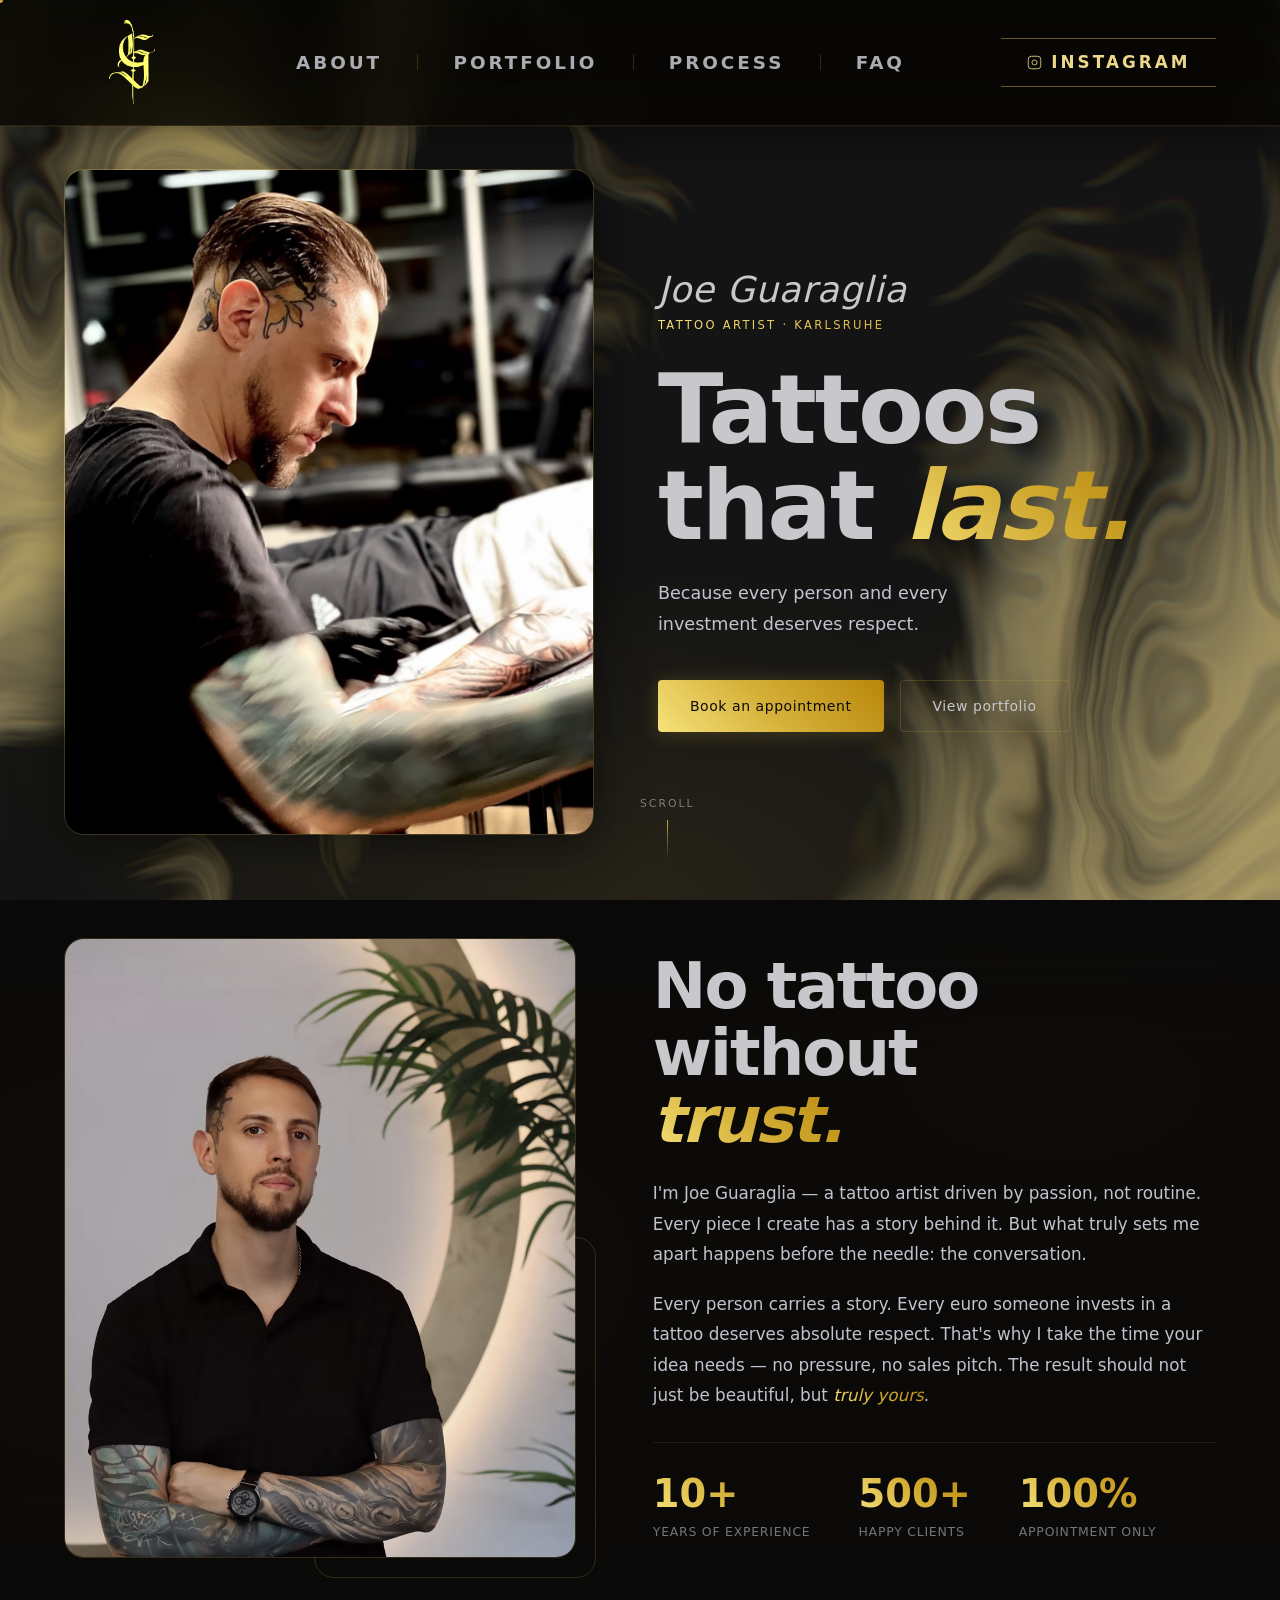
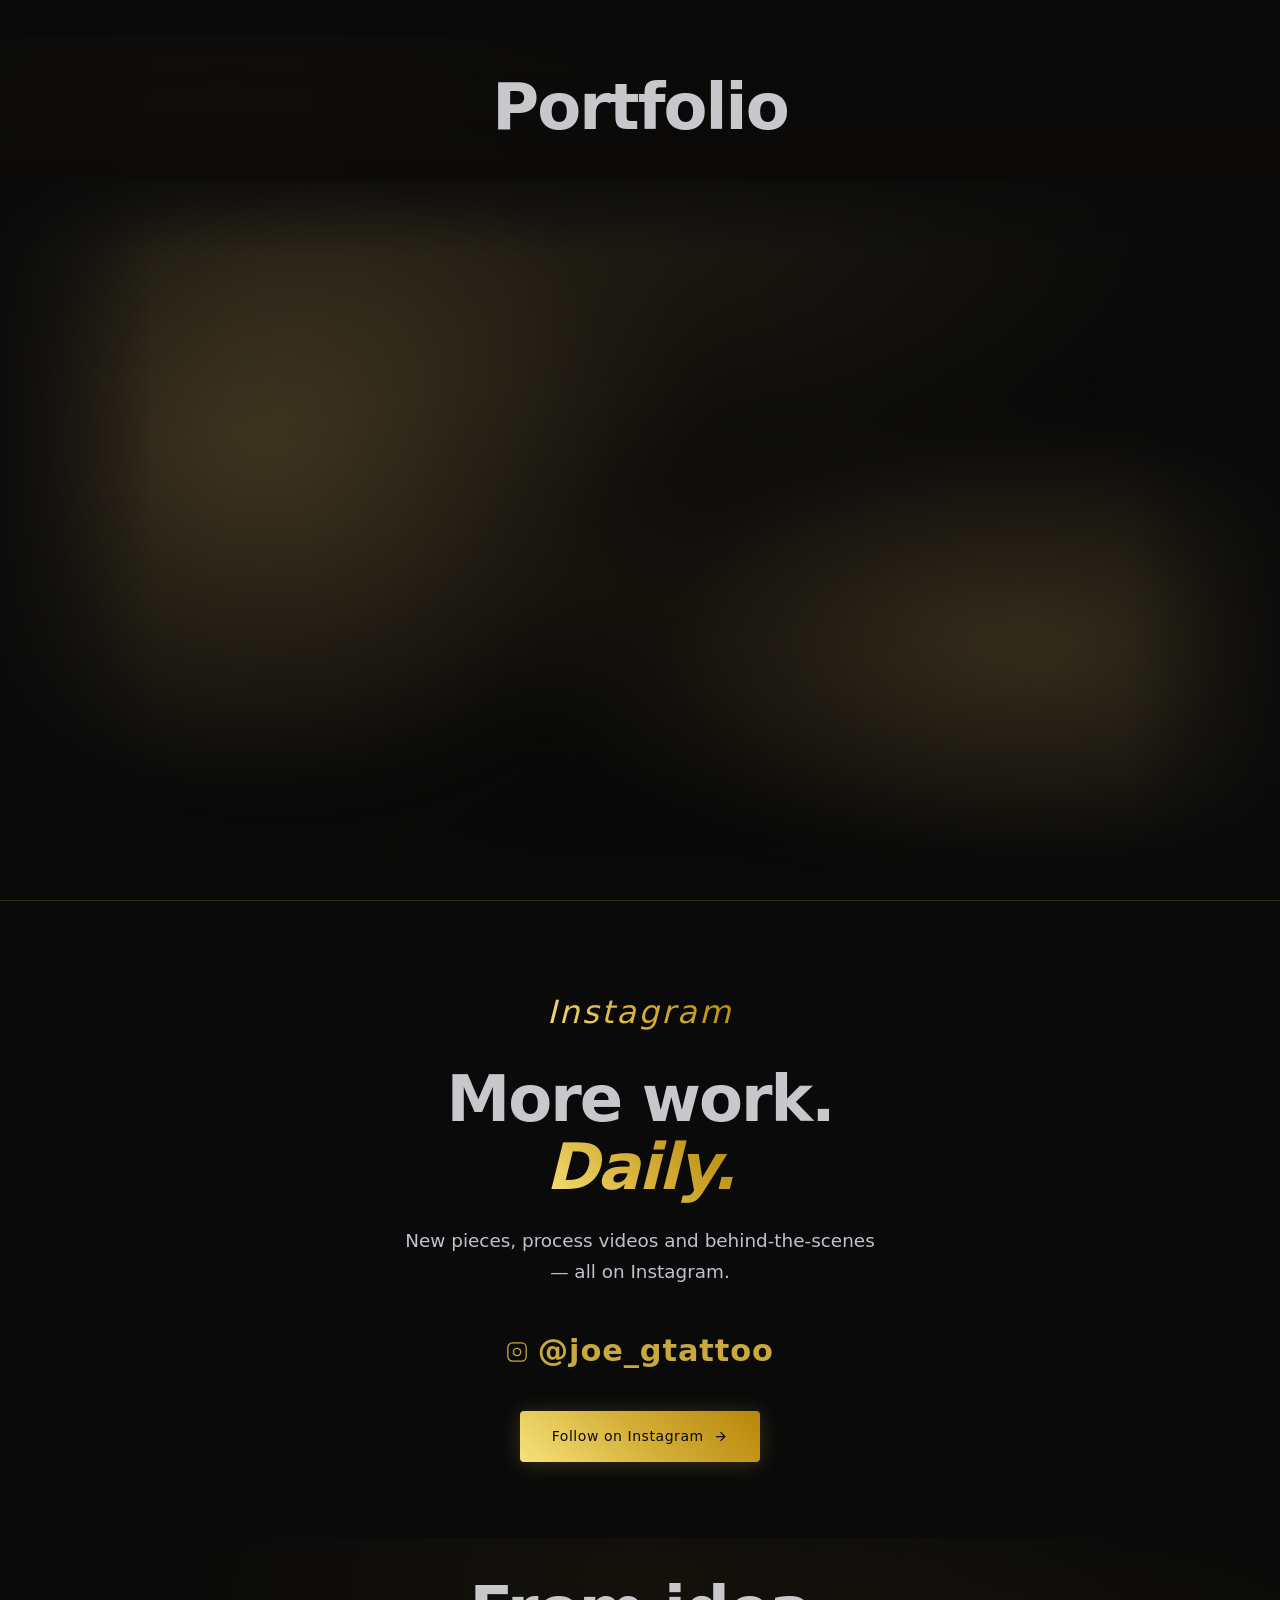
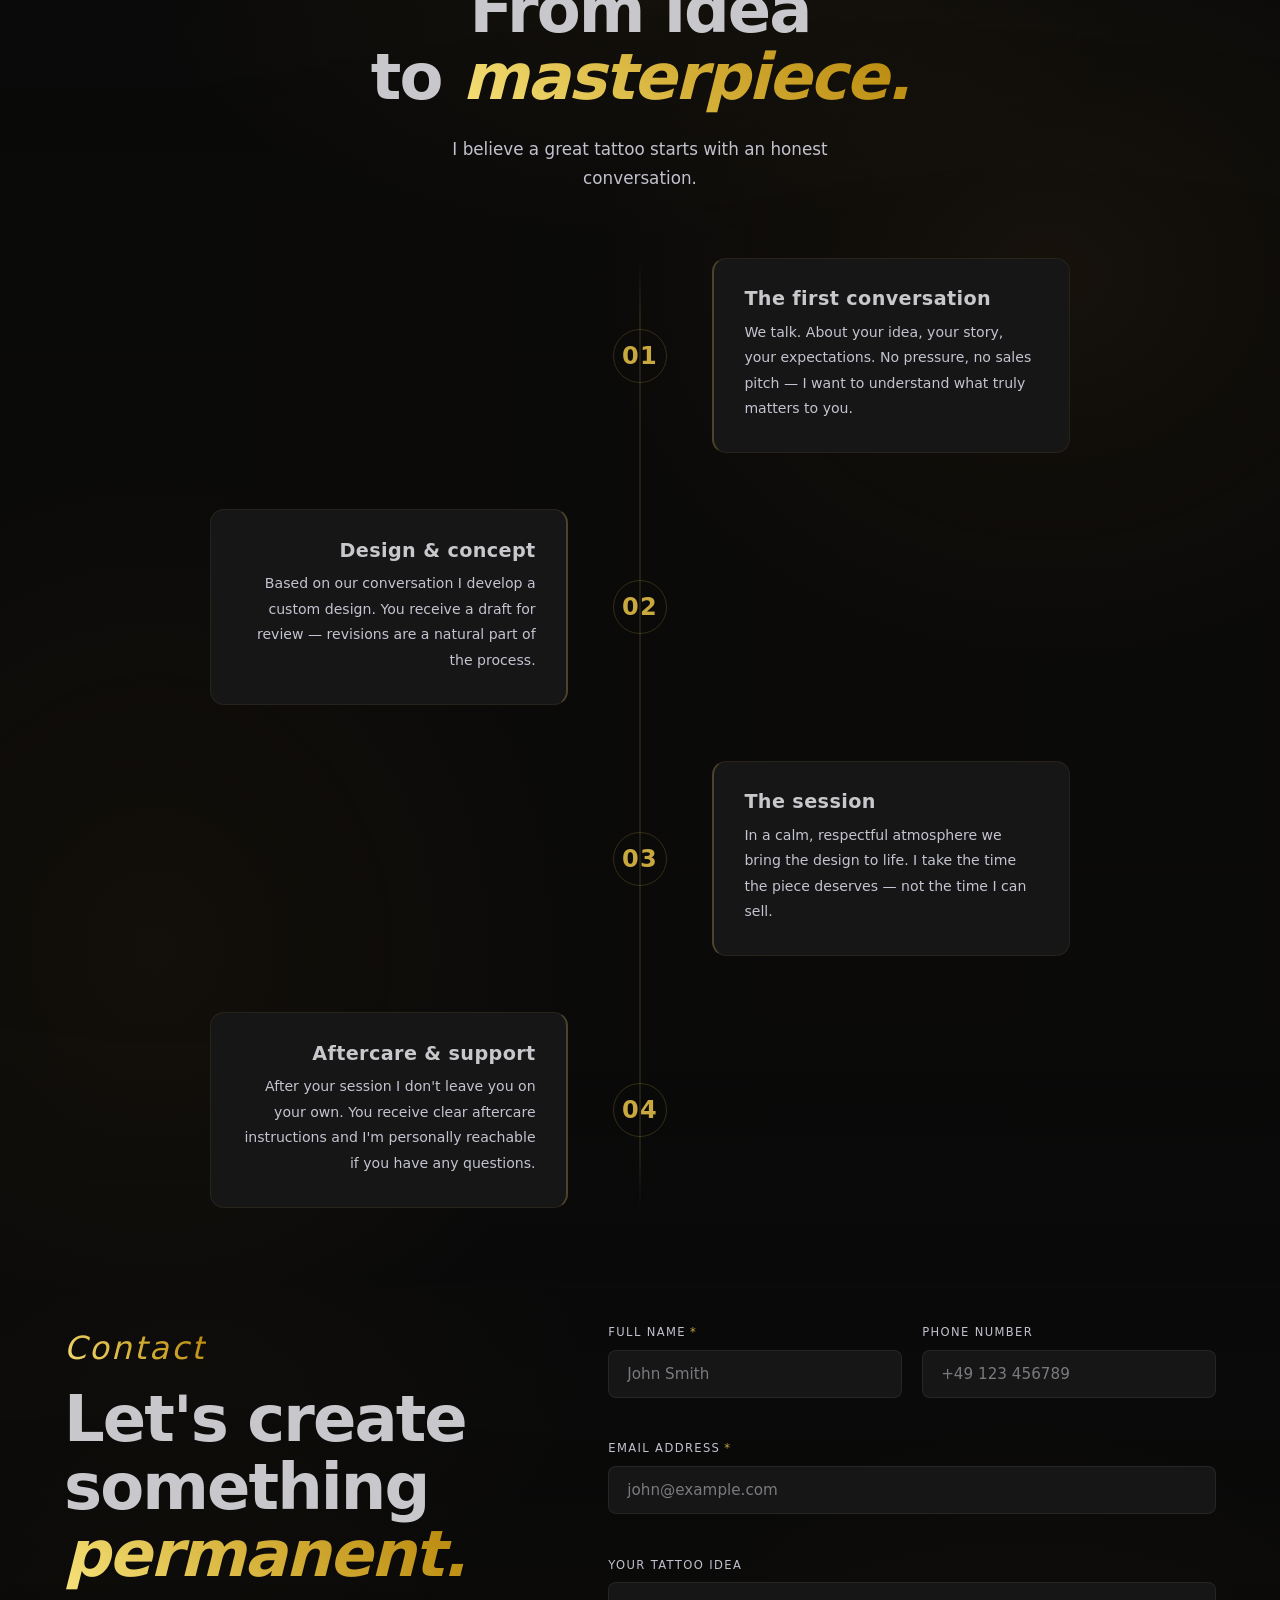
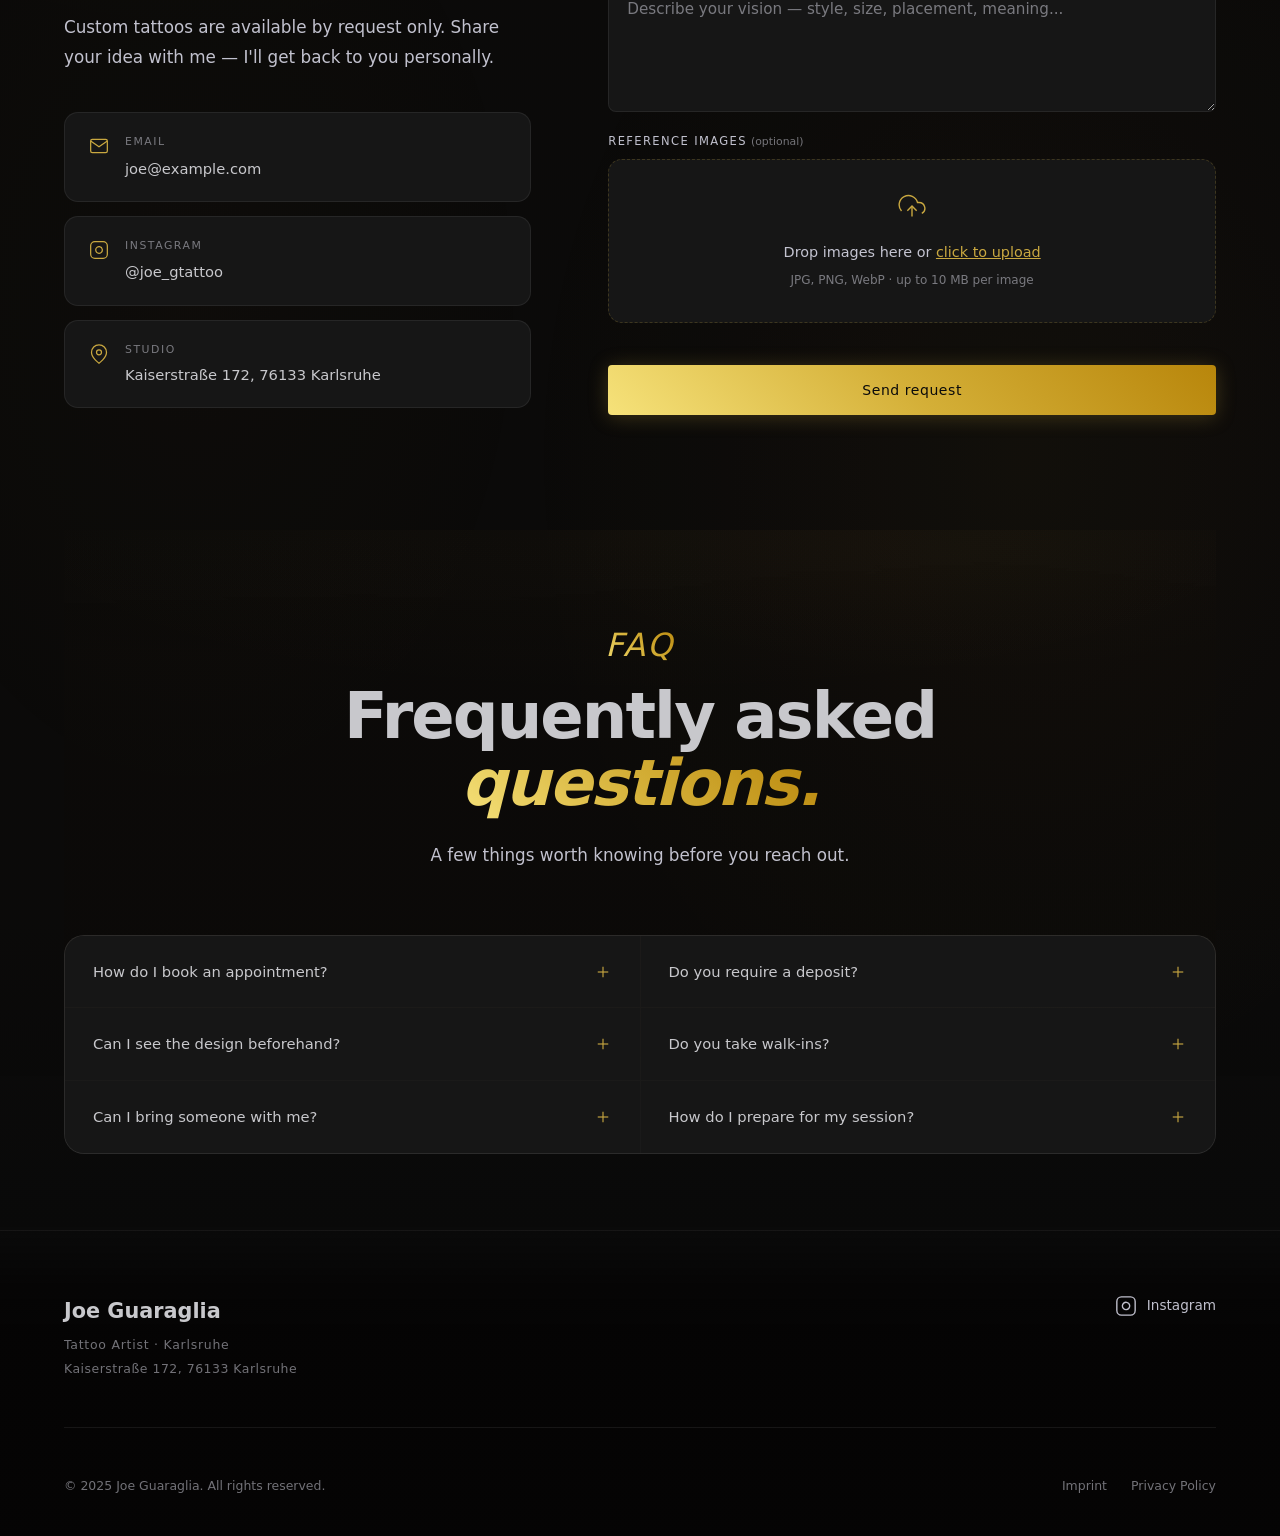
==== index.html @ ccc9caed "Initial commit: Joe Guaraglia website" ====
<!DOCTYPE html>
<html lang="en">
<head>
  <meta charset="UTF-8">
  <meta name="viewport" content="width=device-width, initial-scale=1.0">
  <title>Joe Guaraglia — Tattoo Artist</title>
  <meta name="description" content="Tattoo art by Joe Guaraglia. Appointments by request only. Because every person and every investment deserves respect.">
  <meta name="theme-color" content="#0A0A0A">

  <link rel="stylesheet" href="https://cdn.jsdelivr.net/npm/geist@1.3.1/dist/fonts/geist-sans/style.css">

  <link rel="stylesheet" href="css/style.css">

  <script type="importmap">
  {
    "imports": {
      "three": "https://cdn.jsdelivr.net/npm/three@0.169.0/build/three.module.js"
    }
  }
  </script>
</head>
<body>

  <canvas id="heroSmoke" class="hero__smoke" aria-hidden="true"></canvas>

  <!-- ======================== NAVIGATION ======================== -->
  <header class="nav" id="nav" role="banner">
    <div class="nav__container">
      <a href="#hero" class="nav__logo" aria-label="Joe Guaraglia — back to top">
        <img src="assets/images/logo/logo_joe.png" alt="Joe Guaraglia" class="nav__logo-img" width="112" height="80" loading="eager">
      </a>

      <button class="nav__toggle" id="navToggle" aria-label="Open navigation menu" aria-expanded="false" aria-controls="navLinks">
        <span></span><span></span><span></span>
      </button>

      <nav aria-label="Main navigation">
        <ul class="nav__links" id="navLinks" role="list">
          <li><a href="#about">About</a></li>
          <li><a href="#portfolio">Portfolio</a></li>
          <li><a href="#process">Process</a></li>

          <li><a href="#faq">FAQ</a></li>
          <li class="nav__mobile-cta">
            <a href="https://www.instagram.com/joe_gtattoo" target="_blank" rel="noopener noreferrer">Instagram</a>
          </li>
        </ul>
      </nav>

      <a href="https://www.instagram.com/joe_gtattoo" target="_blank" rel="noopener noreferrer" class="nav__cta nav__cta--ig" aria-label="Joe Guaraglia on Instagram">
        <svg xmlns="http://www.w3.org/2000/svg" width="15" height="15" viewBox="0 0 24 24" fill="none" stroke="currentColor" stroke-width="1.6" aria-hidden="true"><rect x="2" y="2" width="20" height="20" rx="5" ry="5"/><path d="M16 11.37A4 4 0 1 1 12.63 8 4 4 0 0 1 16 11.37z"/><line x1="17.5" y1="6.5" x2="17.51" y2="6.5"/></svg>
        <span>Instagram</span>
      </a>
    </div>
  </header>

  <main>

    <!-- ======================== HERO ======================== -->
    <section class="hero" id="hero" aria-label="Welcome">
      <div class="hero__inner hero__inner--split">
        <div class="hero__img-col hero-fade-up" style="--delay: 0.2s">
          <img src="assets/images/joe/joe-at-work.png" alt="Joe Guaraglia at work" loading="eager" fetchpriority="high" class="hero__work-img">
        </div>

        <div class="hero__content">
          <p class="hero__name hero-fade-up" style="--delay: 0.5s">Joe Guaraglia</p>
          <p class="hero__eyebrow hero-fade-up" style="--delay: 0.7s">Tattoo Artist &middot; Karlsruhe</p>
          <h1 class="hero__title hero-fade-up" style="--delay: 0.9s">
            Tattoos<br>that <em>last.</em>
          </h1>
          <p class="hero__subtitle hero-fade-up" style="--delay: 1.1s">
            Because every person and every investment&nbsp;deserves respect.
          </p>
          <div class="hero__actions hero-fade-up" style="--delay: 1.3s">
            <a href="#contact" class="btn btn--gold">Book an appointment</a>
            <a href="#portfolio" class="btn btn--ghost">View portfolio</a>
          </div>
        </div>
      </div>

      <div class="hero__scroll-hint hero-fade-up" style="--delay: 1.6s" aria-hidden="true">
        <span>Scroll</span>
        <div class="hero__scroll-line"></div>
      </div>
    </section>

    <!-- ======================== ÜBER JOE ======================== -->
    <section class="section about" id="about" aria-labelledby="about-heading">
      <div class="container">
        <div class="about__grid">

          <div class="about__image reveal-left">
            <div class="about__img-frame">
              <img src="assets/images/joe/joe-portrait.png" alt="Joe Guaraglia in the studio" loading="lazy">
            </div>
            <div class="about__img-accent" aria-hidden="true"></div>
          </div>

          <div class="about__content reveal-right">
<h2 class="section-title" id="about-heading">
              No tattoo without<br><em>trust.</em>
            </h2>
            <p class="about__text">
              I'm Joe Guaraglia — a tattoo artist driven by passion, not routine. Every piece I create
              has a story behind it. But what truly sets me apart happens before the needle: the conversation.
            </p>
            <p class="about__text">
              Every person carries a story. Every euro someone invests in a tattoo deserves absolute respect.
              That's why I take the time your idea needs — no pressure, no sales pitch. The result should
              not just be beautiful, but <em>truly yours</em>.
            </p>
            <div class="about__divider" aria-hidden="true"></div>
            <div class="about__stats" role="list">
              <div class="stat" role="listitem">
                <span class="stat__number">10+</span>
                <span class="stat__label">Years of experience</span>
              </div>
              <div class="stat" role="listitem">
                <span class="stat__number">500+</span>
                <span class="stat__label">Happy clients</span>
              </div>
              <div class="stat" role="listitem">
                <span class="stat__number">100%</span>
                <span class="stat__label">Appointment Only</span>
              </div>
            </div>
          </div>

        </div>
      </div>
    </section>

    <!-- ======================== PORTFOLIO ======================== -->
    <section class="section portfolio" id="portfolio" aria-labelledby="portfolio-heading">
      <div class="container">
        <div class="section-header reveal-up">
          <h2 class="section-title" id="portfolio-heading">Portfolio</h2>
        </div>
      </div>

      <div id="portfolio-3d" class="portfolio__3d-wrap" role="region" aria-label="3D Portfolio Gallery">
        <div class="portfolio__3d-edge" aria-hidden="true"></div>
        <div class="portfolio__3d-hint" aria-hidden="true">
          <svg width="18" height="18" viewBox="0 0 24 24" fill="none" stroke="currentColor" stroke-width="1.5">
            <path d="M12 2v10M12 12l-3-3M12 12l3-3"/>
            <circle cx="12" cy="19" r="3"/>
          </svg>
          <span>Scroll or use arrow keys to navigate</span>
        </div>
        <div class="portfolio__3d-fallback">
          <p>WebGL is not supported by your browser.</p>
        </div>
      </div>

    </section>

    <!-- ======================== INSTAGRAM ======================== -->
    <section class="section instagram" id="instagram" aria-labelledby="instagram-heading">
      <div class="instagram__bg-glow" aria-hidden="true"></div>
      <div class="container">
        <div class="instagram__cta reveal-up">
          <span class="section-label">Instagram</span>
          <h2 class="section-title instagram__title" id="instagram-heading">
            More work.<br><em>Daily.</em>
          </h2>
          <p class="instagram__sub">
            New pieces, process videos and behind-the-scenes — all on Instagram.
          </p>
          <div class="instagram__handle-row">
            <svg class="instagram__ig-icon" xmlns="http://www.w3.org/2000/svg" width="22" height="22" viewBox="0 0 24 24" fill="none" stroke="currentColor" stroke-width="1.4" aria-hidden="true"><rect x="2" y="2" width="20" height="20" rx="5" ry="5"/><path d="M16 11.37A4 4 0 1 1 12.63 8 4 4 0 0 1 16 11.37z"/><line x1="17.5" y1="6.5" x2="17.51" y2="6.5"/></svg>
            <span class="instagram__handle" aria-label="Instagram Handle: @joe_gtattoo">@joe_gtattoo</span>
          </div>
          <a href="https://www.instagram.com/joe_gtattoo" target="_blank" rel="noopener noreferrer" class="btn btn--gold instagram__btn">
            Follow on Instagram
            <svg xmlns="http://www.w3.org/2000/svg" width="15" height="15" viewBox="0 0 24 24" fill="none" stroke="currentColor" stroke-width="2" aria-hidden="true"><path d="M5 12h14"/><path d="M12 5l7 7-7 7"/></svg>
          </a>
        </div>
      </div>
    </section>

    <!-- ======================== ARBEITSWEISE ======================== -->
    <section class="section process" id="process" aria-labelledby="process-heading">
      <div class="container">
        <div class="section-header reveal-up">
          <h2 class="section-title" id="process-heading">
            From idea<br>to <em>masterpiece.</em>
          </h2>
          <p class="section-subtitle">
            I believe a great tattoo starts with an honest conversation.
          </p>
        </div>

        <div class="process__timeline">

          <!-- 01 -->
          <div class="process__row reveal-up" style="--delay: 0s">
            <div class="process__col"></div>
            <div class="process__node">
              <span class="process__num">01</span>
            </div>
            <div class="process__col">
              <article class="process__card">
                <h3>The first conversation</h3>
                <p>We talk. About your idea, your story, your expectations. No pressure, no sales pitch — I want to understand what truly matters to you.</p>
              </article>
            </div>
          </div>

          <!-- 02 -->
          <div class="process__row reveal-up" style="--delay: 0.1s">
            <div class="process__col">
              <article class="process__card process__card--left">
                <h3>Design &amp; concept</h3>
                <p>Based on our conversation I develop a custom design. You receive a draft for review — revisions are a natural part of the process.</p>
              </article>
            </div>
            <div class="process__node">
              <span class="process__num">02</span>
            </div>
            <div class="process__col"></div>
          </div>

          <!-- 03 -->
          <div class="process__row reveal-up" style="--delay: 0.2s">
            <div class="process__col"></div>
            <div class="process__node">
              <span class="process__num">03</span>
            </div>
            <div class="process__col">
              <article class="process__card">
                <h3>The session</h3>
                <p>In a calm, respectful atmosphere we bring the design to life. I take the time the piece deserves — not the time I can sell.</p>
              </article>
            </div>
          </div>

          <!-- 04 -->
          <div class="process__row reveal-up" style="--delay: 0.3s">
            <div class="process__col">
              <article class="process__card process__card--left">
                <h3>Aftercare &amp; support</h3>
                <p>After your session I don't leave you on your own. You receive clear aftercare instructions and I'm personally reachable if you have any questions.</p>
              </article>
            </div>
            <div class="process__node">
              <span class="process__num">04</span>
            </div>
            <div class="process__col"></div>
          </div>

        </div>
      </div>
    </section>


    <!-- ======================== KONTAKT ======================== -->
    <section class="section contact" id="contact" aria-labelledby="contact-heading">
      <div class="container">
        <div class="contact__grid">

          <div class="contact__left reveal-left">
            <span class="section-label">Contact</span>
            <h2 class="section-title" id="contact-heading">
              Let's create something<br><em>permanent.</em>
            </h2>
            <p class="contact__desc">
              Custom tattoos are available by request only. Share your idea with me —
              I'll get back to you personally.
            </p>
            <address class="contact__info">
              <div class="contact__info-item">
                <svg xmlns="http://www.w3.org/2000/svg" width="20" height="20" viewBox="0 0 24 24" fill="none" stroke="currentColor" stroke-width="1.5" aria-hidden="true"><path d="M4 4h16c1.1 0 2 .9 2 2v12c0 1.1-.9 2-2 2H4c-1.1 0-2-.9-2-2V6c0-1.1.9-2 2-2z"/><polyline points="22,6 12,13 2,6"/></svg>
                <div>
                  <span>Email</span>
                  <a href="mailto:joe@example.com">joe@example.com</a>
                </div>
              </div>
              <div class="contact__info-item">
                <svg xmlns="http://www.w3.org/2000/svg" width="20" height="20" viewBox="0 0 24 24" fill="none" stroke="currentColor" stroke-width="1.5" aria-hidden="true"><rect x="2" y="2" width="20" height="20" rx="5" ry="5"/><path d="M16 11.37A4 4 0 1 1 12.63 8 4 4 0 0 1 16 11.37z"/><line x1="17.5" y1="6.5" x2="17.51" y2="6.5"/></svg>
                <div>
                  <span>Instagram</span>
                  <a href="https://www.instagram.com/joe_gtattoo" target="_blank" rel="noopener noreferrer">@joe_gtattoo</a>
                </div>
              </div>
              <div class="contact__info-item">
                <svg xmlns="http://www.w3.org/2000/svg" width="20" height="20" viewBox="0 0 24 24" fill="none" stroke="currentColor" stroke-width="1.5" aria-hidden="true"><path d="M21 10c0 7-9 13-9 13s-9-6-9-13a9 9 0 0 1 18 0z"/><circle cx="12" cy="10" r="3"/></svg>
                <div>
                  <span>Studio</span>
                  <p>Kaiserstraße 172, 76133 Karlsruhe</p>
                </div>
              </div>
            </address>
          </div>

          <div class="contact__right reveal-right">
            <form class="contact__form" id="contactForm" novalidate aria-label="Appointment request form">
              <div class="form__row">
                <div class="form__group">
                  <label for="name">Full name <span aria-hidden="true">*</span></label>
                  <input type="text" id="name" name="name" placeholder="John Smith" required autocomplete="name">
                  <span class="form__error" role="alert" aria-live="polite"></span>
                </div>
                <div class="form__group">
                  <label for="phone">Phone number</label>
                  <input type="tel" id="phone" name="phone" placeholder="+49 123 456789" autocomplete="tel">
                </div>
              </div>
              <div class="form__group">
                <label for="email">Email address <span aria-hidden="true">*</span></label>
                <input type="email" id="email" name="email" placeholder="john@example.com" required autocomplete="email">
                <span class="form__error" role="alert" aria-live="polite"></span>
              </div>
              <div class="form__group">
                <label for="idea">Your tattoo idea</label>
                <textarea id="idea" name="idea" rows="4" placeholder="Describe your vision — style, size, placement, meaning..."></textarea>
              </div>
              <div class="form__group">
                <label for="reference">Reference images <span class="form__label-hint">(optional)</span></label>
                <div class="form__upload" id="uploadArea" role="button" tabindex="0" aria-label="Upload images — click or drop here">
                  <svg xmlns="http://www.w3.org/2000/svg" width="28" height="28" viewBox="0 0 24 24" fill="none" stroke="currentColor" stroke-width="1.2" aria-hidden="true"><polyline points="16 16 12 12 8 16"/><line x1="12" y1="12" x2="12" y2="21"/><path d="M20.39 18.39A5 5 0 0 0 18 9h-1.26A8 8 0 1 0 3 16.3"/></svg>
                  <p>Drop images here or <span>click to upload</span></p>
                  <p class="form__upload-hint">JPG, PNG, WebP &middot; up to 10 MB per image</p>
                  <input type="file" id="reference" name="reference" accept="image/*" multiple aria-label="Select reference images">
                </div>
                <div class="form__previews" id="filePreviews" aria-label="Preview of uploaded images" role="list"></div>
              </div>
              <button type="submit" class="btn btn--gold btn--full" id="submitBtn">
                Send request
              </button>
              <div class="form__success" id="formSuccess" role="status" aria-live="polite" hidden>
                <svg xmlns="http://www.w3.org/2000/svg" width="20" height="20" viewBox="0 0 24 24" fill="none" stroke="currentColor" stroke-width="2" aria-hidden="true"><polyline points="20 6 9 17 4 12"/></svg>
                Request received — I'll be in touch with you personally soon!
              </div>
            </form>
          </div>

        </div>

        <!-- ============= FAQ ============= -->
        <div class="faq" id="faq" aria-labelledby="faq-heading">
          <div class="faq__header reveal-up">
            <span class="section-label">FAQ</span>
            <h2 class="section-title" id="faq-heading">
              Frequently asked<br><em>questions.</em>
            </h2>
            <p class="section-subtitle">A few things worth knowing before you reach out.</p>
          </div>

          <div class="faq__grid reveal-up" style="--delay: 0.1s">
            <div class="faq__item">
              <button class="faq__question" aria-expanded="false" aria-controls="faq-1">
                How do I book an appointment?
                <svg class="faq__icon" xmlns="http://www.w3.org/2000/svg" width="18" height="18" viewBox="0 0 24 24" fill="none" stroke="currentColor" stroke-width="1.5" aria-hidden="true"><line x1="12" y1="5" x2="12" y2="19"/><line x1="5" y1="12" x2="19" y2="12"/></svg>
              </button>
              <div class="faq__answer" id="faq-1" role="region">
                <p>Fill out the contact form on this page or message me directly on Instagram. After your inquiry I'll get back to you personally to discuss all the details.</p>
              </div>
            </div>

            <div class="faq__item">
              <button class="faq__question" aria-expanded="false" aria-controls="faq-2">
                Do you require a deposit?
                <svg class="faq__icon" xmlns="http://www.w3.org/2000/svg" width="18" height="18" viewBox="0 0 24 24" fill="none" stroke="currentColor" stroke-width="1.5" aria-hidden="true"><line x1="12" y1="5" x2="12" y2="19"/><line x1="5" y1="12" x2="19" y2="12"/></svg>
              </button>
              <div class="faq__answer" id="faq-2" role="region">
                <p>Yes, for custom designs I require a deposit to secure your appointment. It is of course deducted from the total price.</p>
              </div>
            </div>

            <div class="faq__item">
              <button class="faq__question" aria-expanded="false" aria-controls="faq-3">
                Can I see the design beforehand?
                <svg class="faq__icon" xmlns="http://www.w3.org/2000/svg" width="18" height="18" viewBox="0 0 24 24" fill="none" stroke="currentColor" stroke-width="1.5" aria-hidden="true"><line x1="12" y1="5" x2="12" y2="19"/><line x1="5" y1="12" x2="19" y2="12"/></svg>
              </button>
              <div class="faq__answer" id="faq-3" role="region">
                <p>Yes. I'll share the draft before your session and we can make adjustments together until you're completely satisfied.</p>
              </div>
            </div>

            <div class="faq__item">
              <button class="faq__question" aria-expanded="false" aria-controls="faq-4">
                Do you take walk-ins?
                <svg class="faq__icon" xmlns="http://www.w3.org/2000/svg" width="18" height="18" viewBox="0 0 24 24" fill="none" stroke="currentColor" stroke-width="1.5" aria-hidden="true"><line x1="12" y1="5" x2="12" y2="19"/><line x1="5" y1="12" x2="19" y2="12"/></svg>
              </button>
              <div class="faq__answer" id="faq-4" role="region">
                <p>I generally work by appointment only. On rare occasions short-notice slots become available — your best bet is to ask on Instagram.</p>
              </div>
            </div>

            <div class="faq__item">
              <button class="faq__question" aria-expanded="false" aria-controls="faq-5">
                Can I bring someone with me?
                <svg class="faq__icon" xmlns="http://www.w3.org/2000/svg" width="18" height="18" viewBox="0 0 24 24" fill="none" stroke="currentColor" stroke-width="1.5" aria-hidden="true"><line x1="12" y1="5" x2="12" y2="19"/><line x1="5" y1="12" x2="19" y2="12"/></svg>
              </button>
              <div class="faq__answer" id="faq-5" role="region">
                <p>Yes, one guest is very welcome. I deliberately create a relaxed and calm atmosphere — you should feel comfortable.</p>
              </div>
            </div>

            <div class="faq__item">
              <button class="faq__question" aria-expanded="false" aria-controls="faq-6">
                How do I prepare for my session?
                <svg class="faq__icon" xmlns="http://www.w3.org/2000/svg" width="18" height="18" viewBox="0 0 24 24" fill="none" stroke="currentColor" stroke-width="1.5" aria-hidden="true"><line x1="12" y1="5" x2="12" y2="19"/><line x1="5" y1="12" x2="19" y2="12"/></svg>
              </button>
              <div class="faq__answer" id="faq-6" role="region">
                <p>Come well-rested, fed and hydrated. Wear comfortable clothing that gives easy access to the area. We'll go over everything else together beforehand.</p>
              </div>
            </div>
          </div>
        </div>

      </div>
    </section>

  </main>

  <!-- ======================== FOOTER ======================== -->
  <footer class="footer" role="contentinfo">
    <div class="container">
      <div class="footer__top">
        <div class="footer__brand">
          <p class="footer__logo">Joe Guaraglia</p>
          <p class="footer__tagline">Tattoo Artist &middot; Karlsruhe</p>
          <p class="footer__address">Kaiserstraße 172, 76133 Karlsruhe</p>
        </div>
        <div class="footer__social">
          <a href="https://www.instagram.com/joe_gtattoo" target="_blank" rel="noopener noreferrer" aria-label="Follow Joe Guaraglia on Instagram">
            <svg xmlns="http://www.w3.org/2000/svg" width="22" height="22" viewBox="0 0 24 24" fill="none" stroke="currentColor" stroke-width="1.5" aria-hidden="true"><rect x="2" y="2" width="20" height="20" rx="5" ry="5"/><path d="M16 11.37A4 4 0 1 1 12.63 8 4 4 0 0 1 16 11.37z"/><line x1="17.5" y1="6.5" x2="17.51" y2="6.5"/></svg>
            Instagram
          </a>
        </div>
      </div>
      <div class="footer__bottom">
        <p>&copy; 2025 Joe Guaraglia. All rights reserved.</p>
        <div class="footer__links">
          <a href="#">Imprint</a>
          <a href="#">Privacy Policy</a>
        </div>
      </div>
    </div>
  </footer>

  <!-- ======================== LIGHTBOX ======================== -->
  <div id="portfolio-lightbox" class="portfolio__lb" role="dialog" aria-modal="true" aria-label="Tattoo full view">
    <button class="portfolio__lb-close" aria-label="Close">
      <svg viewBox="0 0 24 24" fill="none" stroke="currentColor" stroke-width="1.5" width="22" height="22">
        <line x1="18" y1="6" x2="6" y2="18"/><line x1="6" y1="6" x2="18" y2="18"/>
      </svg>
    </button>
    <button class="portfolio__lb-nav portfolio__lb-prev" aria-label="Previous image">
      <svg viewBox="0 0 24 24" fill="none" stroke="currentColor" stroke-width="1.5" width="28" height="28">
        <polyline points="15 18 9 12 15 6"/>
      </svg>
    </button>
    <img class="portfolio__lb-img" src="" alt="Tattoo detail view" loading="lazy">
    <button class="portfolio__lb-nav portfolio__lb-next" aria-label="Next image">
      <svg viewBox="0 0 24 24" fill="none" stroke="currentColor" stroke-width="1.5" width="28" height="28">
        <polyline points="9 18 15 12 9 6"/>
      </svg>
    </button>
    <span class="portfolio__lb-counter" aria-live="polite"></span>
  </div>

  <script src="js/smoke-background.js" defer></script>
  <script src="js/hero.js" defer></script>
  <script src="js/nav.js" defer></script>
  <script type="module" src="js/portfolio-3d.js"></script>
  <script src="js/scroll-reveal.js" defer></script>
  <script src="js/faq.js" defer></script>
  <script src="js/form.js" defer></script>
  <script src="js/cursor.js" defer></script>
</body>
</html>
---- css/style.css ----
@import 'tokens.css';
@import 'base.css';
@import 'nav.css';
@import 'hero.css';
@import 'about.css';
@import 'portfolio.css';
@import 'lightbox.css';
@import 'process.css';
@import 'instagram.css';
@import 'contact.css';
@import 'faq.css';
@import 'footer.css';
@import 'responsive.css';
@import 'cursor.css';
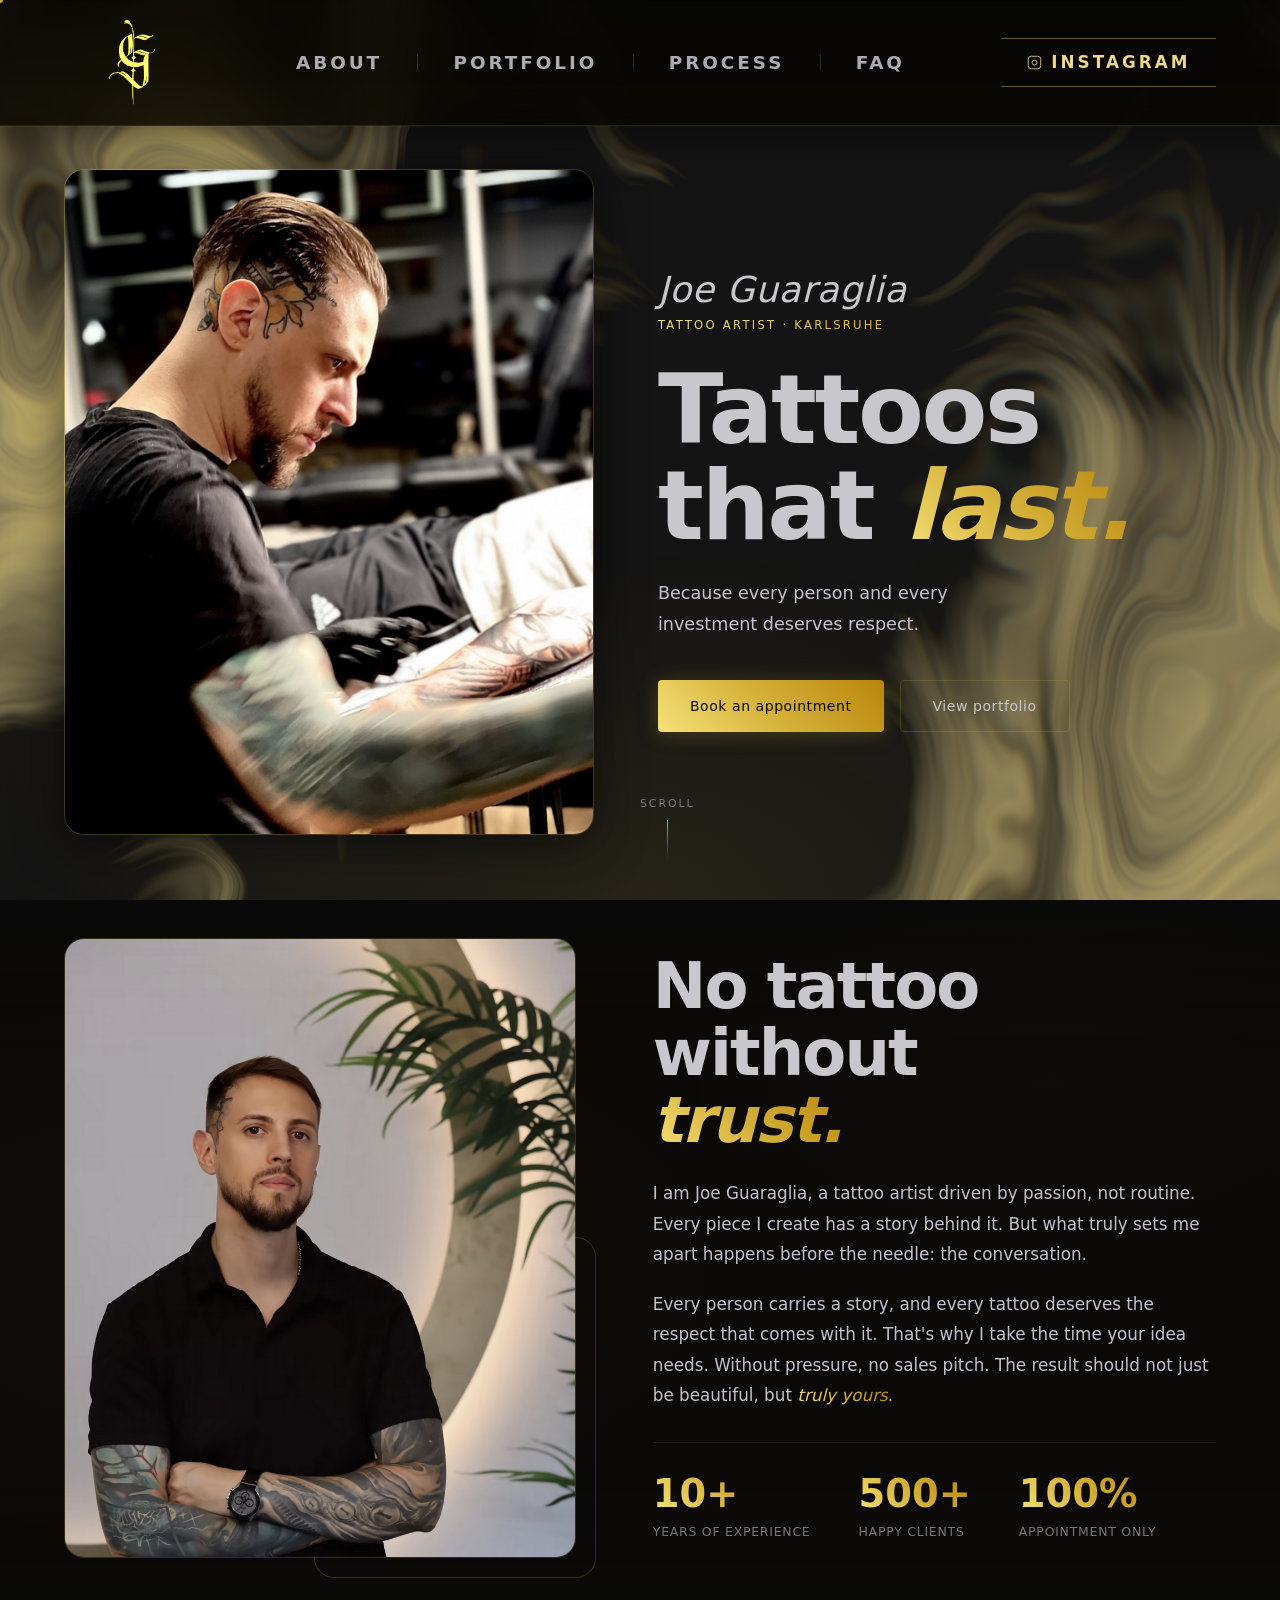
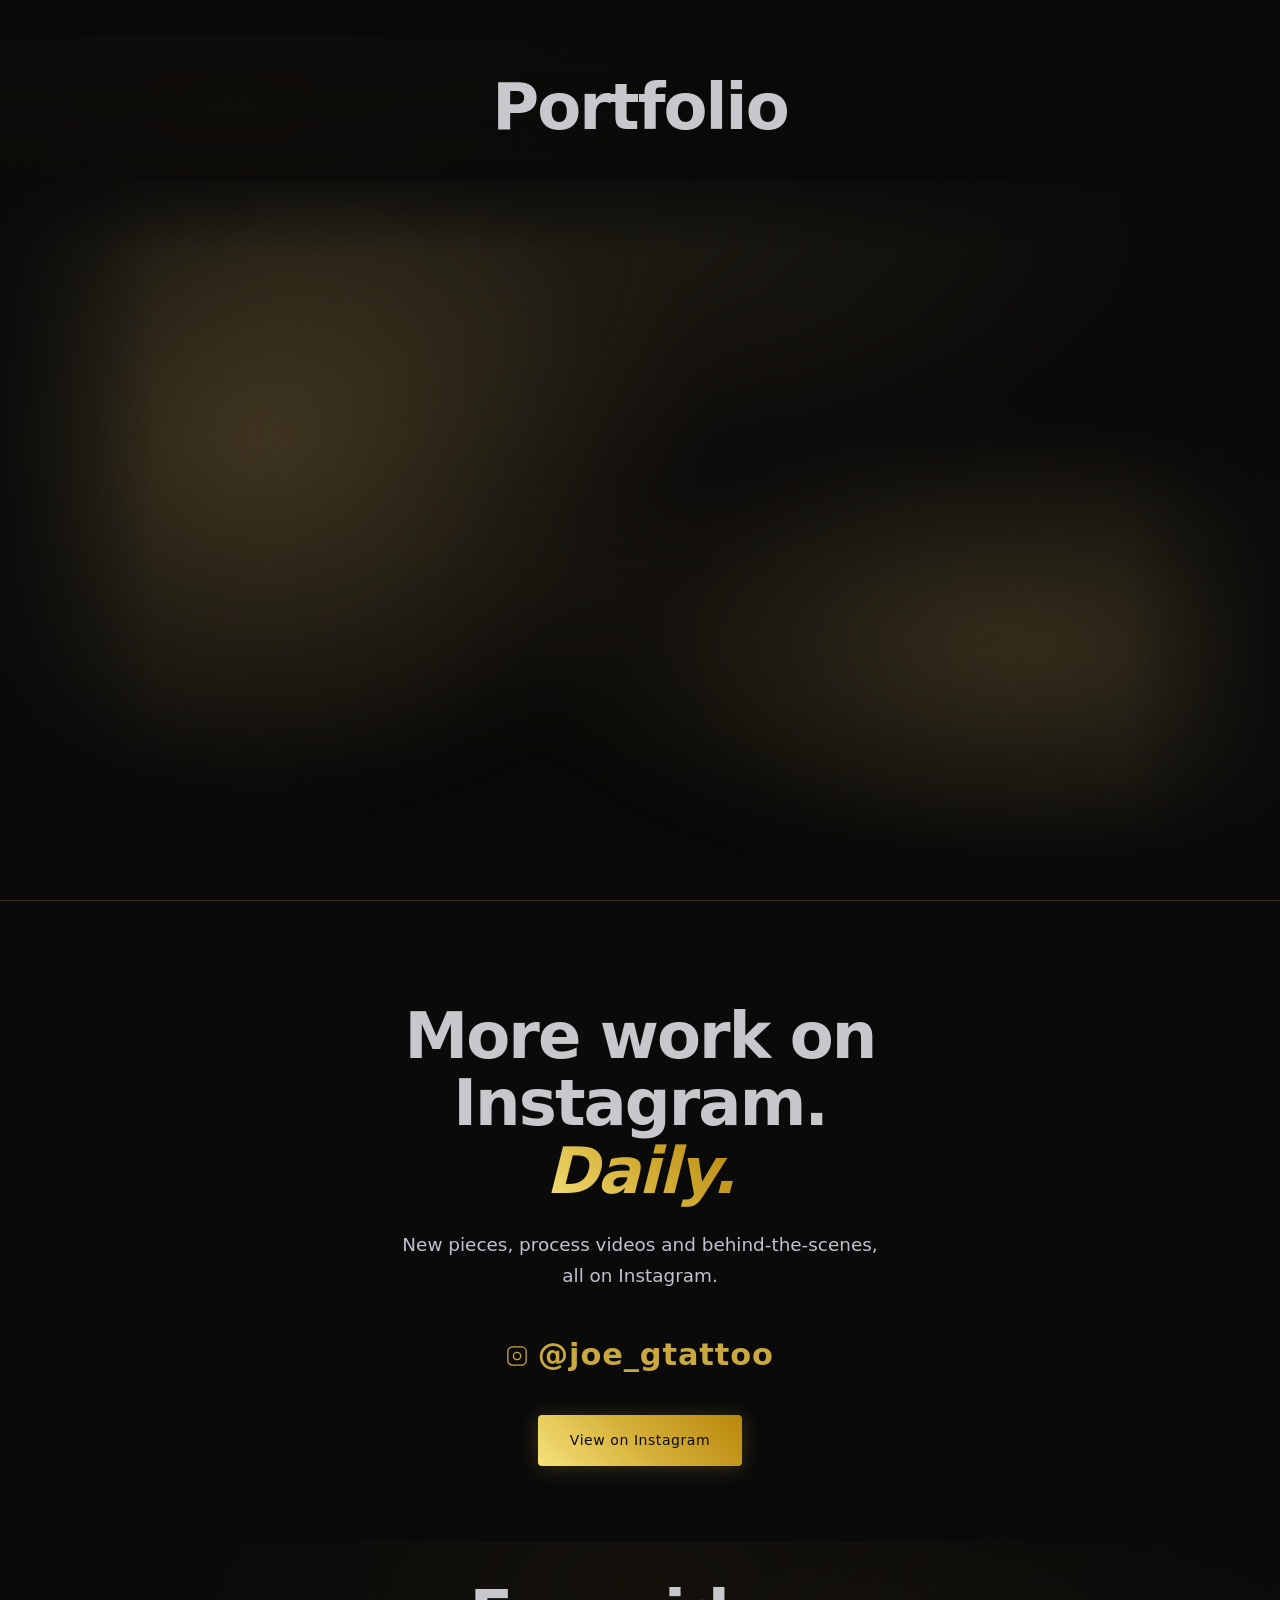
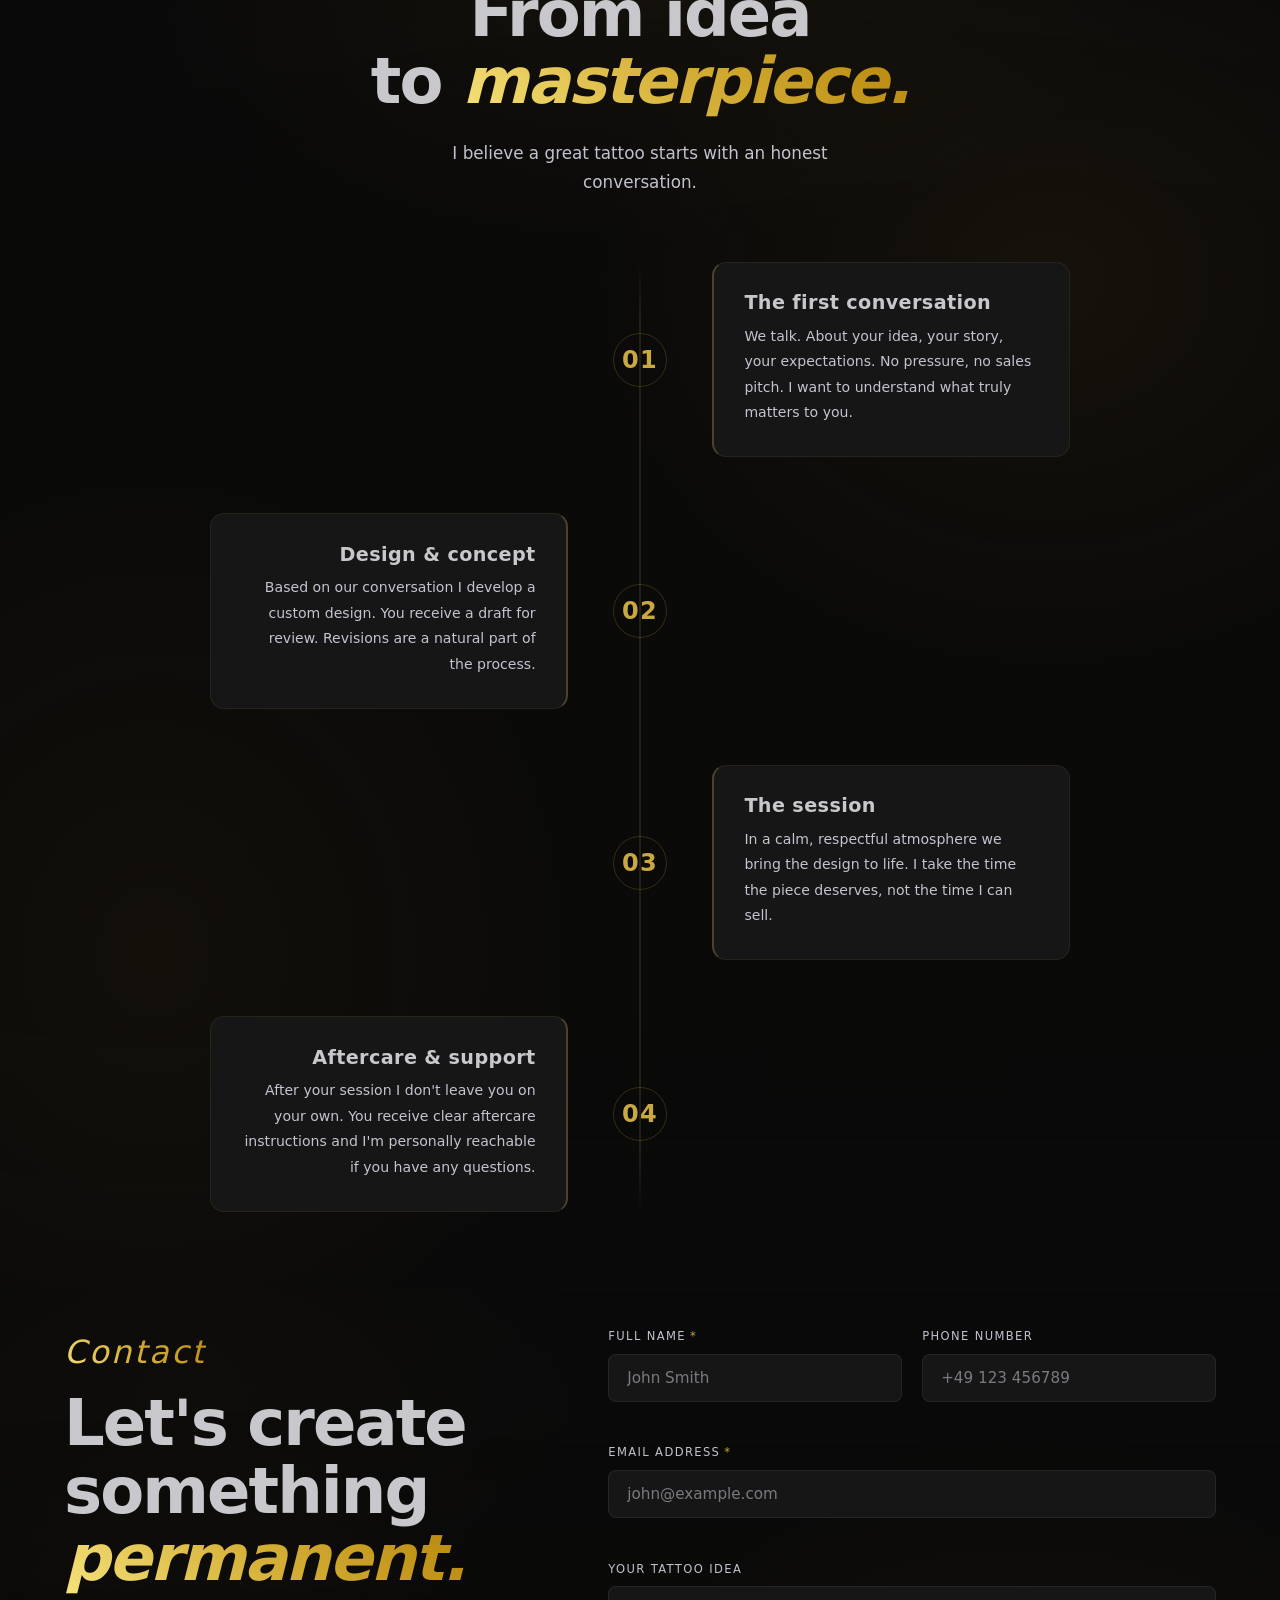
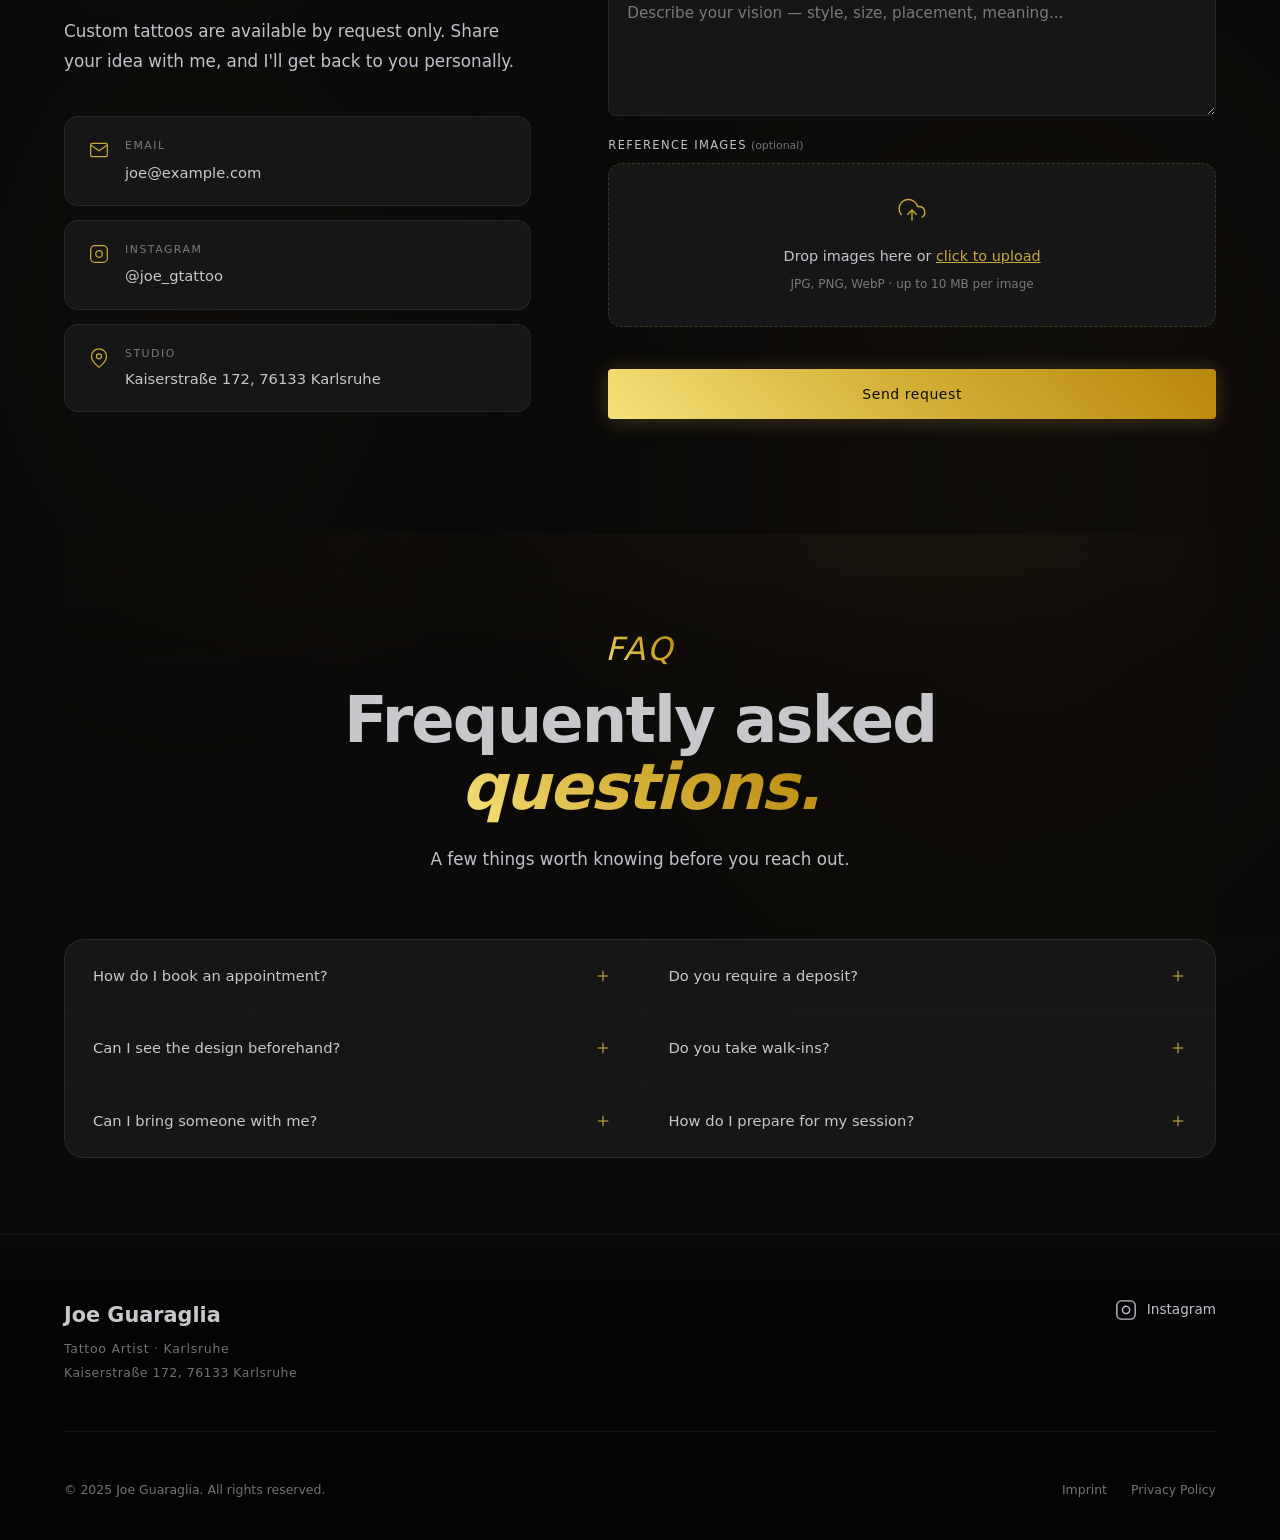
==== commit 10dc93da: "- changes to wordings - changes to instagram button on nav bar and instagram section" ====
--- a/index.html
+++ b/index.html
@@ -42,7 +42,10 @@
 
           <li><a href="#faq">FAQ</a></li>
           <li class="nav__mobile-cta">
-            <a href="https://www.instagram.com/joe_gtattoo" target="_blank" rel="noopener noreferrer">Instagram</a>
+            <a href="https://www.instagram.com/joe_gtattoo" target="_blank" rel="noopener noreferrer">
+              <svg xmlns="http://www.w3.org/2000/svg" width="15" height="15" viewBox="0 0 24 24" fill="none" stroke="currentColor" stroke-width="1.6" aria-hidden="true"><rect x="2" y="2" width="20" height="20" rx="5" ry="5"/><path d="M16 11.37A4 4 0 1 1 12.63 8 4 4 0 0 1 16 11.37z"/><line x1="17.5" y1="6.5" x2="17.51" y2="6.5"/></svg>
+              <span>Instagram</span>
+            </a>
           </li>
         </ul>
       </nav>
@@ -102,12 +105,12 @@
               No tattoo without<br><em>trust.</em>
             </h2>
             <p class="about__text">
-              I'm Joe Guaraglia — a tattoo artist driven by passion, not routine. Every piece I create
+              I am Joe Guaraglia, a tattoo artist driven by passion, not routine. Every piece I create
               has a story behind it. But what truly sets me apart happens before the needle: the conversation.
             </p>
             <p class="about__text">
-              Every person carries a story. Every euro someone invests in a tattoo deserves absolute respect.
-              That's why I take the time your idea needs — no pressure, no sales pitch. The result should
+              Every person carries a story, and every tattoo deserves the respect that comes with it.
+              That's why I take the time your idea needs. Without pressure, no sales pitch. The result should
               not just be beautiful, but <em>truly yours</em>.
             </p>
             <div class="about__divider" aria-hidden="true"></div>
@@ -160,20 +163,18 @@
       <div class="instagram__bg-glow" aria-hidden="true"></div>
       <div class="container">
         <div class="instagram__cta reveal-up">
-          <span class="section-label">Instagram</span>
           <h2 class="section-title instagram__title" id="instagram-heading">
-            More work.<br><em>Daily.</em>
+            More work on Instagram.<br><em>Daily.</em>
           </h2>
           <p class="instagram__sub">
-            New pieces, process videos and behind-the-scenes — all on Instagram.
+            New pieces, process videos and behind-the-scenes, all on Instagram.
           </p>
           <div class="instagram__handle-row">
             <svg class="instagram__ig-icon" xmlns="http://www.w3.org/2000/svg" width="22" height="22" viewBox="0 0 24 24" fill="none" stroke="currentColor" stroke-width="1.4" aria-hidden="true"><rect x="2" y="2" width="20" height="20" rx="5" ry="5"/><path d="M16 11.37A4 4 0 1 1 12.63 8 4 4 0 0 1 16 11.37z"/><line x1="17.5" y1="6.5" x2="17.51" y2="6.5"/></svg>
             <span class="instagram__handle" aria-label="Instagram Handle: @joe_gtattoo">@joe_gtattoo</span>
           </div>
           <a href="https://www.instagram.com/joe_gtattoo" target="_blank" rel="noopener noreferrer" class="btn btn--gold instagram__btn">
-            Follow on Instagram
-            <svg xmlns="http://www.w3.org/2000/svg" width="15" height="15" viewBox="0 0 24 24" fill="none" stroke="currentColor" stroke-width="2" aria-hidden="true"><path d="M5 12h14"/><path d="M12 5l7 7-7 7"/></svg>
+            View on Instagram
           </a>
         </div>
       </div>
@@ -202,7 +203,7 @@
             <div class="process__col">
               <article class="process__card">
                 <h3>The first conversation</h3>
-                <p>We talk. About your idea, your story, your expectations. No pressure, no sales pitch — I want to understand what truly matters to you.</p>
+                <p>We talk. About your idea, your story, your expectations. No pressure, no sales pitch. I want to understand what truly matters to you.</p>
               </article>
             </div>
           </div>
@@ -212,7 +213,7 @@
             <div class="process__col">
               <article class="process__card process__card--left">
                 <h3>Design &amp; concept</h3>
-                <p>Based on our conversation I develop a custom design. You receive a draft for review — revisions are a natural part of the process.</p>
+                <p>Based on our conversation I develop a custom design. You receive a draft for review. Revisions are a natural part of the process.</p>
               </article>
             </div>
             <div class="process__node">
@@ -230,7 +231,7 @@
             <div class="process__col">
               <article class="process__card">
                 <h3>The session</h3>
-                <p>In a calm, respectful atmosphere we bring the design to life. I take the time the piece deserves — not the time I can sell.</p>
+                <p>In a calm, respectful atmosphere we bring the design to life. I take the time the piece deserves, not the time I can sell.</p>
               </article>
             </div>
           </div>
@@ -265,8 +266,7 @@
               Let's create something<br><em>permanent.</em>
             </h2>
             <p class="contact__desc">
-              Custom tattoos are available by request only. Share your idea with me —
-              I'll get back to you personally.
+              Custom tattoos are available by request only. Share your idea with me, and I'll get back to you personally.
             </p>
             <address class="contact__info">
               <div class="contact__info-item">
@@ -384,7 +384,7 @@
                 <svg class="faq__icon" xmlns="http://www.w3.org/2000/svg" width="18" height="18" viewBox="0 0 24 24" fill="none" stroke="currentColor" stroke-width="1.5" aria-hidden="true"><line x1="12" y1="5" x2="12" y2="19"/><line x1="5" y1="12" x2="19" y2="12"/></svg>
               </button>
               <div class="faq__answer" id="faq-4" role="region">
-                <p>I generally work by appointment only. On rare occasions short-notice slots become available — your best bet is to ask on Instagram.</p>
+                <p>I generally work by appointment only. On rare occasions short-notice slots become available, your best bet is to ask on Instagram.</p>
               </div>
             </div>
 
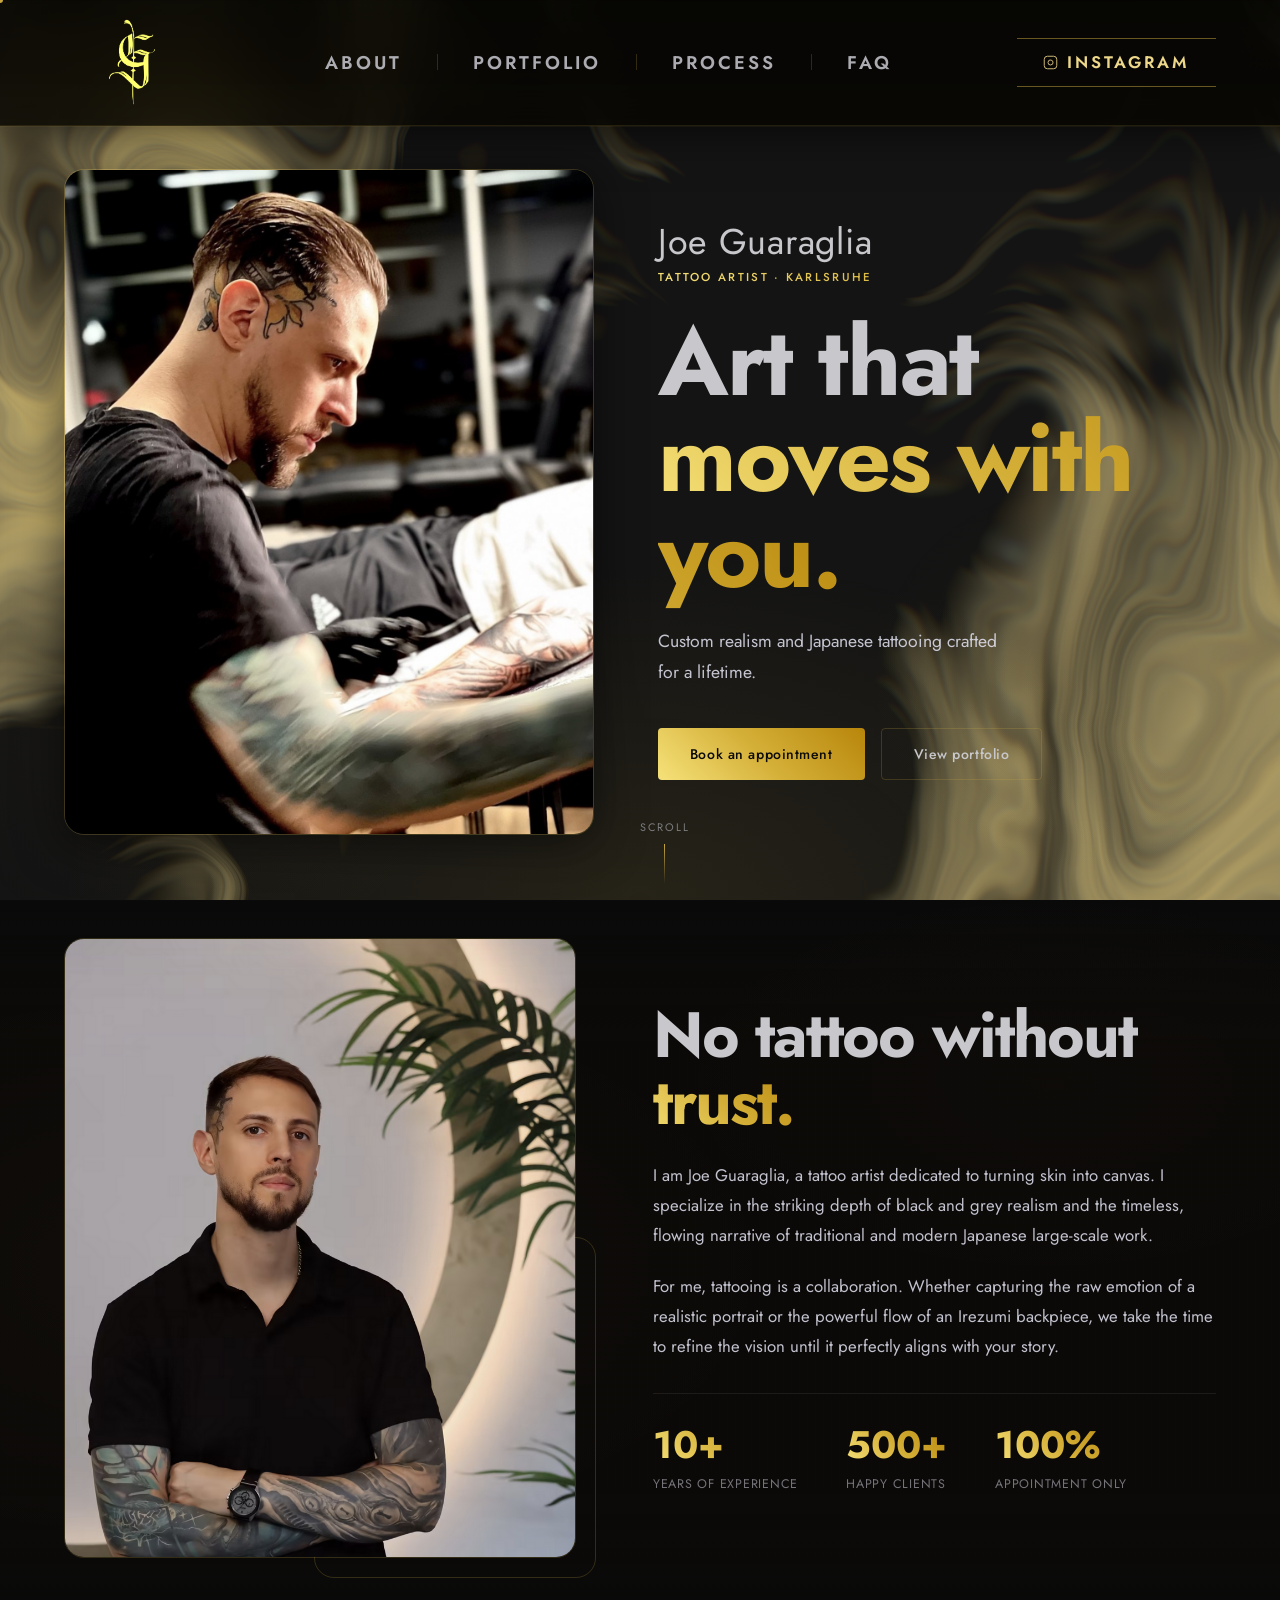
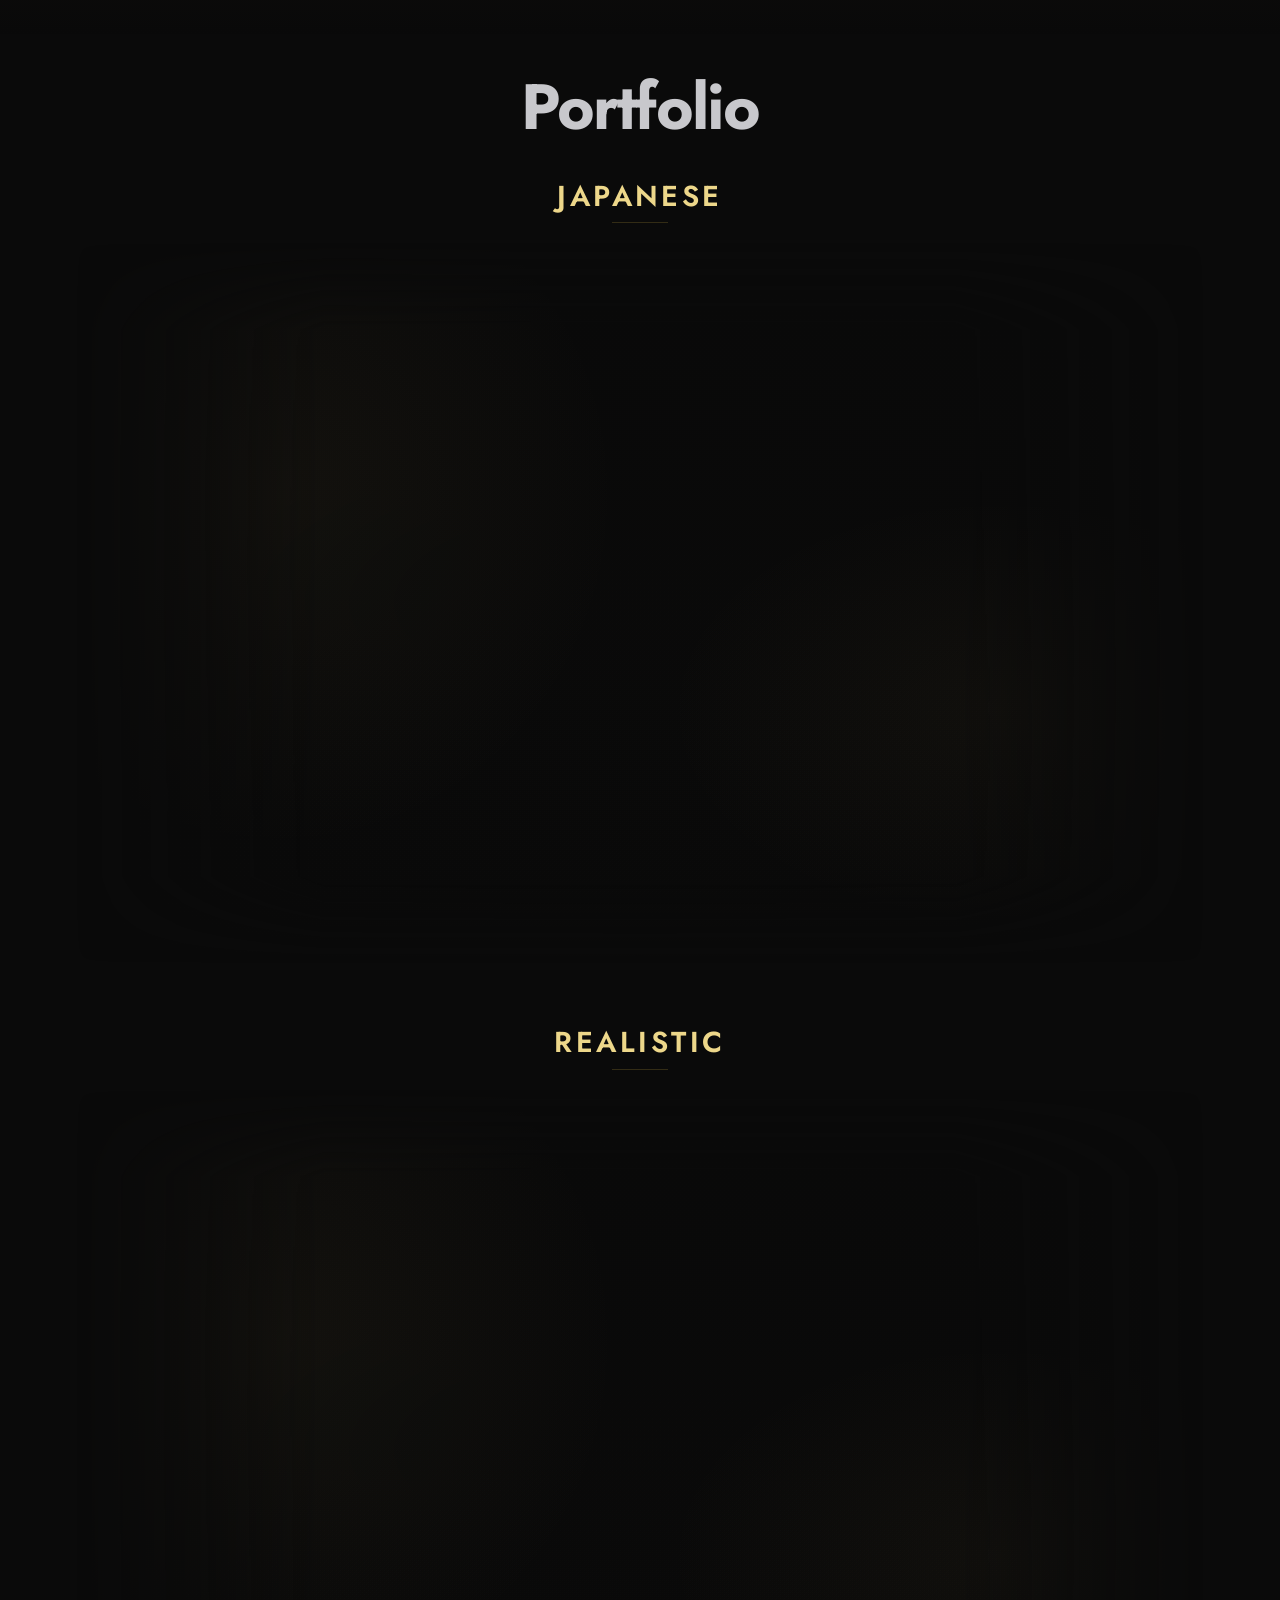
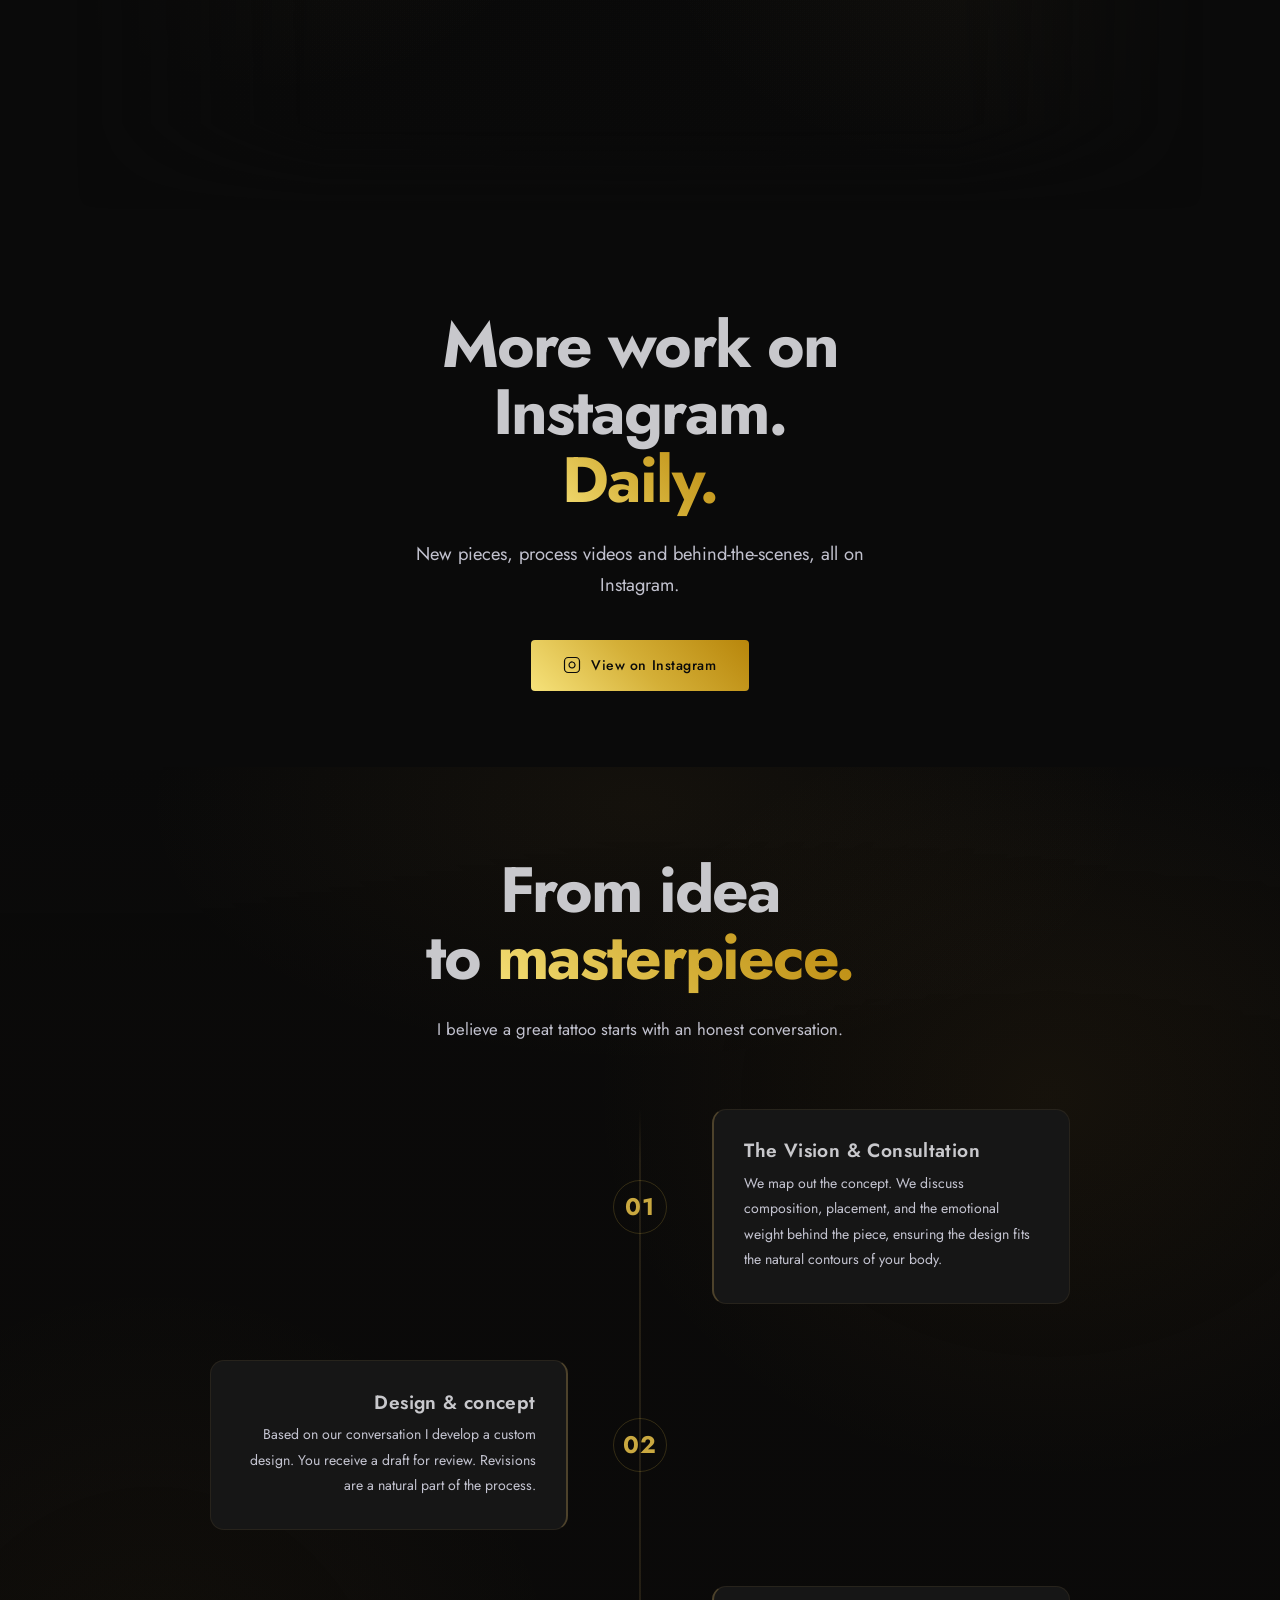
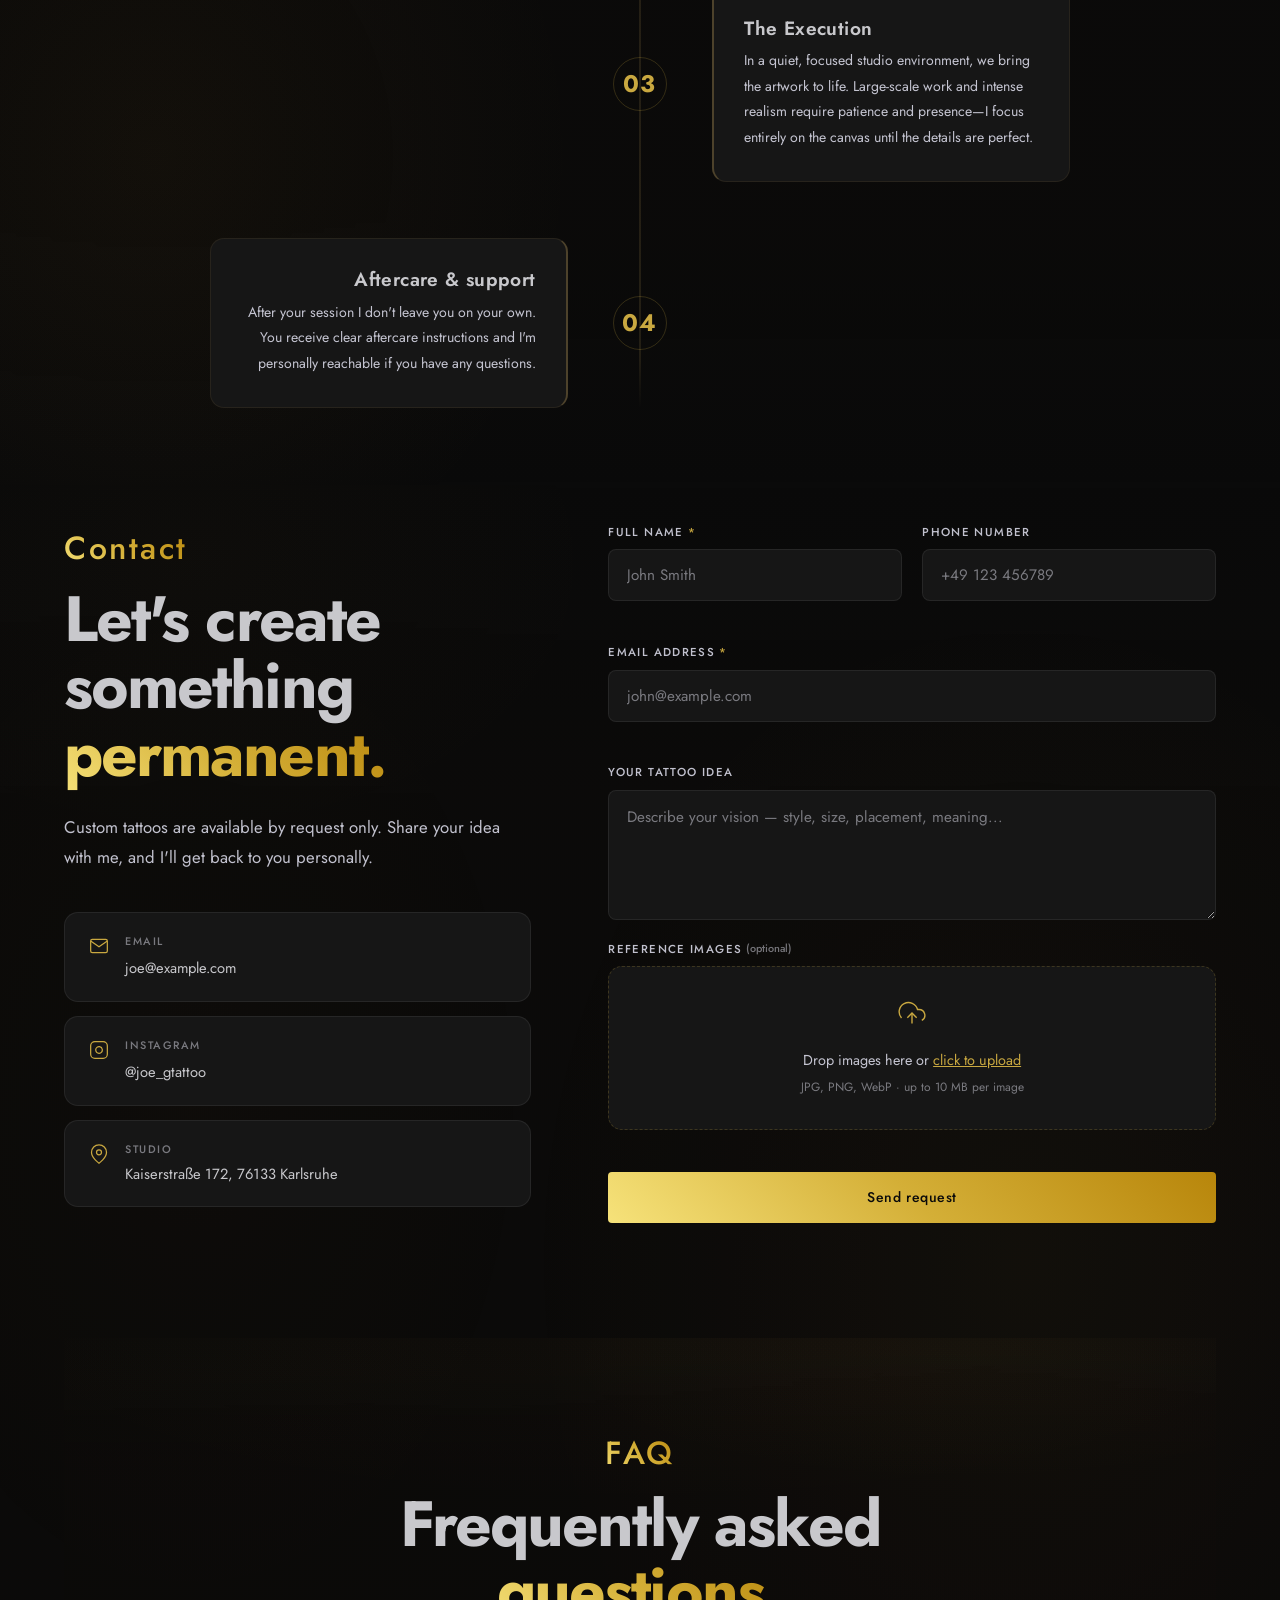
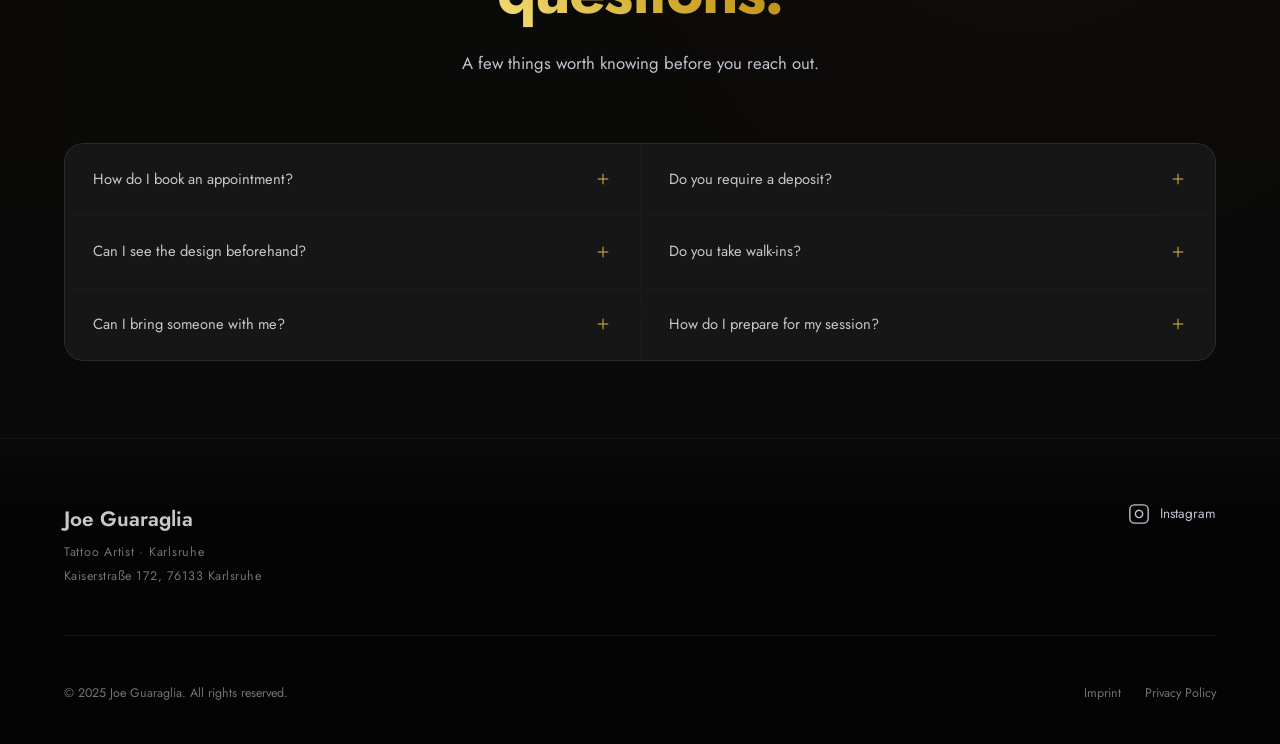
==== commit 756b370c: "changes to texts, font design, portfolio area" ====
--- a/index.html
+++ b/index.html
@@ -7,7 +7,9 @@
   <meta name="description" content="Tattoo art by Joe Guaraglia. Appointments by request only. Because every person and every investment deserves respect.">
   <meta name="theme-color" content="#0A0A0A">
 
-  <link rel="stylesheet" href="https://cdn.jsdelivr.net/npm/geist@1.3.1/dist/fonts/geist-sans/style.css">
+  <link rel="preconnect" href="https://fonts.googleapis.com">
+  <link rel="preconnect" href="https://fonts.gstatic.com" crossorigin>
+  <link rel="stylesheet" href="https://fonts.googleapis.com/css2?family=Jost:ital,wght@0,300;0,400;0,500;0,600;0,700;1,400&display=swap">
 
   <link rel="stylesheet" href="css/style.css">
 
@@ -70,10 +72,10 @@
           <p class="hero__name hero-fade-up" style="--delay: 0.5s">Joe Guaraglia</p>
           <p class="hero__eyebrow hero-fade-up" style="--delay: 0.7s">Tattoo Artist &middot; Karlsruhe</p>
           <h1 class="hero__title hero-fade-up" style="--delay: 0.9s">
-            Tattoos<br>that <em>last.</em>
+            Art that <em>moves with you.</em>
           </h1>
           <p class="hero__subtitle hero-fade-up" style="--delay: 1.1s">
-            Because every person and every investment&nbsp;deserves respect.
+            Custom realism and Japanese tattooing crafted for a lifetime.
           </p>
           <div class="hero__actions hero-fade-up" style="--delay: 1.3s">
             <a href="#contact" class="btn btn--gold">Book an appointment</a>
@@ -105,13 +107,10 @@
               No tattoo without<br><em>trust.</em>
             </h2>
             <p class="about__text">
-              I am Joe Guaraglia, a tattoo artist driven by passion, not routine. Every piece I create
-              has a story behind it. But what truly sets me apart happens before the needle: the conversation.
+              I am Joe Guaraglia, a tattoo artist dedicated to turning skin into canvas. I specialize in the striking depth of black and grey realism and the timeless, flowing narrative of traditional and modern Japanese large-scale work.
             </p>
             <p class="about__text">
-              Every person carries a story, and every tattoo deserves the respect that comes with it.
-              That's why I take the time your idea needs. Without pressure, no sales pitch. The result should
-              not just be beautiful, but <em>truly yours</em>.
+              For me, tattooing is a collaboration. Whether capturing the raw emotion of a realistic portrait or the powerful flow of an Irezumi backpiece, we take the time to refine the vision until it perfectly aligns with your story.
             </p>
             <div class="about__divider" aria-hidden="true"></div>
             <div class="about__stats" role="list">
@@ -142,17 +141,43 @@
         </div>
       </div>
 
-      <div id="portfolio-3d" class="portfolio__3d-wrap" role="region" aria-label="3D Portfolio Gallery">
-        <div class="portfolio__3d-edge" aria-hidden="true"></div>
-        <div class="portfolio__3d-hint" aria-hidden="true">
-          <svg width="18" height="18" viewBox="0 0 24 24" fill="none" stroke="currentColor" stroke-width="1.5">
-            <path d="M12 2v10M12 12l-3-3M12 12l3-3"/>
-            <circle cx="12" cy="19" r="3"/>
-          </svg>
-          <span>Scroll or use arrow keys to navigate</span>
-        </div>
-        <div class="portfolio__3d-fallback">
-          <p>WebGL is not supported by your browser.</p>
+      <!-- Japanese -->
+      <div class="portfolio__block reveal-up">
+        <div class="container">
+          <h3 class="portfolio__block-title">Japanese</h3>
+        </div>
+        <div id="portfolio-japanese" class="portfolio__3d-wrap" role="region" aria-label="Japanese Tattoo Gallery">
+          <div class="portfolio__3d-edge" aria-hidden="true"></div>
+          <div class="portfolio__3d-hint" aria-hidden="true">
+            <svg width="18" height="18" viewBox="0 0 24 24" fill="none" stroke="currentColor" stroke-width="1.5">
+              <path d="M12 2v10M12 12l-3-3M12 12l3-3"/>
+              <circle cx="12" cy="19" r="3"/>
+            </svg>
+            <span>Scroll or use arrow keys to navigate</span>
+          </div>
+          <div class="portfolio__3d-fallback">
+            <p>WebGL is not supported by your browser.</p>
+          </div>
+        </div>
+      </div>
+
+      <!-- Realistic -->
+      <div class="portfolio__block reveal-up">
+        <div class="container">
+          <h3 class="portfolio__block-title">Realistic</h3>
+        </div>
+        <div id="portfolio-realistic" class="portfolio__3d-wrap" role="region" aria-label="Realistic Tattoo Gallery">
+          <div class="portfolio__3d-edge" aria-hidden="true"></div>
+          <div class="portfolio__3d-hint" aria-hidden="true">
+            <svg width="18" height="18" viewBox="0 0 24 24" fill="none" stroke="currentColor" stroke-width="1.5">
+              <path d="M12 2v10M12 12l-3-3M12 12l3-3"/>
+              <circle cx="12" cy="19" r="3"/>
+            </svg>
+            <span>Scroll or use arrow keys to navigate</span>
+          </div>
+          <div class="portfolio__3d-fallback">
+            <p>WebGL is not supported by your browser.</p>
+          </div>
         </div>
       </div>
 
@@ -169,11 +194,8 @@
           <p class="instagram__sub">
             New pieces, process videos and behind-the-scenes, all on Instagram.
           </p>
-          <div class="instagram__handle-row">
-            <svg class="instagram__ig-icon" xmlns="http://www.w3.org/2000/svg" width="22" height="22" viewBox="0 0 24 24" fill="none" stroke="currentColor" stroke-width="1.4" aria-hidden="true"><rect x="2" y="2" width="20" height="20" rx="5" ry="5"/><path d="M16 11.37A4 4 0 1 1 12.63 8 4 4 0 0 1 16 11.37z"/><line x1="17.5" y1="6.5" x2="17.51" y2="6.5"/></svg>
-            <span class="instagram__handle" aria-label="Instagram Handle: @joe_gtattoo">@joe_gtattoo</span>
-          </div>
           <a href="https://www.instagram.com/joe_gtattoo" target="_blank" rel="noopener noreferrer" class="btn btn--gold instagram__btn">
+            <svg xmlns="http://www.w3.org/2000/svg" width="18" height="18" viewBox="0 0 24 24" fill="none" stroke="currentColor" stroke-width="1.6" aria-hidden="true"><rect x="2" y="2" width="20" height="20" rx="5" ry="5"/><path d="M16 11.37A4 4 0 1 1 12.63 8 4 4 0 0 1 16 11.37z"/><line x1="17.5" y1="6.5" x2="17.51" y2="6.5"/></svg>
             View on Instagram
           </a>
         </div>
@@ -202,8 +224,8 @@
             </div>
             <div class="process__col">
               <article class="process__card">
-                <h3>The first conversation</h3>
-                <p>We talk. About your idea, your story, your expectations. No pressure, no sales pitch. I want to understand what truly matters to you.</p>
+                <h3>The Vision &amp; Consultation</h3>
+                <p>We map out the concept. We discuss composition, placement, and the emotional weight behind the piece, ensuring the design fits the natural contours of your body.</p>
               </article>
             </div>
           </div>
@@ -230,8 +252,8 @@
             </div>
             <div class="process__col">
               <article class="process__card">
-                <h3>The session</h3>
-                <p>In a calm, respectful atmosphere we bring the design to life. I take the time the piece deserves, not the time I can sell.</p>
+                <h3>The Execution</h3>
+                <p>In a quiet, focused studio environment, we bring the artwork to life. Large-scale work and intense realism require patience and presence—I focus entirely on the canvas until the details are perfect.</p>
               </article>
             </div>
           </div>
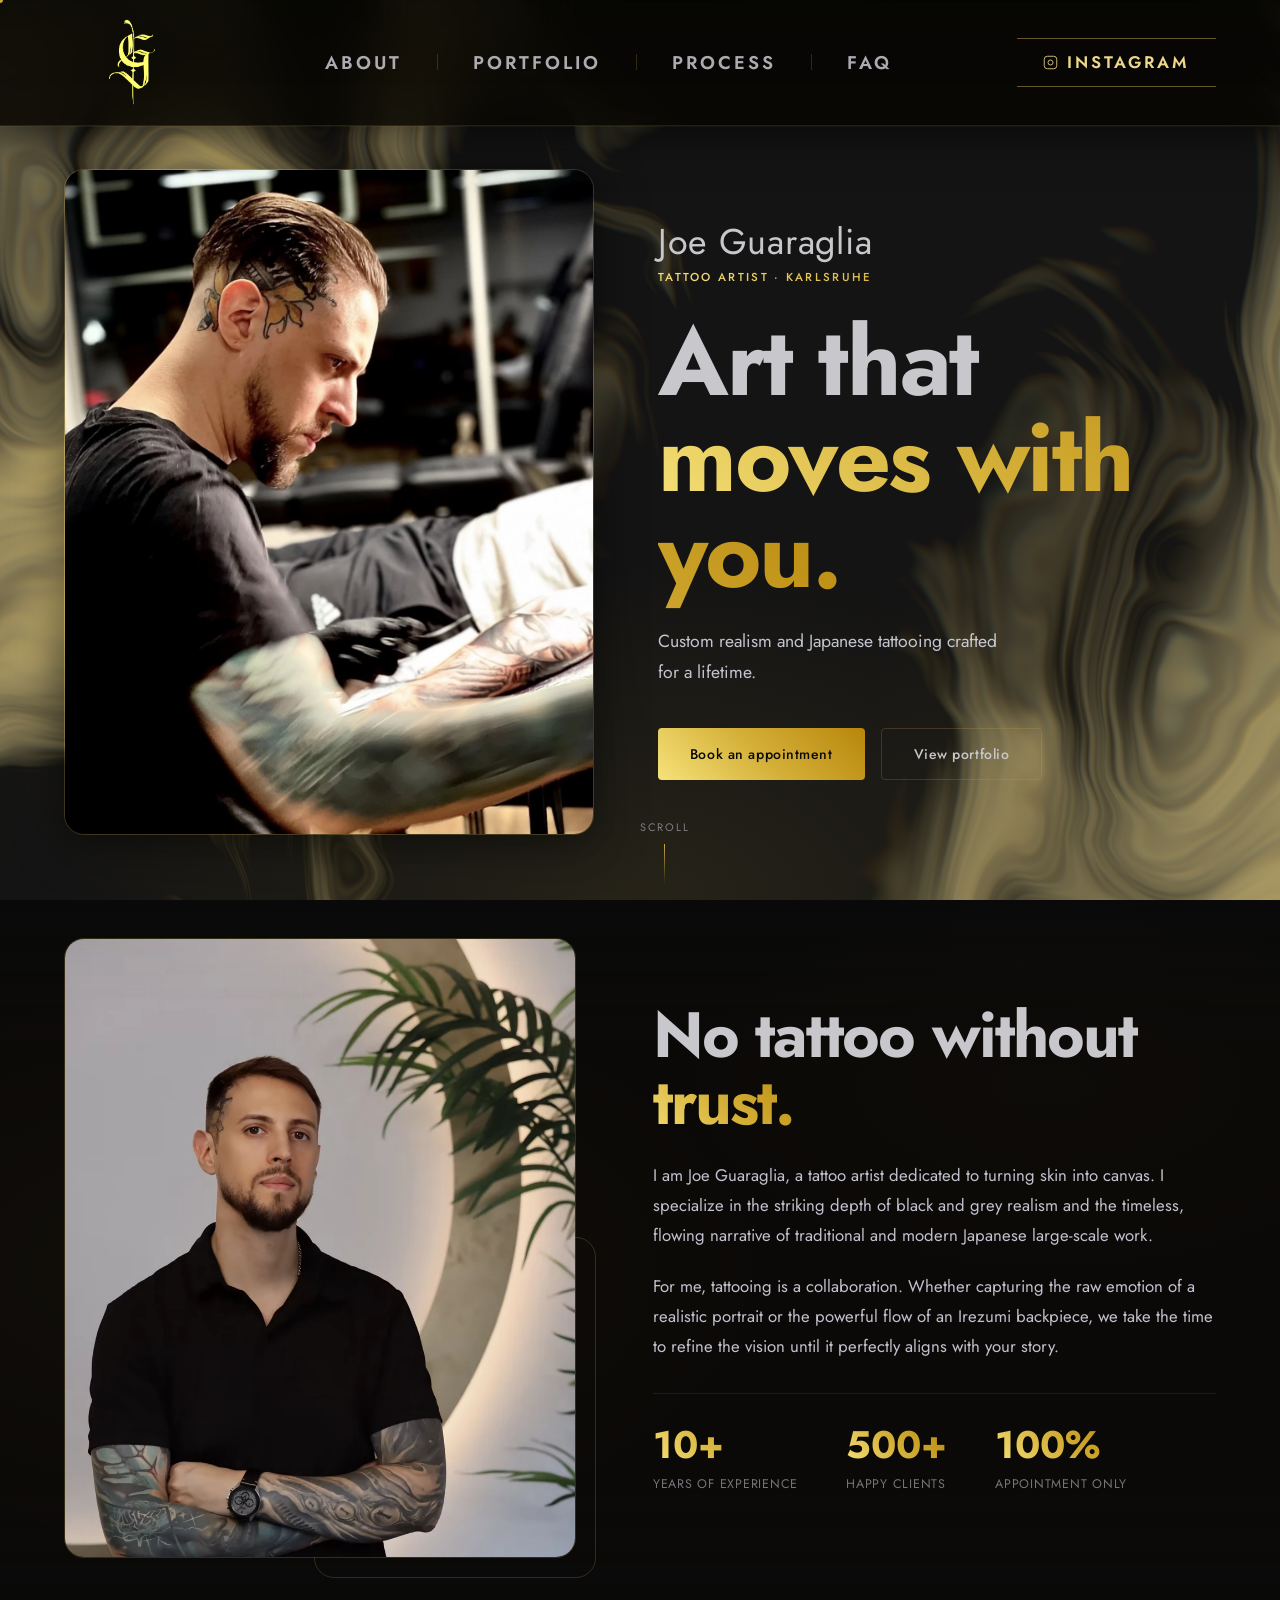
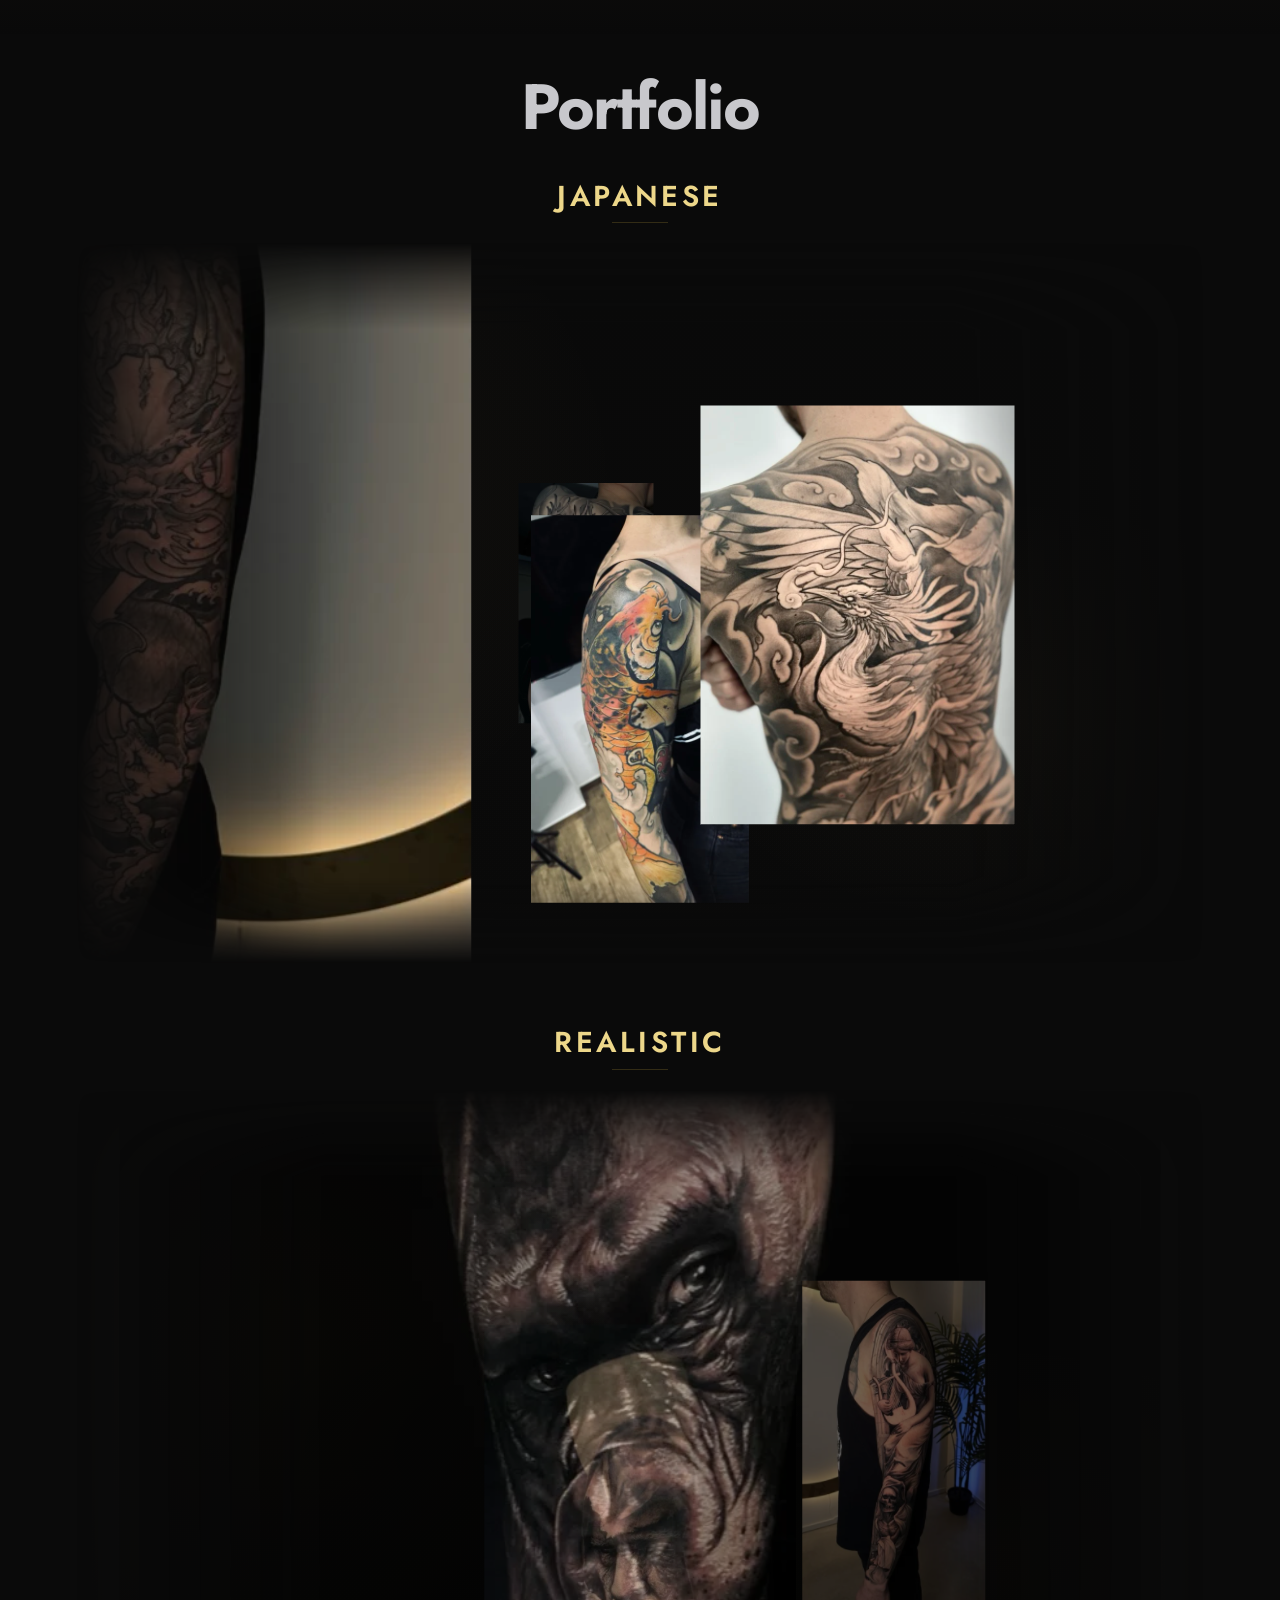
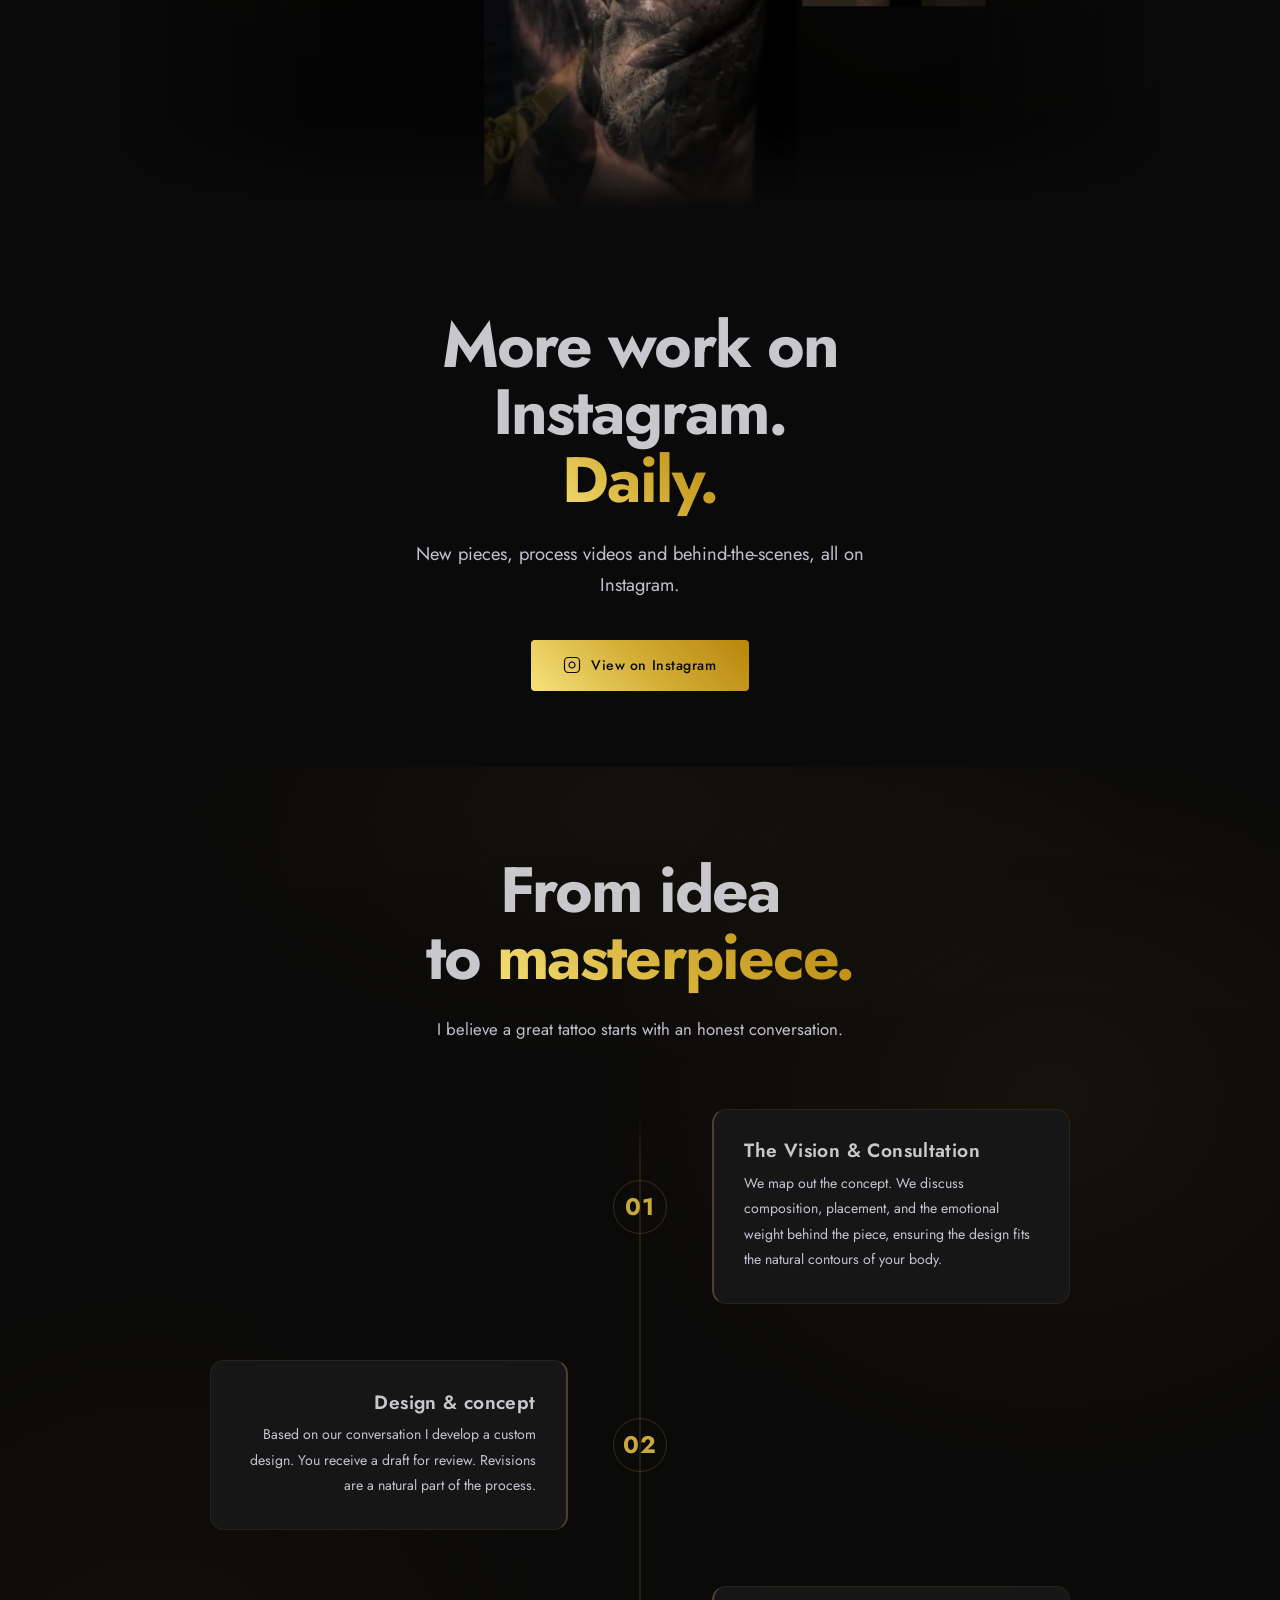
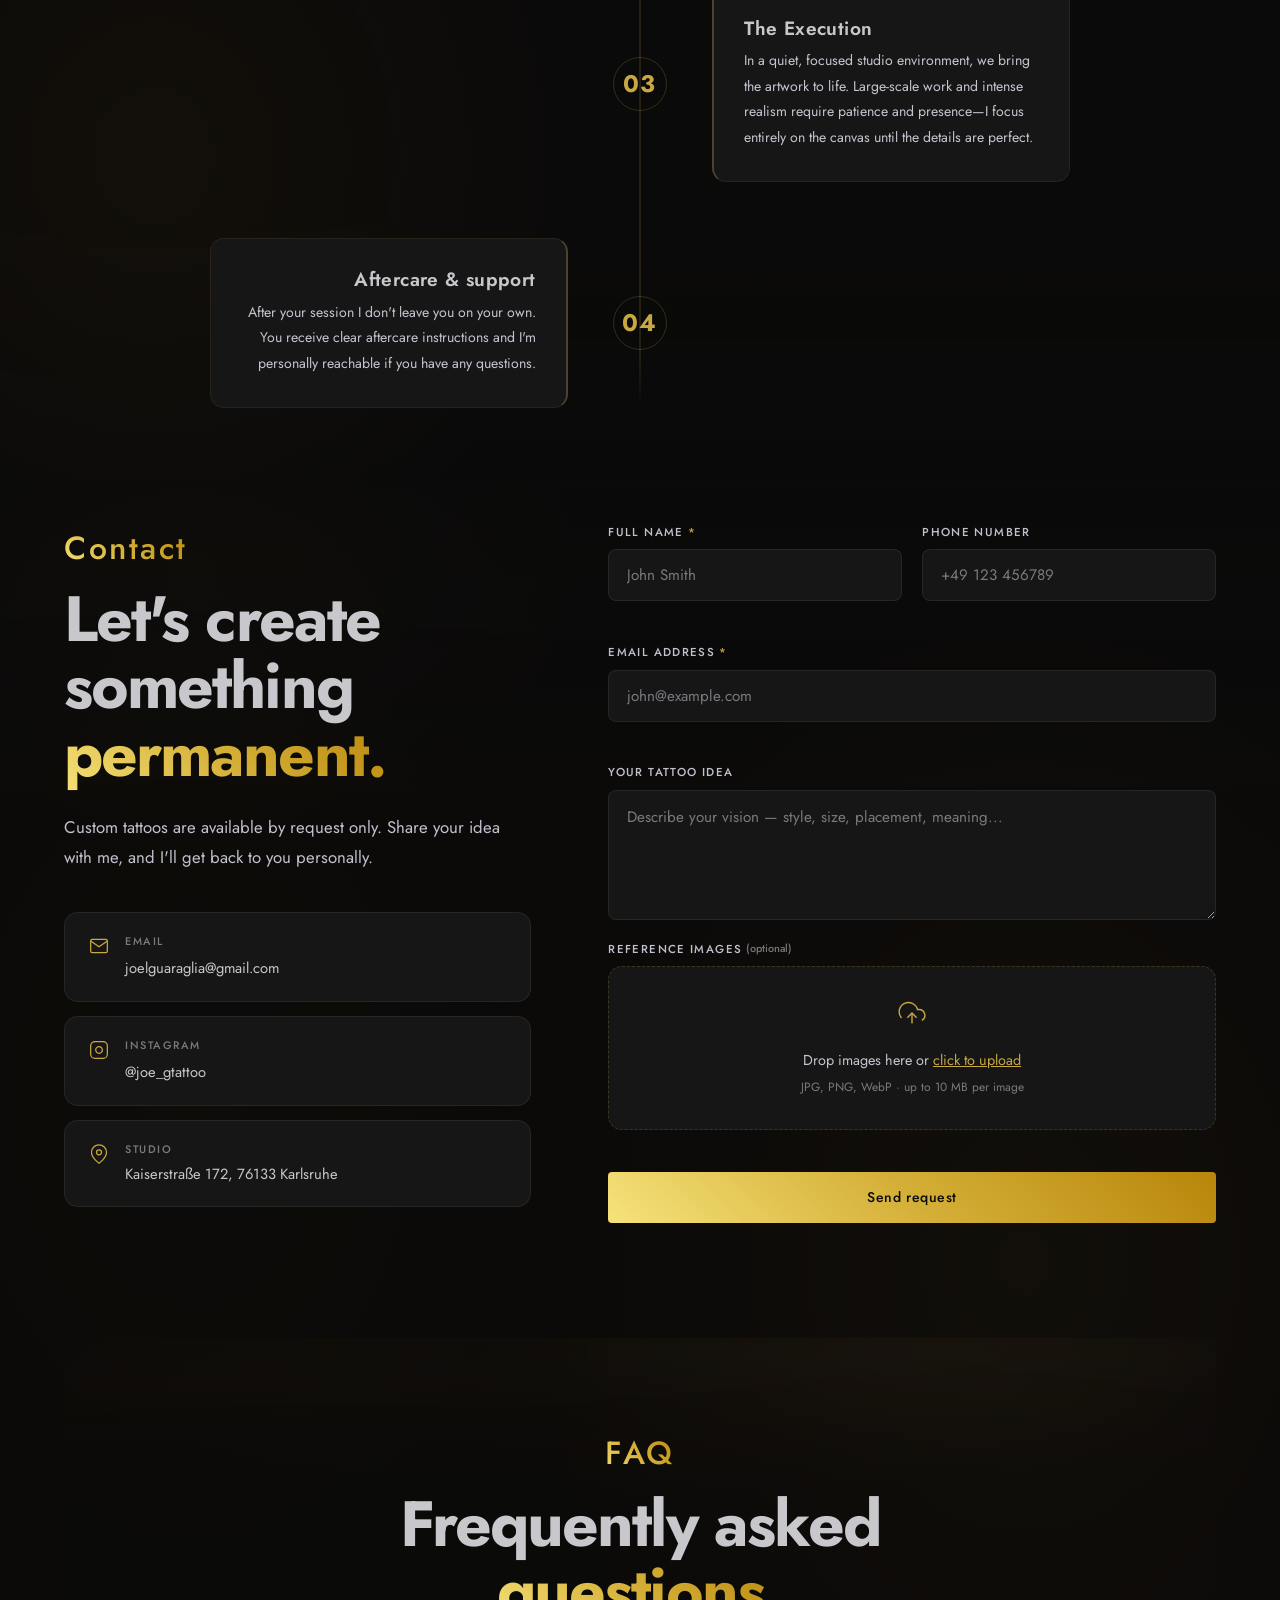
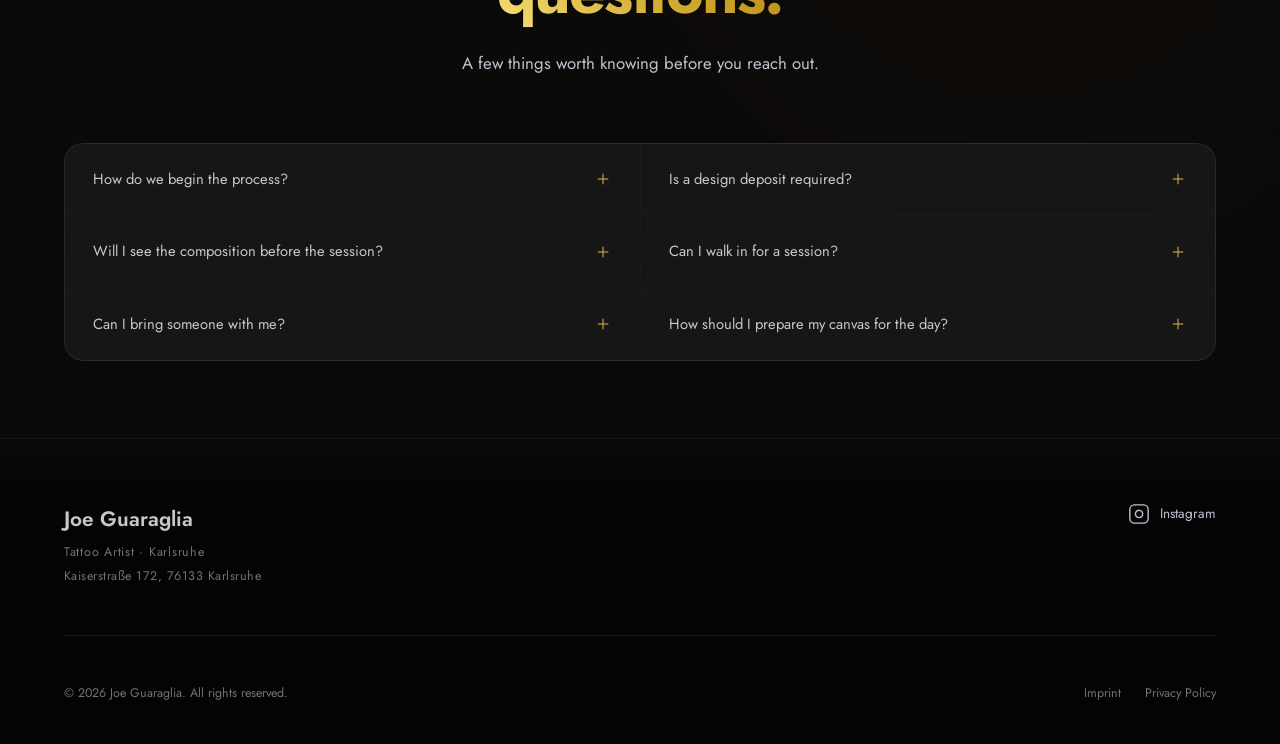
==== commit fa31f601: "go-live fixes with checklist, faq section changes, privacy and imprint route,..." ====
--- a/index.html
+++ b/index.html
@@ -1,26 +1,71 @@
 <!DOCTYPE html>
 <html lang="en">
+
 <head>
   <meta charset="UTF-8">
   <meta name="viewport" content="width=device-width, initial-scale=1.0">
-  <title>Joe Guaraglia — Tattoo Artist</title>
-  <meta name="description" content="Tattoo art by Joe Guaraglia. Appointments by request only. Because every person and every investment deserves respect.">
+  <title>Joe Guaraglia — Tattoo Artist Karlsruhe</title>
+  <meta name="description"
+    content="Custom realism and Japanese tattooing by Joe Guaraglia in Karlsruhe. Appointments by request only. Because every person and every investment deserves respect.">
   <meta name="theme-color" content="#0A0A0A">
 
-  <link rel="preconnect" href="https://fonts.googleapis.com">
-  <link rel="preconnect" href="https://fonts.gstatic.com" crossorigin>
-  <link rel="stylesheet" href="https://fonts.googleapis.com/css2?family=Jost:ital,wght@0,300;0,400;0,500;0,600;0,700;1,400&display=swap">
+  <!-- OpenGraph / Social Sharing -->
+  <meta property="og:title" content="Joe Guaraglia — Tattoo Artist">
+  <meta property="og:description" content="Custom realism and Japanese tattooing crafted for a lifetime. Appointments by request only.">
+  <meta property="og:image" content="https://[domain]/assets/images/joe/joe-at-work.webp">
+  <meta property="og:url" content="https://[domain]">
+  <meta property="og:type" content="website">
+  <meta property="og:locale" content="de_DE">
+  <meta name="twitter:card" content="summary_large_image">
+
+  <!-- Canonical -->
+  <link rel="canonical" href="https://[domain]">
+
+  <link rel="icon" href="assets/images/logo/logo_joe.png" type="image/png">
+  <link rel="apple-touch-icon" href="assets/images/logo/logo_joe.png">
+
+
+
+  <script type="application/ld+json">
+  {
+    "@context": "https://schema.org",
+    "@type": "TattooParlor",
+    "name": "Joe Guaraglia — Tattoo Artist",
+    "description": "Custom realism and Japanese tattooing in Karlsruhe. Appointments by request only.",
+    "url": "https://[domain]",
+    "telephone": "",
+    "email": "joelguaraglia@gmail.com",
+    "address": {
+      "@type": "PostalAddress",
+      "streetAddress": "Kaiserstraße 172",
+      "addressLocality": "Karlsruhe",
+      "postalCode": "76133",
+      "addressCountry": "DE"
+    },
+    "geo": {
+      "@type": "GeoCoordinates",
+      "latitude": 49.0069,
+      "longitude": 8.4037
+    },
+    "sameAs": [
+      "https://www.instagram.com/joe_gtattoo"
+    ],
+    "image": "https://[domain]/assets/images/joe/joe-at-work.webp",
+    "priceRange": "€€€"
+  }
+  </script>
 
   <link rel="stylesheet" href="css/style.css">
 
   <script type="importmap">
   {
     "imports": {
-      "three": "https://cdn.jsdelivr.net/npm/three@0.169.0/build/three.module.js"
+      "three": "./assets/vendor/three.module.js"
     }
   }
   </script>
 </head>
+
 <body>
 
   <canvas id="heroSmoke" class="hero__smoke" aria-hidden="true"></canvas>
@@ -29,10 +74,12 @@
   <header class="nav" id="nav" role="banner">
     <div class="nav__container">
       <a href="#hero" class="nav__logo" aria-label="Joe Guaraglia — back to top">
-        <img src="assets/images/logo/logo_joe.png" alt="Joe Guaraglia" class="nav__logo-img" width="112" height="80" loading="eager">
+        <img src="assets/images/logo/logo_joe.png" alt="Joe Guaraglia" class="nav__logo-img" width="112" height="80"
+          loading="eager">
       </a>
 
-      <button class="nav__toggle" id="navToggle" aria-label="Open navigation menu" aria-expanded="false" aria-controls="navLinks">
+      <button class="nav__toggle" id="navToggle" aria-label="Open navigation menu" aria-expanded="false"
+        aria-controls="navLinks">
         <span></span><span></span><span></span>
       </button>
 
@@ -45,15 +92,26 @@
           <li><a href="#faq">FAQ</a></li>
           <li class="nav__mobile-cta">
             <a href="https://www.instagram.com/joe_gtattoo" target="_blank" rel="noopener noreferrer">
-              <svg xmlns="http://www.w3.org/2000/svg" width="15" height="15" viewBox="0 0 24 24" fill="none" stroke="currentColor" stroke-width="1.6" aria-hidden="true"><rect x="2" y="2" width="20" height="20" rx="5" ry="5"/><path d="M16 11.37A4 4 0 1 1 12.63 8 4 4 0 0 1 16 11.37z"/><line x1="17.5" y1="6.5" x2="17.51" y2="6.5"/></svg>
+              <svg xmlns="http://www.w3.org/2000/svg" width="15" height="15" viewBox="0 0 24 24" fill="none"
+                stroke="currentColor" stroke-width="1.6" aria-hidden="true">
+                <rect x="2" y="2" width="20" height="20" rx="5" ry="5" />
+                <path d="M16 11.37A4 4 0 1 1 12.63 8 4 4 0 0 1 16 11.37z" />
+                <line x1="17.5" y1="6.5" x2="17.51" y2="6.5" />
+              </svg>
               <span>Instagram</span>
             </a>
           </li>
         </ul>
       </nav>
 
-      <a href="https://www.instagram.com/joe_gtattoo" target="_blank" rel="noopener noreferrer" class="nav__cta nav__cta--ig" aria-label="Joe Guaraglia on Instagram">
-        <svg xmlns="http://www.w3.org/2000/svg" width="15" height="15" viewBox="0 0 24 24" fill="none" stroke="currentColor" stroke-width="1.6" aria-hidden="true"><rect x="2" y="2" width="20" height="20" rx="5" ry="5"/><path d="M16 11.37A4 4 0 1 1 12.63 8 4 4 0 0 1 16 11.37z"/><line x1="17.5" y1="6.5" x2="17.51" y2="6.5"/></svg>
+      <a href="https://www.instagram.com/joe_gtattoo" target="_blank" rel="noopener noreferrer"
+        class="nav__cta nav__cta--ig" aria-label="Joe Guaraglia on Instagram">
+        <svg xmlns="http://www.w3.org/2000/svg" width="15" height="15" viewBox="0 0 24 24" fill="none"
+          stroke="currentColor" stroke-width="1.6" aria-hidden="true">
+          <rect x="2" y="2" width="20" height="20" rx="5" ry="5" />
+          <path d="M16 11.37A4 4 0 1 1 12.63 8 4 4 0 0 1 16 11.37z" />
+          <line x1="17.5" y1="6.5" x2="17.51" y2="6.5" />
+        </svg>
         <span>Instagram</span>
       </a>
     </div>
@@ -65,7 +123,11 @@
     <section class="hero" id="hero" aria-label="Welcome">
       <div class="hero__inner hero__inner--split">
         <div class="hero__img-col hero-fade-up" style="--delay: 0.2s">
-          <img src="assets/images/joe/joe-at-work.png" alt="Joe Guaraglia at work" loading="eager" fetchpriority="high" class="hero__work-img">
+          <picture>
+            <source srcset="assets/images/joe/joe-at-work.webp" type="image/webp">
+            <img src="assets/images/joe/joe-at-work.png" alt="Joe Guaraglia at work" loading="eager" fetchpriority="high"
+              class="hero__work-img">
+          </picture>
         </div>
 
         <div class="hero__content">
@@ -97,20 +159,27 @@
 
           <div class="about__image reveal-left">
             <div class="about__img-frame">
-              <img src="assets/images/joe/joe-portrait.png" alt="Joe Guaraglia in the studio" loading="lazy">
+              <picture>
+                <source srcset="assets/images/joe/joe-portrait.webp" type="image/webp">
+                <img src="assets/images/joe/joe-portrait.png" alt="Joe Guaraglia in the studio" loading="lazy">
+              </picture>
             </div>
             <div class="about__img-accent" aria-hidden="true"></div>
           </div>
 
           <div class="about__content reveal-right">
-<h2 class="section-title" id="about-heading">
+            <h2 class="section-title" id="about-heading">
               No tattoo without<br><em>trust.</em>
             </h2>
             <p class="about__text">
-              I am Joe Guaraglia, a tattoo artist dedicated to turning skin into canvas. I specialize in the striking depth of black and grey realism and the timeless, flowing narrative of traditional and modern Japanese large-scale work.
+              I am Joe Guaraglia, a tattoo artist dedicated to turning skin into canvas. I specialize in the striking
+              depth of black and grey realism and the timeless, flowing narrative of traditional and modern Japanese
+              large-scale work.
             </p>
             <p class="about__text">
-              For me, tattooing is a collaboration. Whether capturing the raw emotion of a realistic portrait or the powerful flow of an Irezumi backpiece, we take the time to refine the vision until it perfectly aligns with your story.
+              For me, tattooing is a collaboration. Whether capturing the raw emotion of a realistic portrait or the
+              powerful flow of an Irezumi backpiece, we take the time to refine the vision until it perfectly aligns
+              with your story.
             </p>
             <div class="about__divider" aria-hidden="true"></div>
             <div class="about__stats" role="list">
@@ -150,8 +219,8 @@
           <div class="portfolio__3d-edge" aria-hidden="true"></div>
           <div class="portfolio__3d-hint" aria-hidden="true">
             <svg width="18" height="18" viewBox="0 0 24 24" fill="none" stroke="currentColor" stroke-width="1.5">
-              <path d="M12 2v10M12 12l-3-3M12 12l3-3"/>
-              <circle cx="12" cy="19" r="3"/>
+              <path d="M12 2v10M12 12l-3-3M12 12l3-3" />
+              <circle cx="12" cy="19" r="3" />
             </svg>
             <span>Scroll or use arrow keys to navigate</span>
           </div>
@@ -170,8 +239,8 @@
           <div class="portfolio__3d-edge" aria-hidden="true"></div>
           <div class="portfolio__3d-hint" aria-hidden="true">
             <svg width="18" height="18" viewBox="0 0 24 24" fill="none" stroke="currentColor" stroke-width="1.5">
-              <path d="M12 2v10M12 12l-3-3M12 12l3-3"/>
-              <circle cx="12" cy="19" r="3"/>
+              <path d="M12 2v10M12 12l-3-3M12 12l3-3" />
+              <circle cx="12" cy="19" r="3" />
             </svg>
             <span>Scroll or use arrow keys to navigate</span>
           </div>
@@ -194,8 +263,14 @@
           <p class="instagram__sub">
             New pieces, process videos and behind-the-scenes, all on Instagram.
           </p>
-          <a href="https://www.instagram.com/joe_gtattoo" target="_blank" rel="noopener noreferrer" class="btn btn--gold instagram__btn">
-            <svg xmlns="http://www.w3.org/2000/svg" width="18" height="18" viewBox="0 0 24 24" fill="none" stroke="currentColor" stroke-width="1.6" aria-hidden="true"><rect x="2" y="2" width="20" height="20" rx="5" ry="5"/><path d="M16 11.37A4 4 0 1 1 12.63 8 4 4 0 0 1 16 11.37z"/><line x1="17.5" y1="6.5" x2="17.51" y2="6.5"/></svg>
+          <a href="https://www.instagram.com/joe_gtattoo" target="_blank" rel="noopener noreferrer"
+            class="btn btn--gold instagram__btn">
+            <svg xmlns="http://www.w3.org/2000/svg" width="18" height="18" viewBox="0 0 24 24" fill="none"
+              stroke="currentColor" stroke-width="1.6" aria-hidden="true">
+              <rect x="2" y="2" width="20" height="20" rx="5" ry="5" />
+              <path d="M16 11.37A4 4 0 1 1 12.63 8 4 4 0 0 1 16 11.37z" />
+              <line x1="17.5" y1="6.5" x2="17.51" y2="6.5" />
+            </svg>
             View on Instagram
           </a>
         </div>
@@ -225,7 +300,8 @@
             <div class="process__col">
               <article class="process__card">
                 <h3>The Vision &amp; Consultation</h3>
-                <p>We map out the concept. We discuss composition, placement, and the emotional weight behind the piece, ensuring the design fits the natural contours of your body.</p>
+                <p>We map out the concept. We discuss composition, placement, and the emotional weight behind the piece,
+                  ensuring the design fits the natural contours of your body.</p>
               </article>
             </div>
           </div>
@@ -235,7 +311,8 @@
             <div class="process__col">
               <article class="process__card process__card--left">
                 <h3>Design &amp; concept</h3>
-                <p>Based on our conversation I develop a custom design. You receive a draft for review. Revisions are a natural part of the process.</p>
+                <p>Based on our conversation I develop a custom design. You receive a draft for review. Revisions are a
+                  natural part of the process.</p>
               </article>
             </div>
             <div class="process__node">
@@ -253,7 +330,9 @@
             <div class="process__col">
               <article class="process__card">
                 <h3>The Execution</h3>
-                <p>In a quiet, focused studio environment, we bring the artwork to life. Large-scale work and intense realism require patience and presence—I focus entirely on the canvas until the details are perfect.</p>
+                <p>In a quiet, focused studio environment, we bring the artwork to life. Large-scale work and intense
+                  realism require patience and presence—I focus entirely on the canvas until the details are perfect.
+                </p>
               </article>
             </div>
           </div>
@@ -263,7 +342,8 @@
             <div class="process__col">
               <article class="process__card process__card--left">
                 <h3>Aftercare &amp; support</h3>
-                <p>After your session I don't leave you on your own. You receive clear aftercare instructions and I'm personally reachable if you have any questions.</p>
+                <p>After your session I don't leave you on your own. You receive clear aftercare instructions and I'm
+                  personally reachable if you have any questions.</p>
               </article>
             </div>
             <div class="process__node">
@@ -288,25 +368,40 @@
               Let's create something<br><em>permanent.</em>
             </h2>
             <p class="contact__desc">
-              Custom tattoos are available by request only. Share your idea with me, and I'll get back to you personally.
+              Custom tattoos are available by request only. Share your idea with me, and I'll get back to you
+              personally.
             </p>
             <address class="contact__info">
               <div class="contact__info-item">
-                <svg xmlns="http://www.w3.org/2000/svg" width="20" height="20" viewBox="0 0 24 24" fill="none" stroke="currentColor" stroke-width="1.5" aria-hidden="true"><path d="M4 4h16c1.1 0 2 .9 2 2v12c0 1.1-.9 2-2 2H4c-1.1 0-2-.9-2-2V6c0-1.1.9-2 2-2z"/><polyline points="22,6 12,13 2,6"/></svg>
+                <svg xmlns="http://www.w3.org/2000/svg" width="20" height="20" viewBox="0 0 24 24" fill="none"
+                  stroke="currentColor" stroke-width="1.5" aria-hidden="true">
+                  <path d="M4 4h16c1.1 0 2 .9 2 2v12c0 1.1-.9 2-2 2H4c-1.1 0-2-.9-2-2V6c0-1.1.9-2 2-2z" />
+                  <polyline points="22,6 12,13 2,6" />
+                </svg>
                 <div>
                   <span>Email</span>
-                  <a href="mailto:joe@example.com">joe@example.com</a>
+                  <a href="mailto:joelguaraglia@gmail.com">joelguaraglia@gmail.com</a>
                 </div>
               </div>
               <div class="contact__info-item">
-                <svg xmlns="http://www.w3.org/2000/svg" width="20" height="20" viewBox="0 0 24 24" fill="none" stroke="currentColor" stroke-width="1.5" aria-hidden="true"><rect x="2" y="2" width="20" height="20" rx="5" ry="5"/><path d="M16 11.37A4 4 0 1 1 12.63 8 4 4 0 0 1 16 11.37z"/><line x1="17.5" y1="6.5" x2="17.51" y2="6.5"/></svg>
+                <svg xmlns="http://www.w3.org/2000/svg" width="20" height="20" viewBox="0 0 24 24" fill="none"
+                  stroke="currentColor" stroke-width="1.5" aria-hidden="true">
+                  <rect x="2" y="2" width="20" height="20" rx="5" ry="5" />
+                  <path d="M16 11.37A4 4 0 1 1 12.63 8 4 4 0 0 1 16 11.37z" />
+                  <line x1="17.5" y1="6.5" x2="17.51" y2="6.5" />
+                </svg>
                 <div>
                   <span>Instagram</span>
-                  <a href="https://www.instagram.com/joe_gtattoo" target="_blank" rel="noopener noreferrer">@joe_gtattoo</a>
+                  <a href="https://www.instagram.com/joe_gtattoo" target="_blank"
+                    rel="noopener noreferrer">@joe_gtattoo</a>
                 </div>
               </div>
               <div class="contact__info-item">
-                <svg xmlns="http://www.w3.org/2000/svg" width="20" height="20" viewBox="0 0 24 24" fill="none" stroke="currentColor" stroke-width="1.5" aria-hidden="true"><path d="M21 10c0 7-9 13-9 13s-9-6-9-13a9 9 0 0 1 18 0z"/><circle cx="12" cy="10" r="3"/></svg>
+                <svg xmlns="http://www.w3.org/2000/svg" width="20" height="20" viewBox="0 0 24 24" fill="none"
+                  stroke="currentColor" stroke-width="1.5" aria-hidden="true">
+                  <path d="M21 10c0 7-9 13-9 13s-9-6-9-13a9 9 0 0 1 18 0z" />
+                  <circle cx="12" cy="10" r="3" />
+                </svg>
                 <div>
                   <span>Studio</span>
                   <p>Kaiserstraße 172, 76133 Karlsruhe</p>
@@ -330,20 +425,29 @@
               </div>
               <div class="form__group">
                 <label for="email">Email address <span aria-hidden="true">*</span></label>
-                <input type="email" id="email" name="email" placeholder="john@example.com" required autocomplete="email">
+                <input type="email" id="email" name="email" placeholder="john@example.com" required
+                  autocomplete="email">
                 <span class="form__error" role="alert" aria-live="polite"></span>
               </div>
               <div class="form__group">
                 <label for="idea">Your tattoo idea</label>
-                <textarea id="idea" name="idea" rows="4" placeholder="Describe your vision — style, size, placement, meaning..."></textarea>
+                <textarea id="idea" name="idea" rows="4"
+                  placeholder="Describe your vision — style, size, placement, meaning..."></textarea>
               </div>
               <div class="form__group">
                 <label for="reference">Reference images <span class="form__label-hint">(optional)</span></label>
-                <div class="form__upload" id="uploadArea" role="button" tabindex="0" aria-label="Upload images — click or drop here">
-                  <svg xmlns="http://www.w3.org/2000/svg" width="28" height="28" viewBox="0 0 24 24" fill="none" stroke="currentColor" stroke-width="1.2" aria-hidden="true"><polyline points="16 16 12 12 8 16"/><line x1="12" y1="12" x2="12" y2="21"/><path d="M20.39 18.39A5 5 0 0 0 18 9h-1.26A8 8 0 1 0 3 16.3"/></svg>
+                <div class="form__upload" id="uploadArea" role="button" tabindex="0"
+                  aria-label="Upload images — click or drop here">
+                  <svg xmlns="http://www.w3.org/2000/svg" width="28" height="28" viewBox="0 0 24 24" fill="none"
+                    stroke="currentColor" stroke-width="1.2" aria-hidden="true">
+                    <polyline points="16 16 12 12 8 16" />
+                    <line x1="12" y1="12" x2="12" y2="21" />
+                    <path d="M20.39 18.39A5 5 0 0 0 18 9h-1.26A8 8 0 1 0 3 16.3" />
+                  </svg>
                   <p>Drop images here or <span>click to upload</span></p>
                   <p class="form__upload-hint">JPG, PNG, WebP &middot; up to 10 MB per image</p>
-                  <input type="file" id="reference" name="reference" accept="image/*" multiple aria-label="Select reference images">
+                  <input type="file" id="reference" name="reference" accept="image/*" multiple
+                    aria-label="Select reference images">
                 </div>
                 <div class="form__previews" id="filePreviews" aria-label="Preview of uploaded images" role="list"></div>
               </div>
@@ -351,7 +455,10 @@
                 Send request
               </button>
               <div class="form__success" id="formSuccess" role="status" aria-live="polite" hidden>
-                <svg xmlns="http://www.w3.org/2000/svg" width="20" height="20" viewBox="0 0 24 24" fill="none" stroke="currentColor" stroke-width="2" aria-hidden="true"><polyline points="20 6 9 17 4 12"/></svg>
+                <svg xmlns="http://www.w3.org/2000/svg" width="20" height="20" viewBox="0 0 24 24" fill="none"
+                  stroke="currentColor" stroke-width="2" aria-hidden="true">
+                  <polyline points="20 6 9 17 4 12" />
+                </svg>
                 Request received — I'll be in touch with you personally soon!
               </div>
             </form>
@@ -372,61 +479,118 @@
           <div class="faq__grid reveal-up" style="--delay: 0.1s">
             <div class="faq__item">
               <button class="faq__question" aria-expanded="false" aria-controls="faq-1">
-                How do I book an appointment?
-                <svg class="faq__icon" xmlns="http://www.w3.org/2000/svg" width="18" height="18" viewBox="0 0 24 24" fill="none" stroke="currentColor" stroke-width="1.5" aria-hidden="true"><line x1="12" y1="5" x2="12" y2="19"/><line x1="5" y1="12" x2="19" y2="12"/></svg>
+                How do we begin the process?
+                <svg class="faq__icon" xmlns="http://www.w3.org/2000/svg" width="18" height="18" viewBox="0 0 24 24"
+                  fill="none" stroke="currentColor" stroke-width="1.5" aria-hidden="true">
+                  <line x1="12" y1="5" x2="12" y2="19" />
+                  <line x1="5" y1="12" x2="19" y2="12" />
+                </svg>
               </button>
               <div class="faq__answer" id="faq-1" role="region">
-                <p>Fill out the contact form on this page or message me directly on Instagram. After your inquiry I'll get back to you personally to discuss all the details.</p>
+                <p>You can
+                  initiate a project by sharing your concept via the
+                  contact section below or through Instagram. Tell
+                  me about your placement, desired style
+                  (Realism or Japanese), and the vision you
+                  have. I review each concept personally to
+                  ensure we are a perfect fit creatively.</p>
               </div>
             </div>
 
             <div class="faq__item">
               <button class="faq__question" aria-expanded="false" aria-controls="faq-2">
-                Do you require a deposit?
-                <svg class="faq__icon" xmlns="http://www.w3.org/2000/svg" width="18" height="18" viewBox="0 0 24 24" fill="none" stroke="currentColor" stroke-width="1.5" aria-hidden="true"><line x1="12" y1="5" x2="12" y2="19"/><line x1="5" y1="12" x2="19" y2="12"/></svg>
+                Is a design deposit required?
+                <svg class="faq__icon" xmlns="http://www.w3.org/2000/svg" width="18" height="18" viewBox="0 0 24 24"
+                  fill="none" stroke="currentColor" stroke-width="1.5" aria-hidden="true">
+                  <line x1="12" y1="5" x2="12" y2="19" />
+                  <line x1="5" y1="12" x2="19" y2="12" />
+                </svg>
               </button>
               <div class="faq__answer" id="faq-2" role="region">
-                <p>Yes, for custom designs I require a deposit to secure your appointment. It is of course deducted from the total price.</p>
+                <p>Yes. To reserve
+                  dates in the calendar and dedicate studio time
+                  to creating your custom design, an artistic
+                  deposit is required. This commitment goes
+                  directly toward securing the drawing phase and
+                  your scheduled tattoo sessions.</p>
               </div>
             </div>
 
             <div class="faq__item">
               <button class="faq__question" aria-expanded="false" aria-controls="faq-3">
-                Can I see the design beforehand?
-                <svg class="faq__icon" xmlns="http://www.w3.org/2000/svg" width="18" height="18" viewBox="0 0 24 24" fill="none" stroke="currentColor" stroke-width="1.5" aria-hidden="true"><line x1="12" y1="5" x2="12" y2="19"/><line x1="5" y1="12" x2="19" y2="12"/></svg>
+                Will I see the composition before the
+                session?
+                <svg class="faq__icon" xmlns="http://www.w3.org/2000/svg" width="18" height="18" viewBox="0 0 24 24"
+                  fill="none" stroke="currentColor" stroke-width="1.5" aria-hidden="true">
+                  <line x1="12" y1="5" x2="12" y2="19" />
+                  <line x1="5" y1="12" x2="19" y2="12" />
+                </svg>
               </button>
               <div class="faq__answer" id="faq-3" role="region">
-                <p>Yes. I'll share the draft before your session and we can make adjustments together until you're completely satisfied.</p>
+                <p>Absolutely. Large-scale Japanese
+                  work and intricate realism require absolute
+                  precision. We will review the concept and flow
+                  together before the needle touches your skin,
+                  ensuring the design fits perfectly with your
+                  anatomy and vision.</p>
               </div>
             </div>
 
             <div class="faq__item">
               <button class="faq__question" aria-expanded="false" aria-controls="faq-4">
-                Do you take walk-ins?
-                <svg class="faq__icon" xmlns="http://www.w3.org/2000/svg" width="18" height="18" viewBox="0 0 24 24" fill="none" stroke="currentColor" stroke-width="1.5" aria-hidden="true"><line x1="12" y1="5" x2="12" y2="19"/><line x1="5" y1="12" x2="19" y2="12"/></svg>
+                Can I walk in for a session?
+                <svg class="faq__icon" xmlns="http://www.w3.org/2000/svg" width="18" height="18" viewBox="0 0 24 24"
+                  fill="none" stroke="currentColor" stroke-width="1.5" aria-hidden="true">
+                  <line x1="12" y1="5" x2="12" y2="19" />
+                  <line x1="5" y1="12" x2="19" y2="12" />
+                </svg>
               </button>
               <div class="faq__answer" id="faq-4" role="region">
-                <p>I generally work by appointment only. On rare occasions short-notice slots become available, your best bet is to ask on Instagram.</p>
+                <p>To maintain the
+                  focus required for intricate realism and
+                  large-scale tattooing, I work strictly by
+                  appointment. If an unexpected opening arises
+                  in the studio, I will announce it immediately on
+                  Instagram.</p>
               </div>
             </div>
 
             <div class="faq__item">
               <button class="faq__question" aria-expanded="false" aria-controls="faq-5">
                 Can I bring someone with me?
-                <svg class="faq__icon" xmlns="http://www.w3.org/2000/svg" width="18" height="18" viewBox="0 0 24 24" fill="none" stroke="currentColor" stroke-width="1.5" aria-hidden="true"><line x1="12" y1="5" x2="12" y2="19"/><line x1="5" y1="12" x2="19" y2="12"/></svg>
+                <svg class="faq__icon" xmlns="http://www.w3.org/2000/svg" width="18" height="18" viewBox="0 0 24 24"
+                  fill="none" stroke="currentColor" stroke-width="1.5" aria-hidden="true">
+                  <line x1="12" y1="5" x2="12" y2="19" />
+                  <line x1="5" y1="12" x2="19" y2="12" />
+                </svg>
               </button>
               <div class="faq__answer" id="faq-5" role="region">
-                <p>Yes, one guest is very welcome. I deliberately create a relaxed and calm atmosphere — you should feel comfortable.</p>
+                <p>You are
+                  welcome to bring one guest. I intentionally
+                  cultivate a quiet, focused, and calm atmosphere
+                  in the studio—this space is designed for
+                  patience, comfort, and deep focus during
+                  intense sessions.</p>
               </div>
             </div>
 
             <div class="faq__item">
               <button class="faq__question" aria-expanded="false" aria-controls="faq-6">
-                How do I prepare for my session?
-                <svg class="faq__icon" xmlns="http://www.w3.org/2000/svg" width="18" height="18" viewBox="0 0 24 24" fill="none" stroke="currentColor" stroke-width="1.5" aria-hidden="true"><line x1="12" y1="5" x2="12" y2="19"/><line x1="5" y1="12" x2="19" y2="12"/></svg>
+                How should I prepare my canvas for the
+                day?
+                <svg class="faq__icon" xmlns="http://www.w3.org/2000/svg" width="18" height="18" viewBox="0 0 24 24"
+                  fill="none" stroke="currentColor" stroke-width="1.5" aria-hidden="true">
+                  <line x1="12" y1="5" x2="12" y2="19" />
+                  <line x1="5" y1="12" x2="19" y2="12" />
+                </svg>
               </button>
               <div class="faq__answer" id="faq-6" role="region">
-                <p>Come well-rested, fed and hydrated. Wear comfortable clothing that gives easy access to the area. We'll go over everything else together beforehand.</p>
+                <p>Arrive well-rested, fully hydrated, and
+                  having eaten a solid meal. Wear loose,
+                  comfortable clothing that allows easy,
+                  unrestricted access to the area we are
+                  tattooing. A prepared mind and body make a
+                  profound difference during a long session.</p>
               </div>
             </div>
           </div>
@@ -447,17 +611,23 @@
           <p class="footer__address">Kaiserstraße 172, 76133 Karlsruhe</p>
         </div>
         <div class="footer__social">
-          <a href="https://www.instagram.com/joe_gtattoo" target="_blank" rel="noopener noreferrer" aria-label="Follow Joe Guaraglia on Instagram">
-            <svg xmlns="http://www.w3.org/2000/svg" width="22" height="22" viewBox="0 0 24 24" fill="none" stroke="currentColor" stroke-width="1.5" aria-hidden="true"><rect x="2" y="2" width="20" height="20" rx="5" ry="5"/><path d="M16 11.37A4 4 0 1 1 12.63 8 4 4 0 0 1 16 11.37z"/><line x1="17.5" y1="6.5" x2="17.51" y2="6.5"/></svg>
+          <a href="https://www.instagram.com/joe_gtattoo" target="_blank" rel="noopener noreferrer"
+            aria-label="Follow Joe Guaraglia on Instagram">
+            <svg xmlns="http://www.w3.org/2000/svg" width="22" height="22" viewBox="0 0 24 24" fill="none"
+              stroke="currentColor" stroke-width="1.5" aria-hidden="true">
+              <rect x="2" y="2" width="20" height="20" rx="5" ry="5" />
+              <path d="M16 11.37A4 4 0 1 1 12.63 8 4 4 0 0 1 16 11.37z" />
+              <line x1="17.5" y1="6.5" x2="17.51" y2="6.5" />
+            </svg>
             Instagram
           </a>
         </div>
       </div>
       <div class="footer__bottom">
-        <p>&copy; 2025 Joe Guaraglia. All rights reserved.</p>
+        <p>&copy; 2026 Joe Guaraglia. All rights reserved.</p>
         <div class="footer__links">
-          <a href="#">Imprint</a>
-          <a href="#">Privacy Policy</a>
+          <a href="imprint.html">Imprint</a>
+          <a href="privacy.html">Privacy Policy</a>
         </div>
       </div>
     </div>
@@ -467,18 +637,19 @@
   <div id="portfolio-lightbox" class="portfolio__lb" role="dialog" aria-modal="true" aria-label="Tattoo full view">
     <button class="portfolio__lb-close" aria-label="Close">
       <svg viewBox="0 0 24 24" fill="none" stroke="currentColor" stroke-width="1.5" width="22" height="22">
-        <line x1="18" y1="6" x2="6" y2="18"/><line x1="6" y1="6" x2="18" y2="18"/>
+        <line x1="18" y1="6" x2="6" y2="18" />
+        <line x1="6" y1="6" x2="18" y2="18" />
       </svg>
     </button>
     <button class="portfolio__lb-nav portfolio__lb-prev" aria-label="Previous image">
       <svg viewBox="0 0 24 24" fill="none" stroke="currentColor" stroke-width="1.5" width="28" height="28">
-        <polyline points="15 18 9 12 15 6"/>
+        <polyline points="15 18 9 12 15 6" />
       </svg>
     </button>
-    <img class="portfolio__lb-img" src="" alt="Tattoo detail view" loading="lazy">
+    <img class="portfolio__lb-img" src="" alt="Tattoo detail view">
     <button class="portfolio__lb-nav portfolio__lb-next" aria-label="Next image">
       <svg viewBox="0 0 24 24" fill="none" stroke="currentColor" stroke-width="1.5" width="28" height="28">
-        <polyline points="9 18 15 12 9 6"/>
+        <polyline points="9 18 15 12 9 6" />
       </svg>
     </button>
     <span class="portfolio__lb-counter" aria-live="polite"></span>
@@ -493,4 +664,5 @@
   <script src="js/form.js" defer></script>
   <script src="js/cursor.js" defer></script>
 </body>
-</html>
+
+</html>
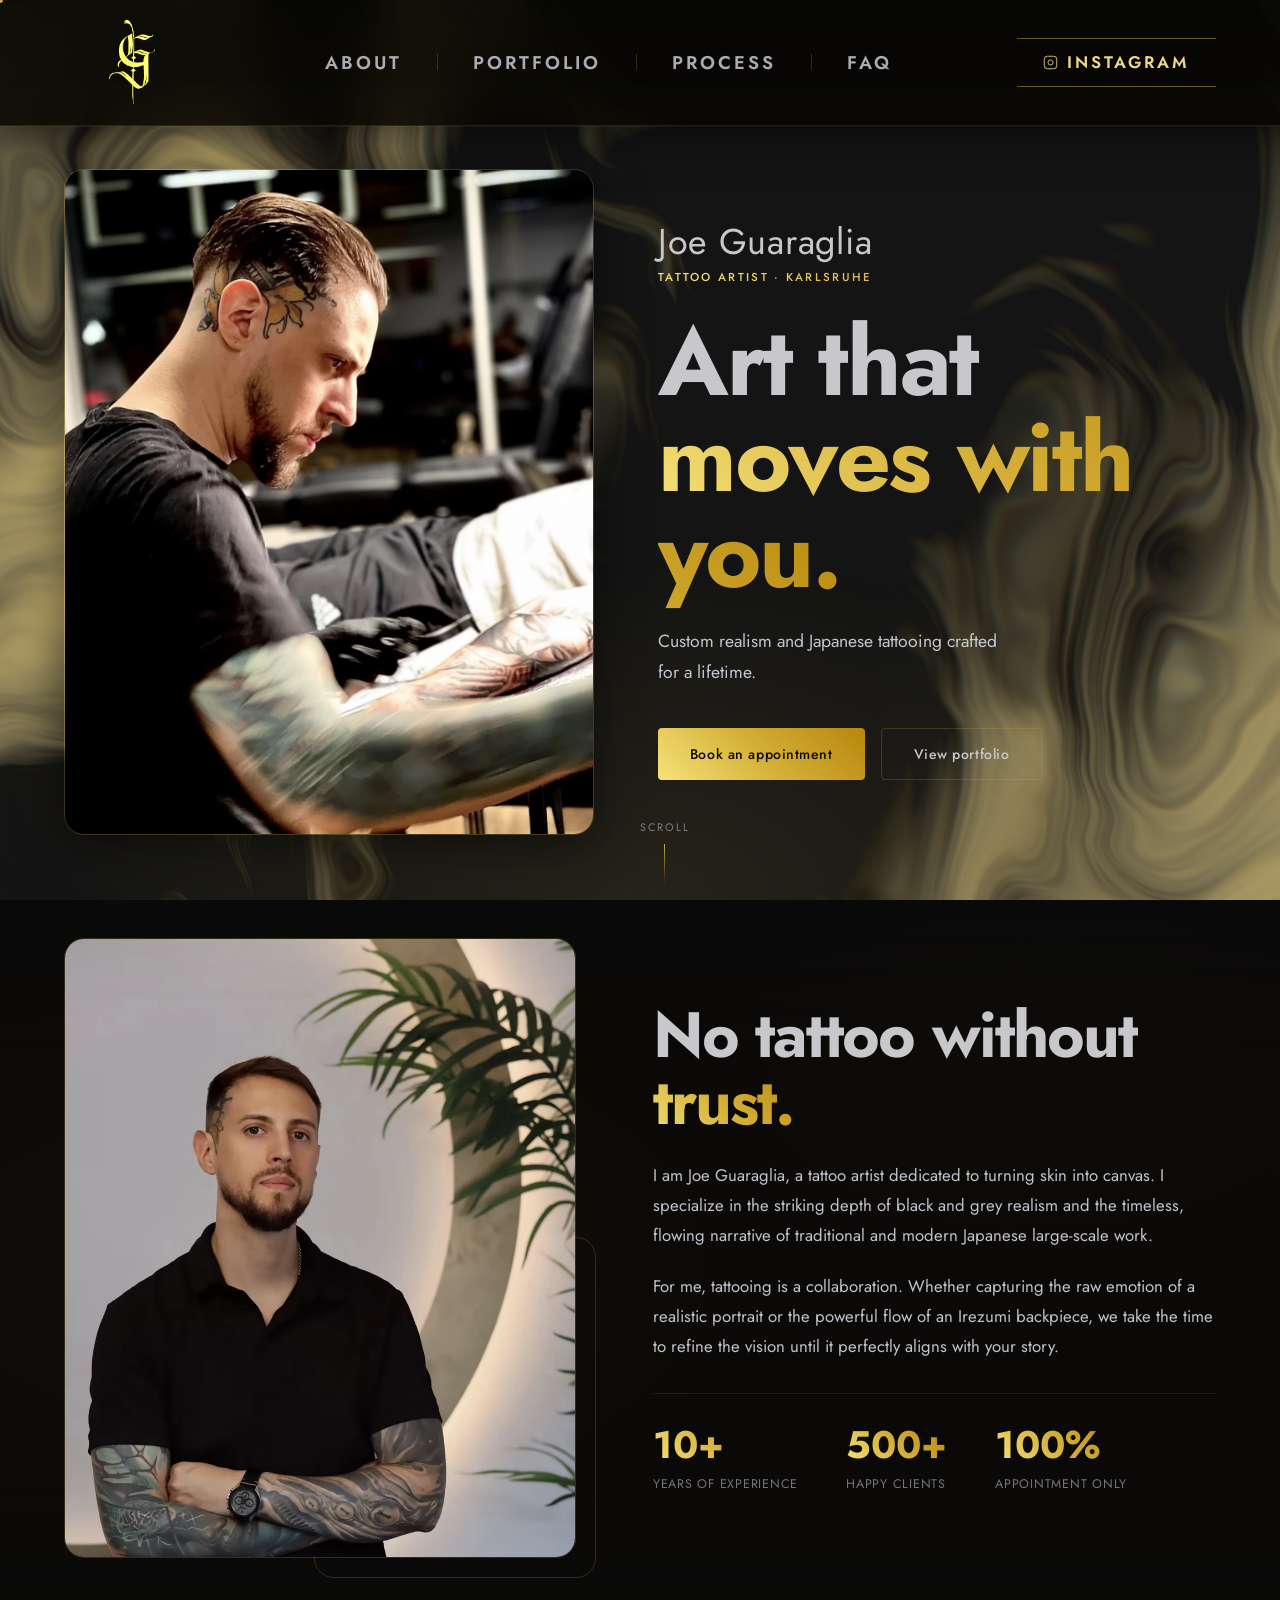
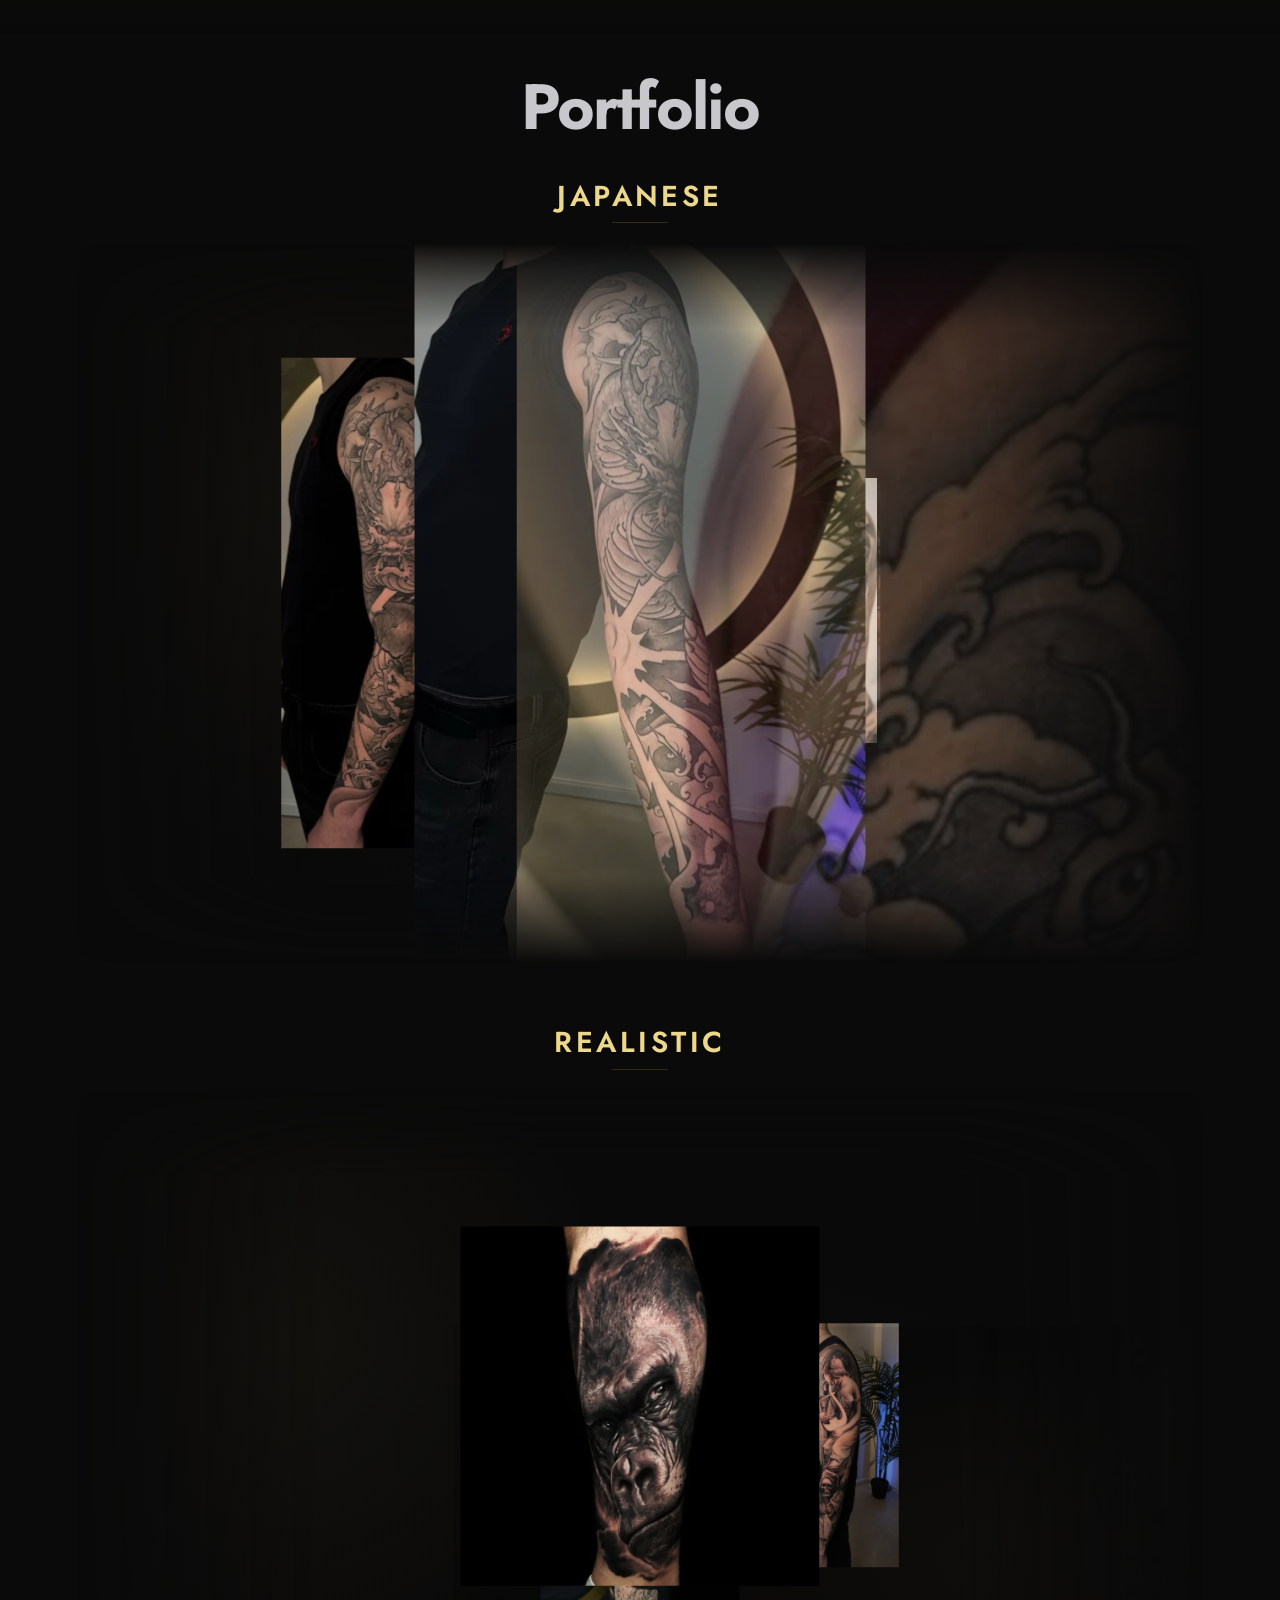
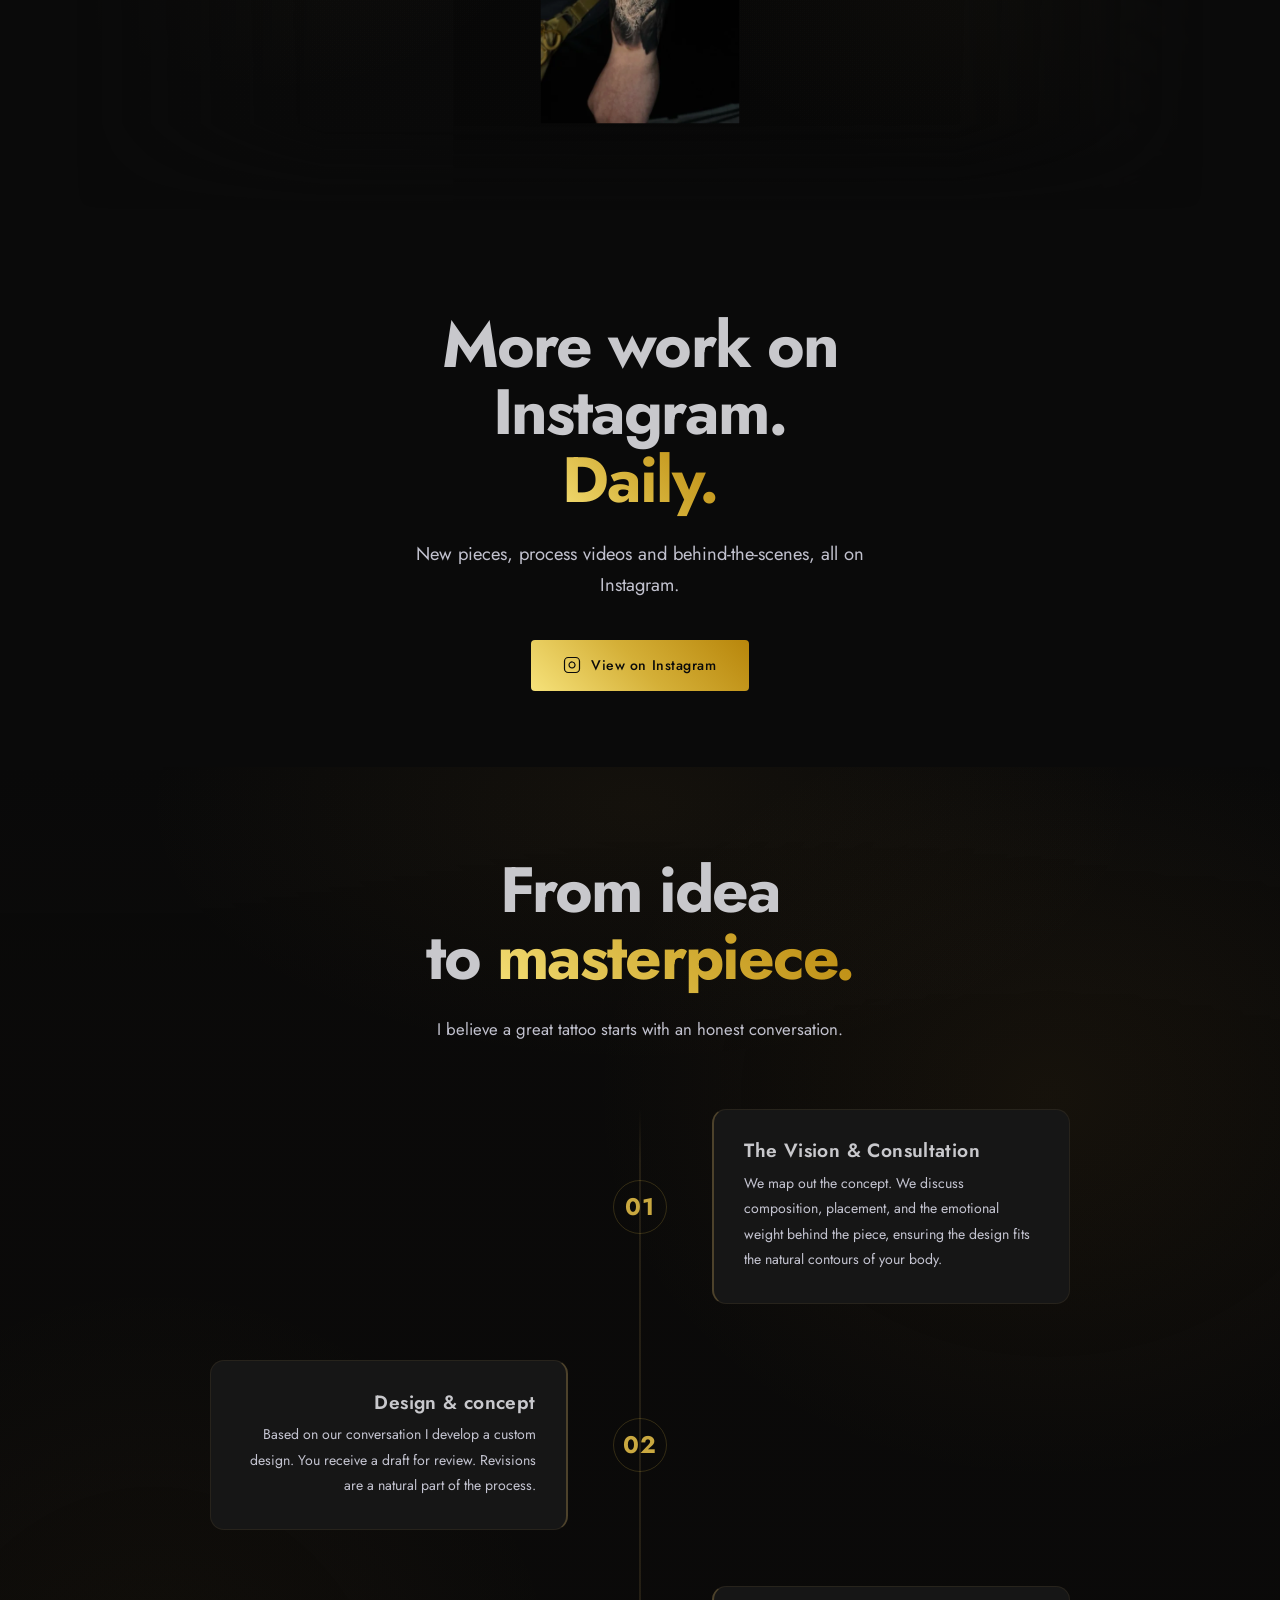
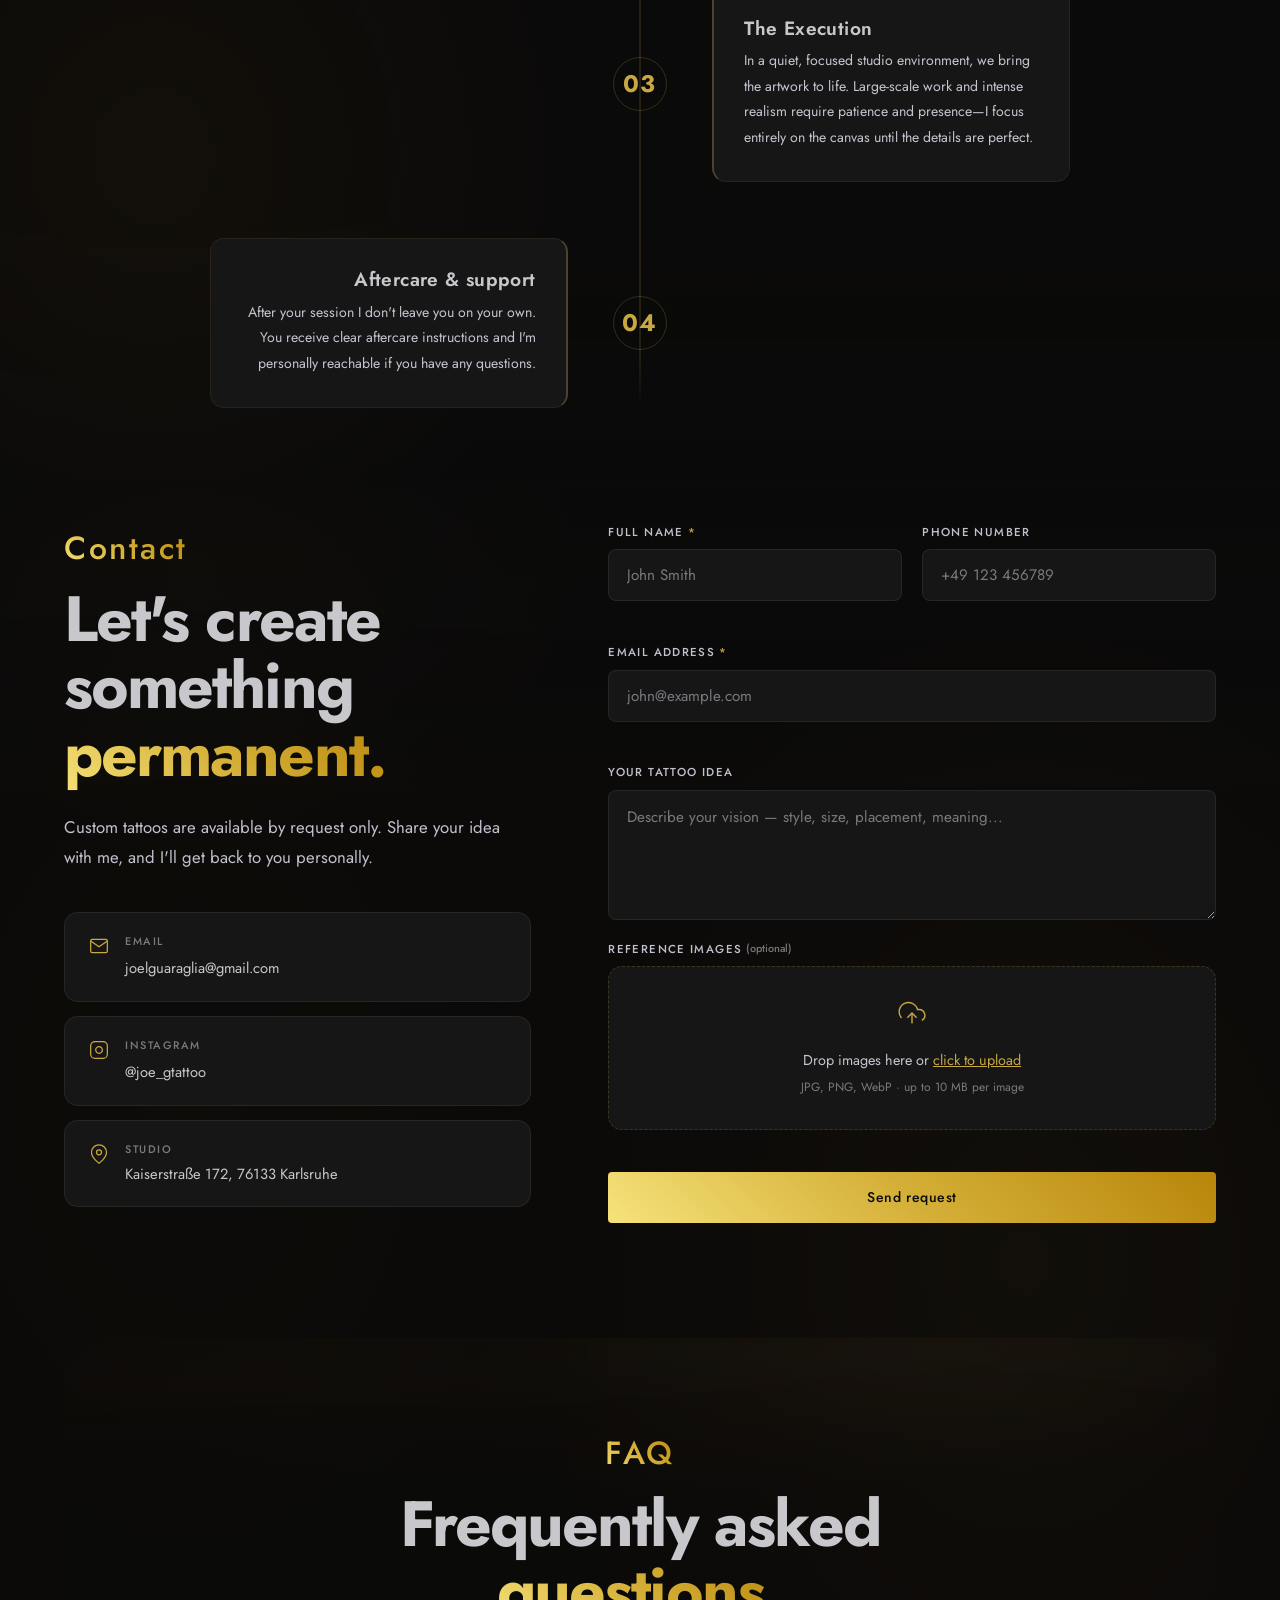
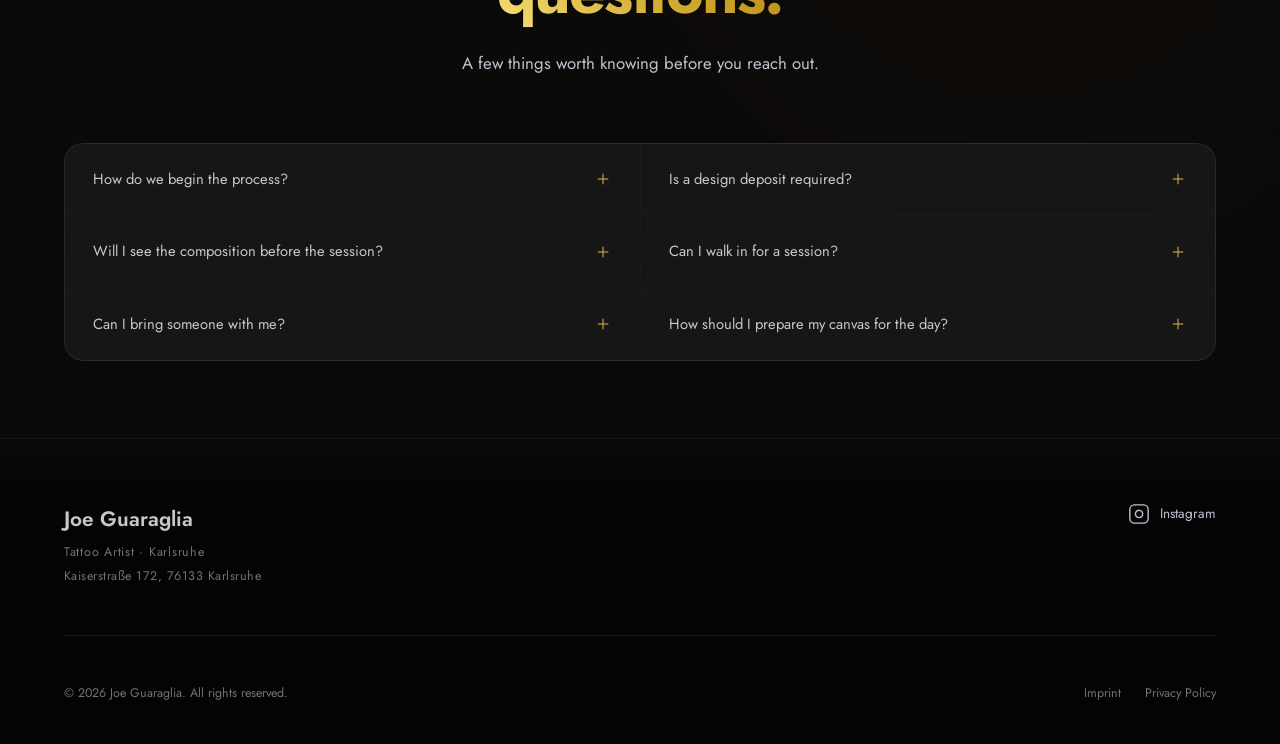
==== commit b93db7d5: "add php email server" ====
--- a/index.html
+++ b/index.html
@@ -12,17 +12,17 @@
   <!-- OpenGraph / Social Sharing -->
   <meta property="og:title" content="Joe Guaraglia — Tattoo Artist">
   <meta property="og:description" content="Custom realism and Japanese tattooing crafted for a lifetime. Appointments by request only.">
-  <meta property="og:image" content="https://[domain]/assets/images/joe/joe-at-work.webp">
-  <meta property="og:url" content="https://[domain]">
+  <meta property="og:image" content="https://joegtattoo.com/assets/images/joe/joe-at-work.webp">
+  <meta property="og:url" content="https://joegtattoo.com">
   <meta property="og:type" content="website">
   <meta property="og:locale" content="de_DE">
   <meta name="twitter:card" content="summary_large_image">
 
   <!-- Canonical -->
-  <link rel="canonical" href="https://[domain]">
-
-  <link rel="icon" href="assets/images/logo/logo_joe.png" type="image/png">
-  <link rel="apple-touch-icon" href="assets/images/logo/logo_joe.png">
+  <link rel="canonical" href="https://joegtattoo.com">
+
+  <link rel="icon" href="assets/images/logo/favicon-gold.png" type="image/png">
+  <link rel="apple-touch-icon" href="assets/images/logo/favicon-gold.png">
 
 
 
@@ -32,7 +32,7 @@
     "@type": "TattooParlor",
     "name": "Joe Guaraglia — Tattoo Artist",
     "description": "Custom realism and Japanese tattooing in Karlsruhe. Appointments by request only.",
-    "url": "https://[domain]",
+    "url": "https://joegtattoo.com",
     "telephone": "",
     "email": "joelguaraglia@gmail.com",
     "address": {
@@ -50,7 +50,7 @@
     "sameAs": [
       "https://www.instagram.com/joe_gtattoo"
     ],
-    "image": "https://[domain]/assets/images/joe/joe-at-work.webp",
+    "image": "https://joegtattoo.com/assets/images/joe/joe-at-work.webp",
     "priceRange": "€€€"
   }
   </script>
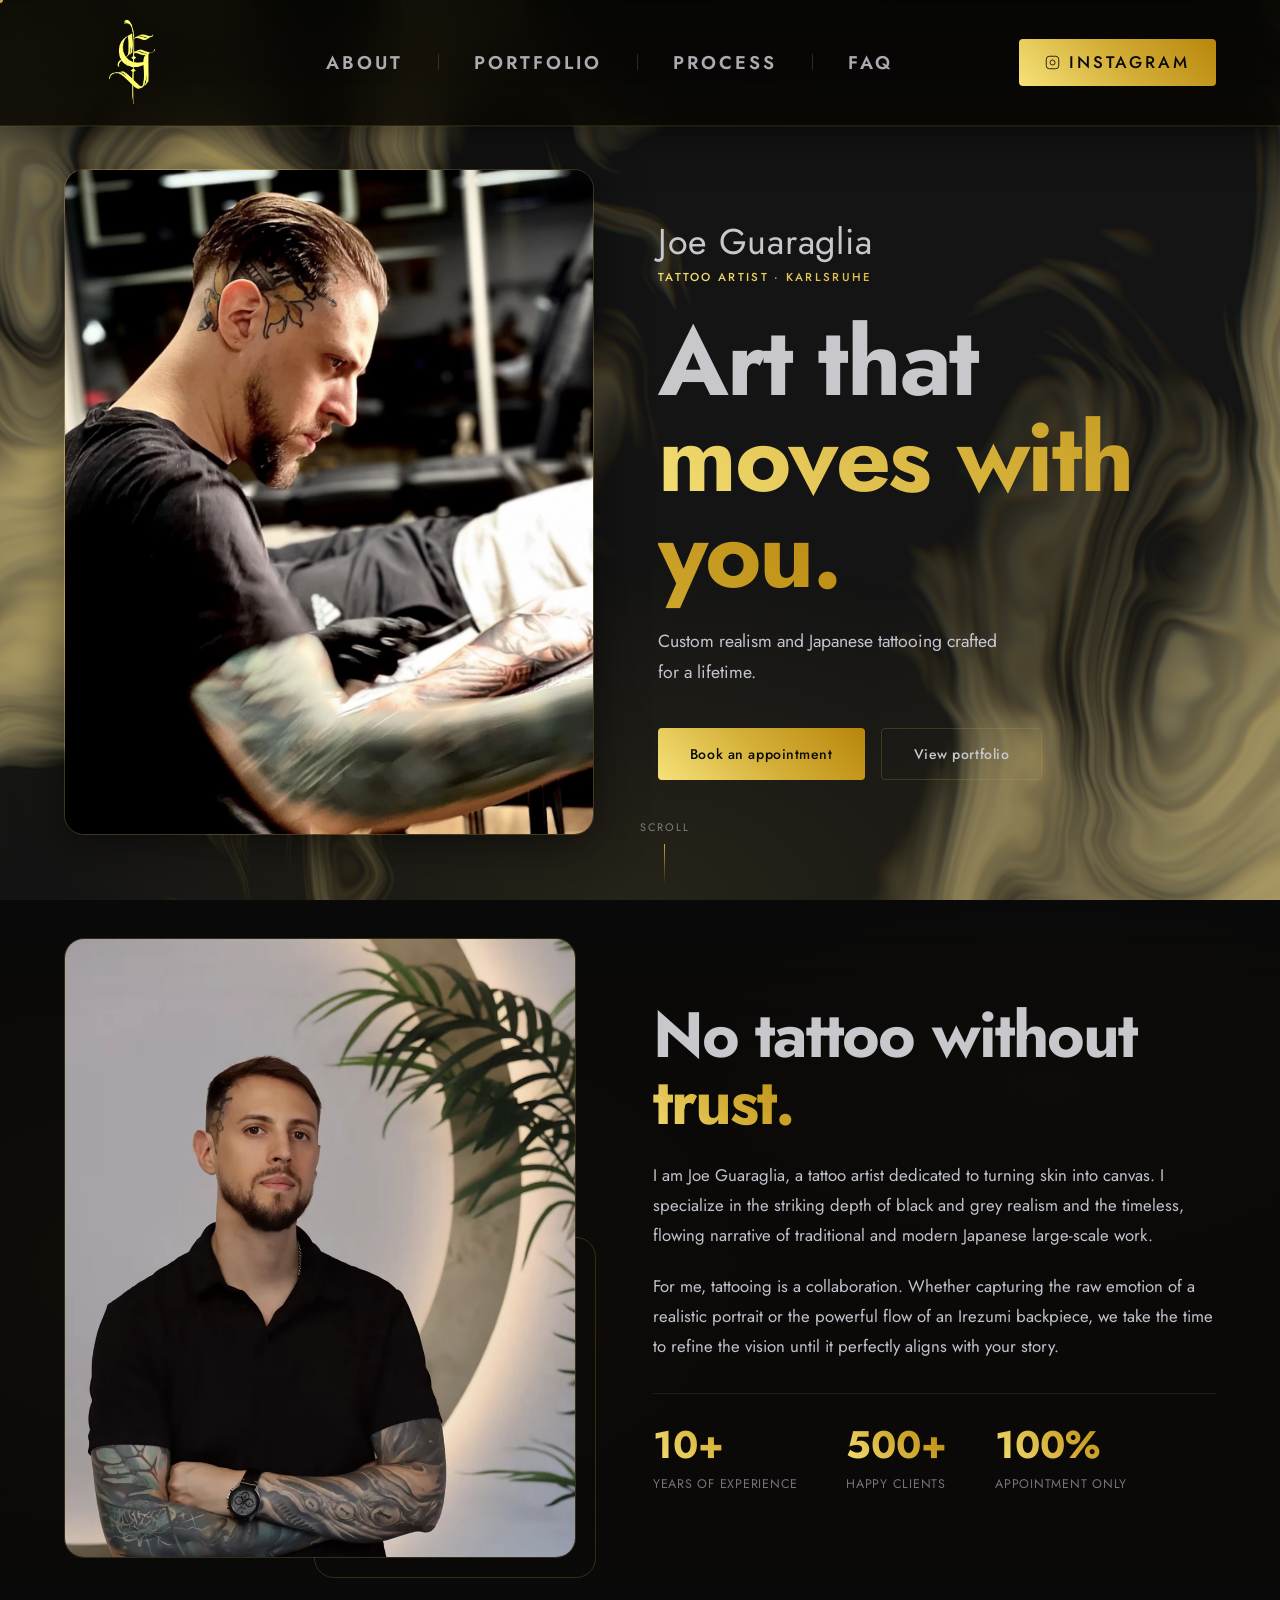
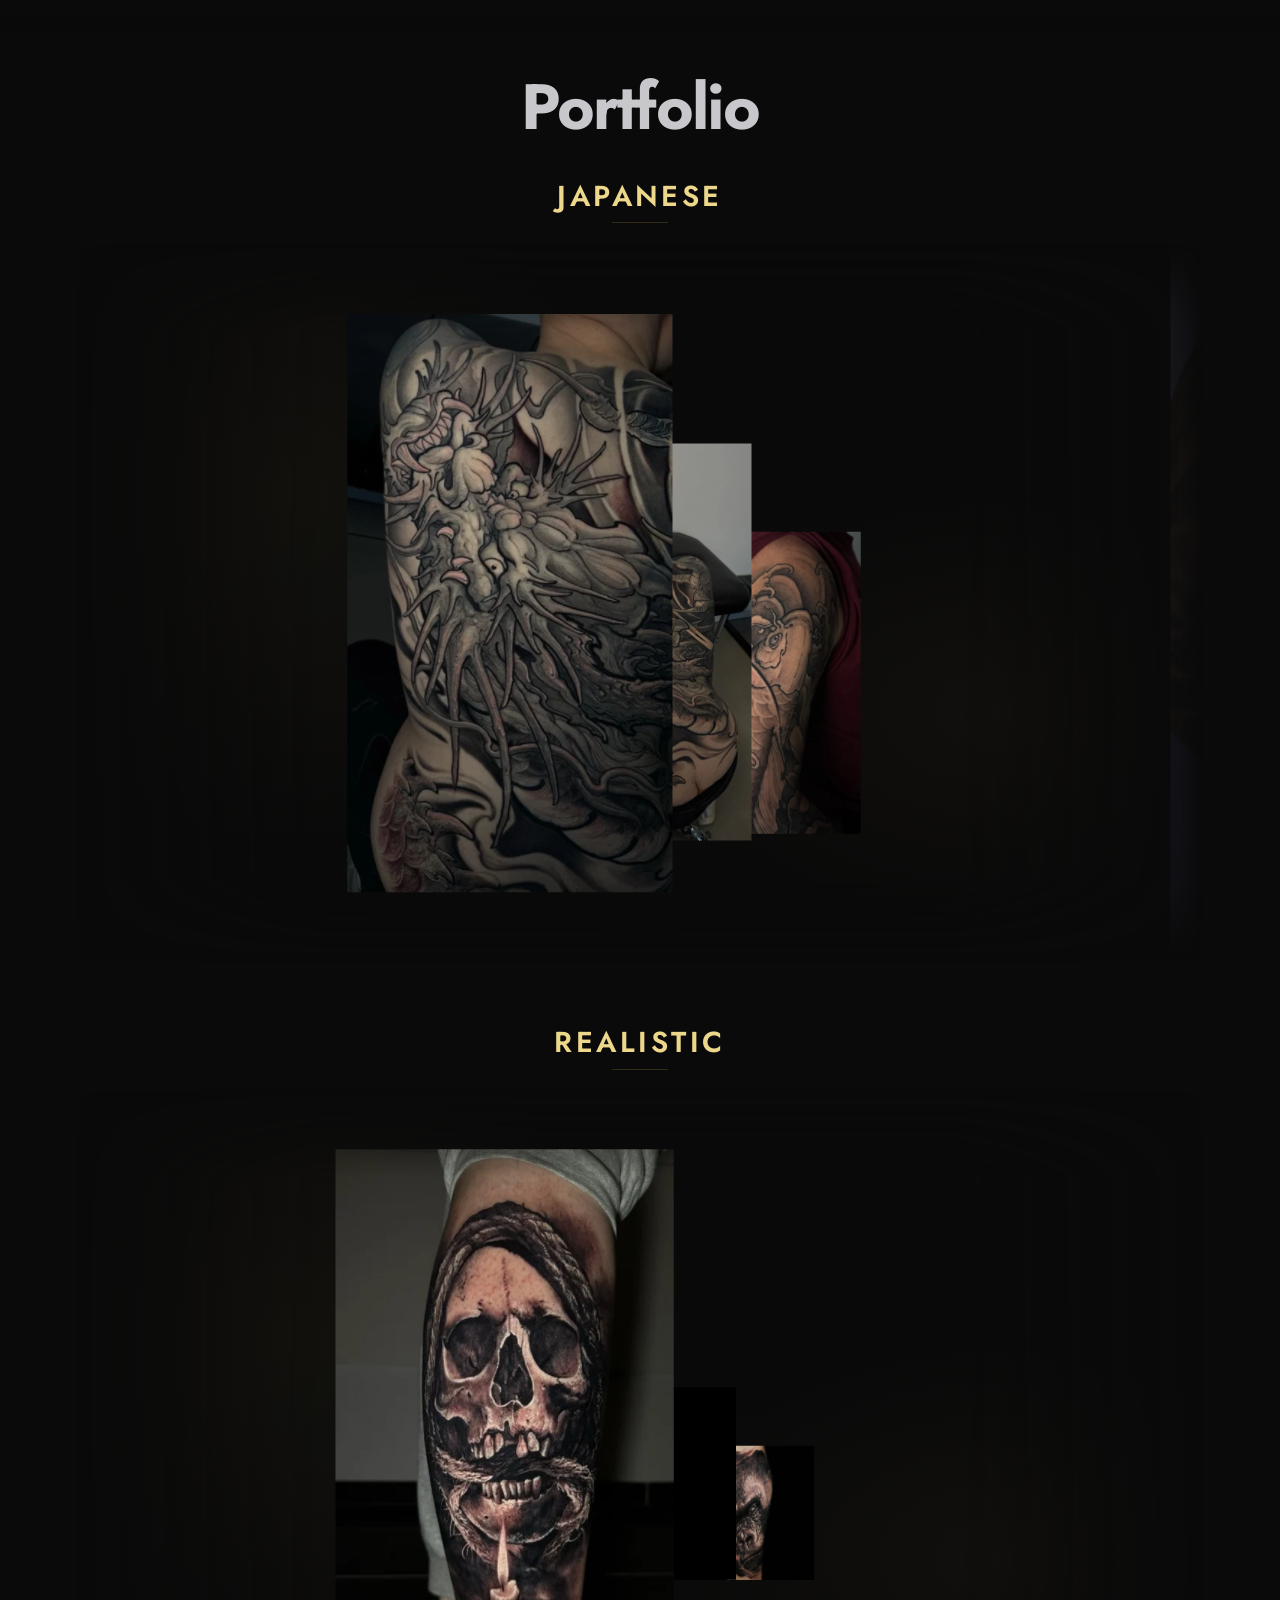
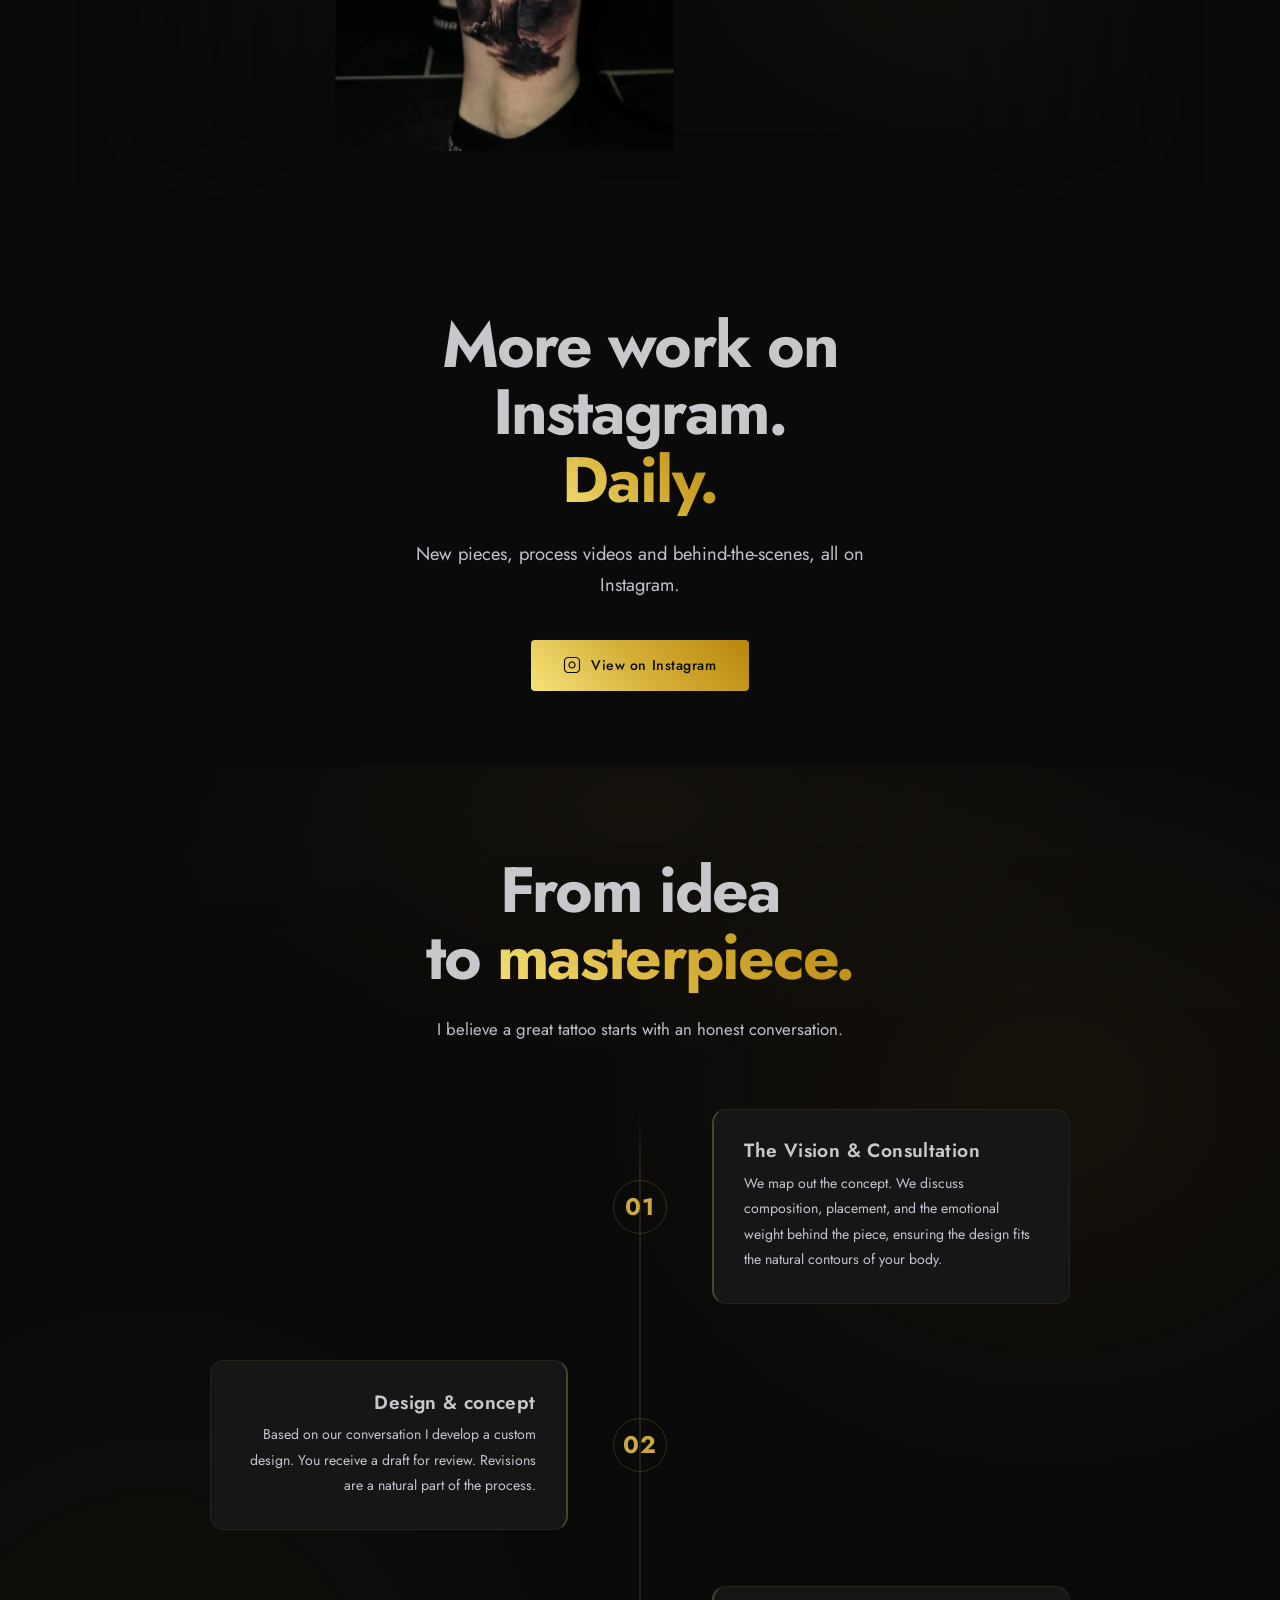
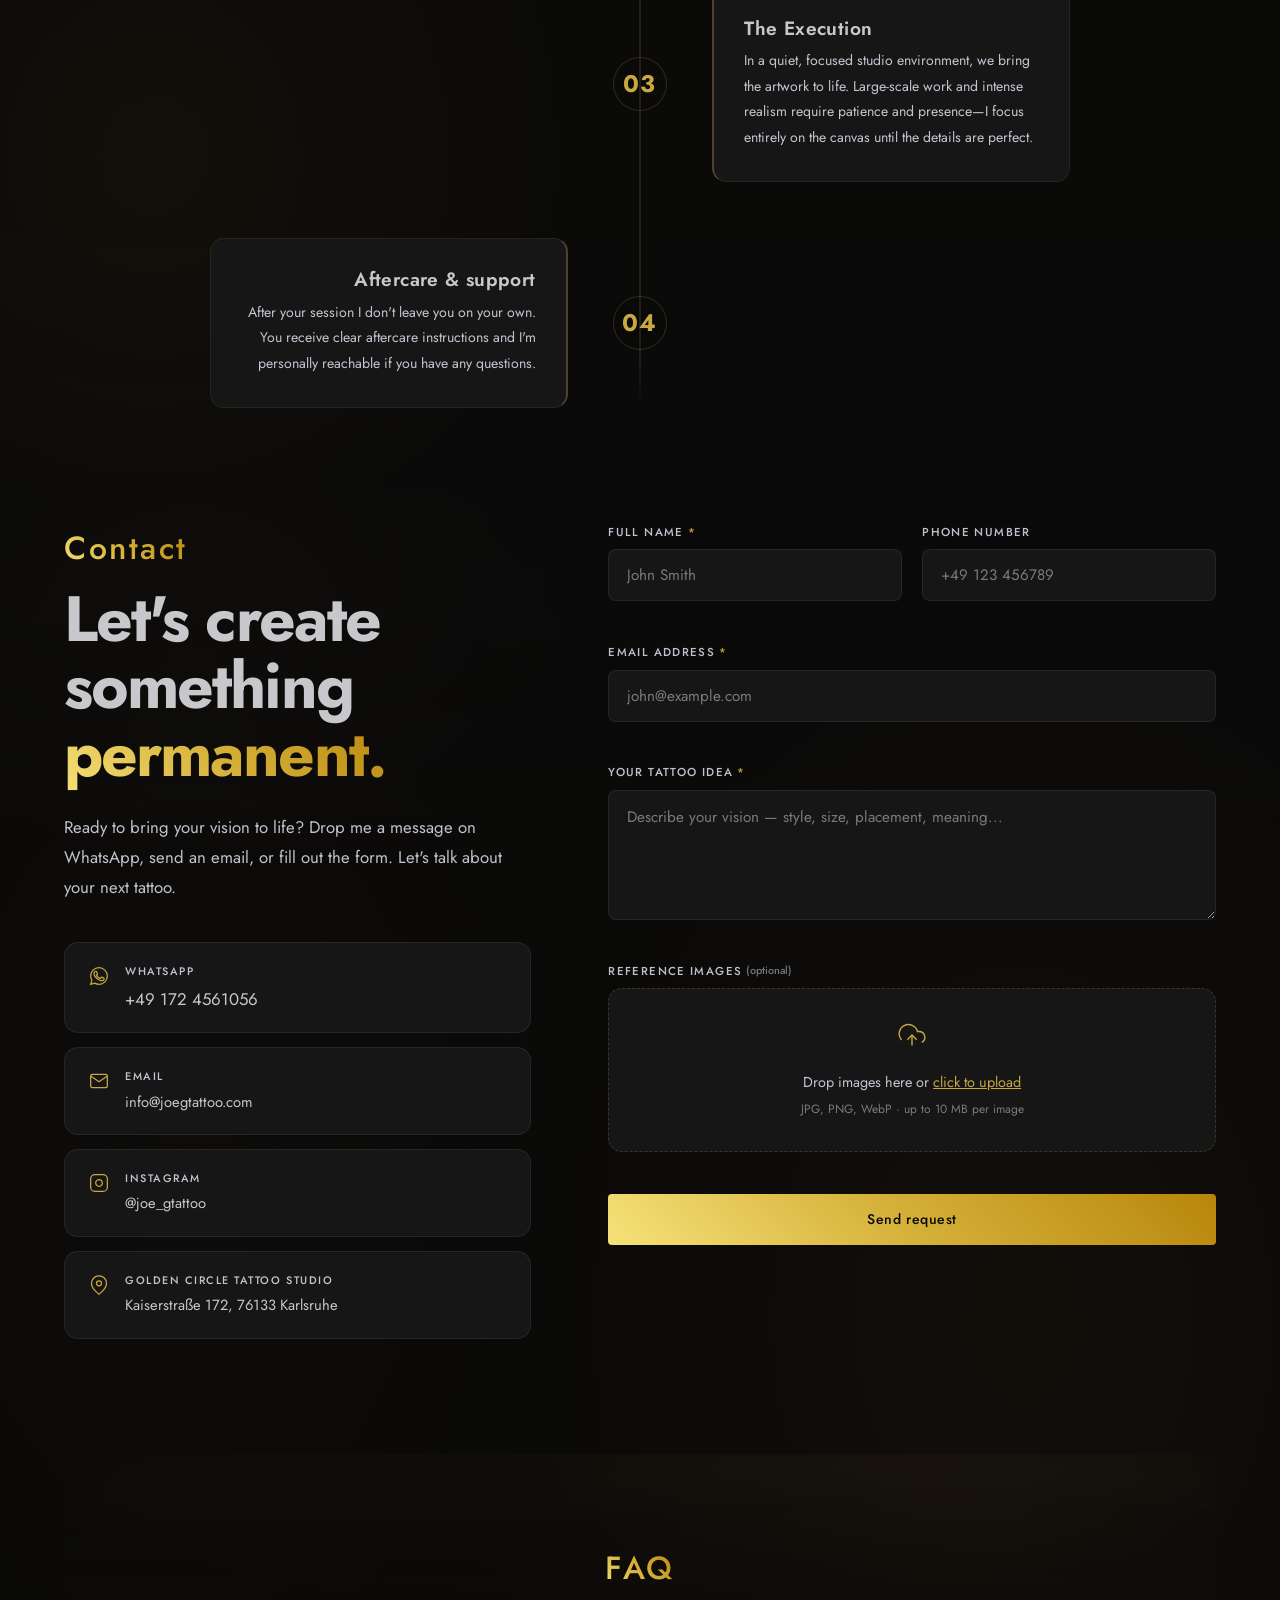
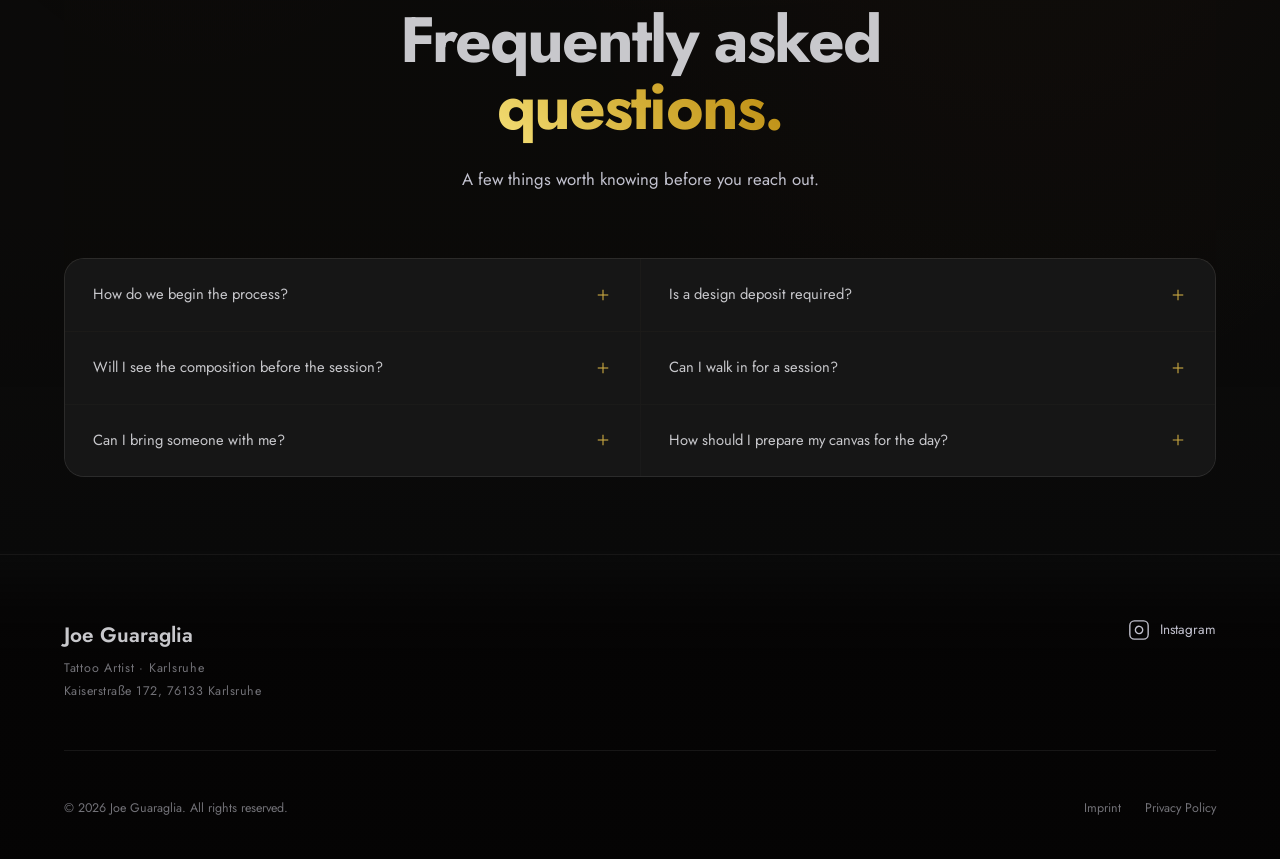
==== commit 4ab79bd8: "add WhatsApp contact, update email to info@joegtattoo.com, DSGVO-compliant imprint/privacy, accessib" ====
--- a/index.html
+++ b/index.html
@@ -34,7 +34,7 @@
     "description": "Custom realism and Japanese tattooing in Karlsruhe. Appointments by request only.",
     "url": "https://joegtattoo.com",
     "telephone": "",
-    "email": "joelguaraglia@gmail.com",
+    "email": "info@joegtattoo.com",
     "address": {
       "@type": "PostalAddress",
       "streetAddress": "Kaiserstraße 172",
@@ -68,6 +68,8 @@
 
 <body>
 
+  <a href="#main-content" class="skip-link">Skip to content</a>
+
   <canvas id="heroSmoke" class="hero__smoke" aria-hidden="true"></canvas>
 
   <!-- ======================== NAVIGATION ======================== -->
@@ -117,7 +119,7 @@
     </div>
   </header>
 
-  <main>
+  <main id="main-content">
 
     <!-- ======================== HERO ======================== -->
     <section class="hero" id="hero" aria-label="Welcome">
@@ -152,7 +154,7 @@
       </div>
     </section>
 
-    <!-- ======================== ÜBER JOE ======================== -->
+    <!-- ======================== ABOUT ======================== -->
     <section class="section about" id="about" aria-labelledby="about-heading">
       <div class="container">
         <div class="about__grid">
@@ -277,7 +279,7 @@
       </div>
     </section>
 
-    <!-- ======================== ARBEITSWEISE ======================== -->
+    <!-- ======================== PROCESS ======================== -->
     <section class="section process" id="process" aria-labelledby="process-heading">
       <div class="container">
         <div class="section-header reveal-up">
@@ -357,7 +359,7 @@
     </section>
 
 
-    <!-- ======================== KONTAKT ======================== -->
+    <!-- ======================== CONTACT ======================== -->
     <section class="section contact" id="contact" aria-labelledby="contact-heading">
       <div class="container">
         <div class="contact__grid">
@@ -368,11 +370,21 @@
               Let's create something<br><em>permanent.</em>
             </h2>
             <p class="contact__desc">
-              Custom tattoos are available by request only. Share your idea with me, and I'll get back to you
-              personally.
+              Ready to bring your vision to life? Drop me a message on WhatsApp, send an email, or fill out the form. Let's talk about your next tattoo.
             </p>
             <address class="contact__info">
-              <div class="contact__info-item">
+              <a class="contact__info-item" href="https://wa.me/491724561056" target="_blank" rel="noopener noreferrer" aria-label="Chat on WhatsApp (opens in new tab)">
+                <svg xmlns="http://www.w3.org/2000/svg" width="20" height="20" viewBox="0 0 24 24" fill="none"
+                  stroke="currentColor" stroke-width="1.5" aria-hidden="true">
+                  <path d="M17.472 14.382c-.297-.149-1.758-.867-2.03-.967-.273-.099-.471-.148-.67.15-.197.297-.767.966-.94 1.164-.173.199-.347.223-.644.075-.297-.15-1.255-.463-2.39-1.475-.883-.788-1.48-1.761-1.653-2.059-.173-.297-.018-.458.13-.606.134-.133.298-.347.446-.52.149-.174.198-.298.298-.497.099-.198.05-.371-.025-.52-.075-.149-.669-1.612-.916-2.207-.242-.579-.487-.5-.669-.51-.173-.008-.371-.01-.57-.01-.198 0-.52.074-.792.372-.272.297-1.04 1.016-1.04 2.479 0 1.462 1.065 2.875 1.213 3.074.149.198 2.096 3.2 5.077 4.487.709.306 1.262.489 1.694.625.712.227 1.36.195 1.871.118.571-.085 1.758-.719 2.006-1.413.248-.694.248-1.289.173-1.413-.074-.124-.272-.198-.57-.347z"/>
+                  <path d="M12 2C6.477 2 2 6.477 2 12c0 1.89.525 3.66 1.438 5.168L2 22l4.832-1.438A9.955 9.955 0 0 0 12 22c5.523 0 10-4.477 10-10S17.523 2 12 2z"/>
+                </svg>
+                <div>
+                  <span>WhatsApp</span>
+                  <span>+49 172 4561056</span>
+                </div>
+              </a>
+              <a class="contact__info-item" href="mailto:info@joegtattoo.com" aria-label="Send email to info@joegtattoo.com">
                 <svg xmlns="http://www.w3.org/2000/svg" width="20" height="20" viewBox="0 0 24 24" fill="none"
                   stroke="currentColor" stroke-width="1.5" aria-hidden="true">
                   <path d="M4 4h16c1.1 0 2 .9 2 2v12c0 1.1-.9 2-2 2H4c-1.1 0-2-.9-2-2V6c0-1.1.9-2 2-2z" />
@@ -380,10 +392,10 @@
                 </svg>
                 <div>
                   <span>Email</span>
-                  <a href="mailto:joelguaraglia@gmail.com">joelguaraglia@gmail.com</a>
+                  <span>info@joegtattoo.com</span>
                 </div>
-              </div>
-              <div class="contact__info-item">
+              </a>
+              <a class="contact__info-item" href="https://www.instagram.com/joe_gtattoo" target="_blank" rel="noopener noreferrer" aria-label="Follow on Instagram (opens in new tab)">
                 <svg xmlns="http://www.w3.org/2000/svg" width="20" height="20" viewBox="0 0 24 24" fill="none"
                   stroke="currentColor" stroke-width="1.5" aria-hidden="true">
                   <rect x="2" y="2" width="20" height="20" rx="5" ry="5" />
@@ -392,21 +404,20 @@
                 </svg>
                 <div>
                   <span>Instagram</span>
-                  <a href="https://www.instagram.com/joe_gtattoo" target="_blank"
-                    rel="noopener noreferrer">@joe_gtattoo</a>
+                  <span>@joe_gtattoo</span>
                 </div>
-              </div>
-              <div class="contact__info-item">
+              </a>
+              <a class="contact__info-item" href="https://maps.google.com/?q=Golden+Circle+Tattoo+Studio,+Kaiserstraße+172,+76133+Karlsruhe" target="_blank" rel="noopener noreferrer" aria-label="View studio on Google Maps (opens in new tab)">
                 <svg xmlns="http://www.w3.org/2000/svg" width="20" height="20" viewBox="0 0 24 24" fill="none"
                   stroke="currentColor" stroke-width="1.5" aria-hidden="true">
                   <path d="M21 10c0 7-9 13-9 13s-9-6-9-13a9 9 0 0 1 18 0z" />
                   <circle cx="12" cy="10" r="3" />
                 </svg>
                 <div>
-                  <span>Studio</span>
-                  <p>Kaiserstraße 172, 76133 Karlsruhe</p>
+                  <span>Golden Circle Tattoo Studio</span>
+                  <span>Kaiserstraße 172, 76133 Karlsruhe</span>
                 </div>
-              </div>
+              </a>
             </address>
           </div>
 
@@ -430,9 +441,10 @@
                 <span class="form__error" role="alert" aria-live="polite"></span>
               </div>
               <div class="form__group">
-                <label for="idea">Your tattoo idea</label>
-                <textarea id="idea" name="idea" rows="4"
+                <label for="idea">Your tattoo idea <span aria-hidden="true">*</span></label>
+                <textarea id="idea" name="idea" rows="4" required
                   placeholder="Describe your vision — style, size, placement, meaning..."></textarea>
+                <p class="form__error" aria-live="polite"></p>
               </div>
               <div class="form__group">
                 <label for="reference">Reference images <span class="form__label-hint">(optional)</span></label>
